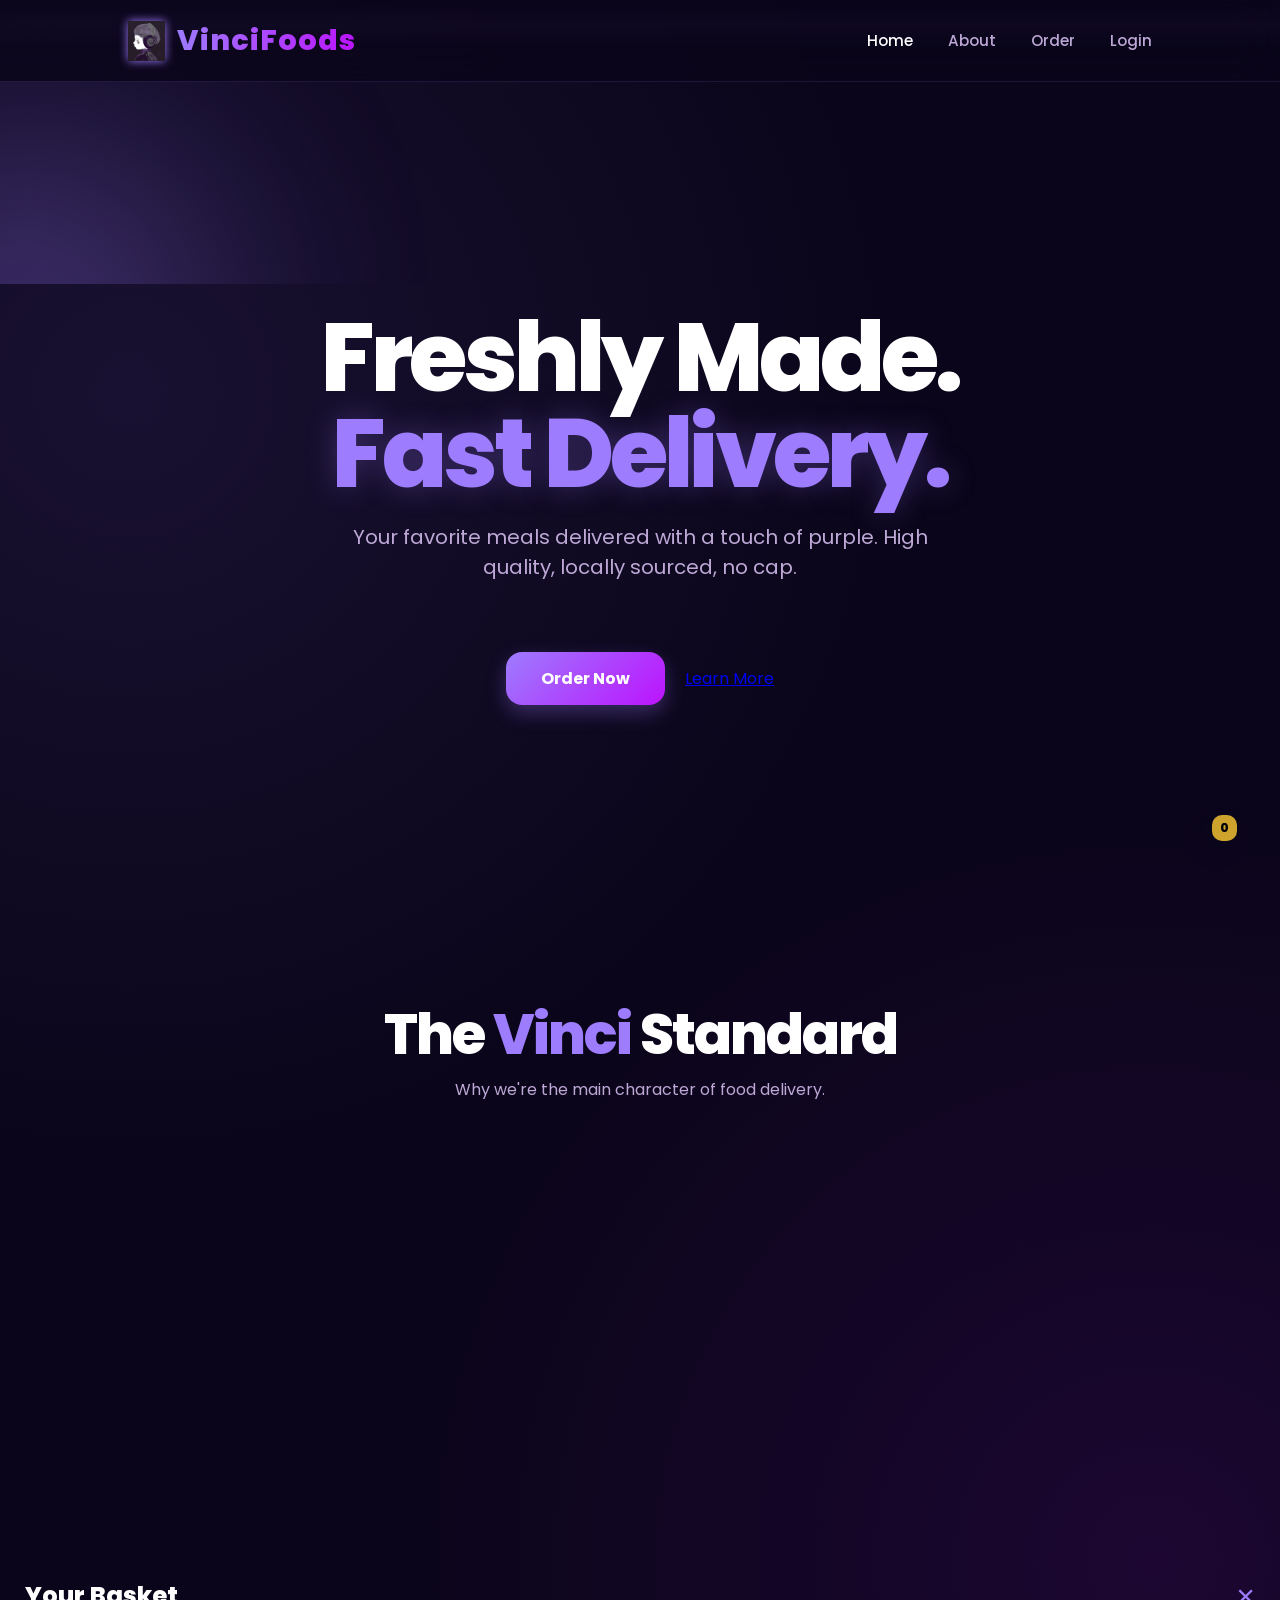
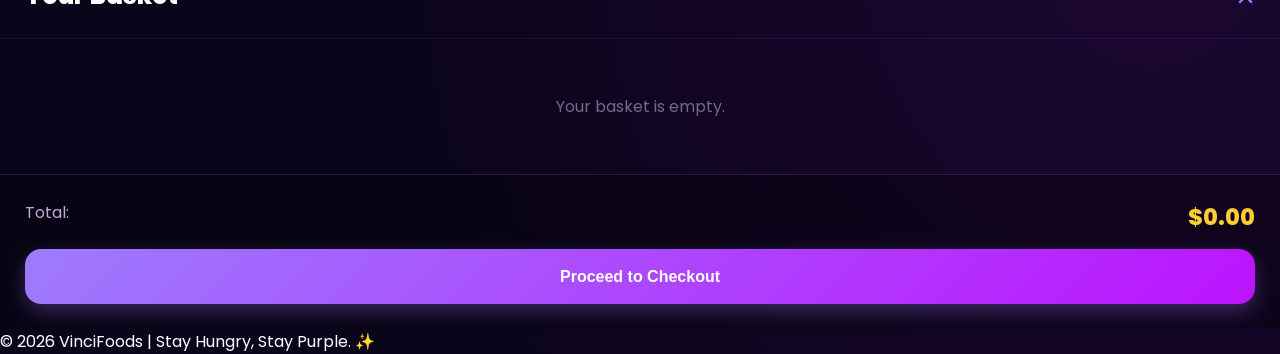
==== VinciFoods/index.html @ 598bf3da "Update index.html" ====
<!DOCTYPE html>
<html lang="en">
<head>
    <meta charset="UTF-8">
    <meta name="viewport" content="width=device-width, initial-scale=1.0">
    <title>VinciFoods | Fresh & Fast</title>
    <link rel="stylesheet" href="style.css">
    <link href="https://fonts.googleapis.com/css2?family=Poppins:wght@300;400;600;800&display=swap" rel="stylesheet">
    <style>
        /* --- LOGO TRANSITION STYLES --- */
        #loader-layer {
            position: fixed;
            top: 0;
            left: -100%;
            width: 100%;
            height: 100vh;
            background: #0a051a;
            z-index: 10001;
            transition: left 0.7s cubic-bezier(0.83, 0, 0.17, 1);
            display: flex;
            justify-content: center;
            align-items: center;
            pointer-events: none;
        }

        #loader-logo {
            width: 220px;
            height: auto;
            opacity: 0;
            transform: scale(0.8);
            transition: all 0.6s cubic-bezier(0.16, 1, 0.3, 1);
            filter: drop-shadow(0 0 25px rgba(157, 124, 253, 0.6));
        }

        #loader-layer.active #loader-logo {
            opacity: 1;
            transform: scale(1);
        }

        /* --- FLOATING CART STYLES --- */
        .cart-container {
            position: fixed;
            bottom: 30px;
            right: 30px;
            background: var(--accent-purple);
            width: 65px;
            height: 65px;
            border-radius: 50%;
            display: flex;
            justify-content: center;
            align-items: center;
            cursor: pointer;
            box-shadow: 0 10px 30px rgba(0, 0, 0, 0.5), 0 0 15px rgba(157, 124, 253, 0.4);
            z-index: 1000;
            transition: all 0.4s cubic-bezier(0.175, 0.885, 0.32, 1.275);
        }

        .cart-container:hover {
            transform: scale(1.1) rotate(-5deg);
            background: #af8dff;
        }

        .cart-badge {
            position: absolute;
            top: -5px;
            right: -5px;
            background: var(--accent-gold);
            color: #000;
            font-weight: 800;
            font-size: 0.75rem;
            padding: 4px 8px;
            border-radius: 12px;
            border: 2px solid var(--bg-dark);
        }

        /* Hero Layout & Animations */
        .hero {
            padding: 140px 10% 100px 10%;
            text-align: center;
            min-height: 90vh;
            display: flex;
            flex-direction: column;
            justify-content: center;
            align-items: center;
            position: relative;
        }

        .hero h1, .hero p, .hero-btns, .feature-item {
            opacity: 0;
            transform: translateY(30px);
            transition: var(--transition-cool);
        }

        body.loaded .hero h1 { opacity: 1; transform: translateY(0); transition-delay: 0.2s; }
        body.loaded .hero p  { opacity: 1; transform: translateY(0); transition-delay: 0.3s; }
        body.loaded .hero-btns { opacity: 1; transform: translateY(0); transition-delay: 0.4s; }

        .hero h1 {
            font-size: clamp(3.5rem, 8vw, 6rem);
            line-height: 1;
            font-weight: 800;
            margin-bottom: 20px;
            letter-spacing: -4px;
        }

        .features-grid {
            display: grid;
            grid-template-columns: repeat(auto-fit, minmax(300px, 1fr));
            gap: 30px;
            margin-top: 50px;
        }

        .feature-item {
            background: var(--bg-card);
            padding: 40px;
            border-radius: 30px;
            border: 1px solid rgba(157, 124, 253, 0.1);
            transition: all 0.4s cubic-bezier(0.175, 0.885, 0.32, 1.275);
        }

        .feature-item:hover {
            transform: translateY(-10px);
            border-color: var(--accent-purple);
            box-shadow: 0 20px 40px rgba(0,0,0,0.3);
        }

        @media (max-width: 768px) {
            .hero { padding-top: 100px; }
            .hero h1 { font-size: 3rem; letter-spacing: -1px; }
        }
    </style>
</head>
<body id="page-body">
    <div id="loader-layer">
        <img src="Image_20260212_002545_039.png" id="loader-logo" alt="Vinci Logo">
    </div>

    <nav>
        <div class="logo-container" onclick="navTo('index.html')" style="cursor: pointer; display: flex; align-items: center; gap: 12px;">
            <img src="Image_20260212_002545_039.png" alt="V" style="height: 40px; filter: drop-shadow(0 0 5px var(--accent-purple));">
            <span class="logo">VinciFoods</span>
        </div>
        <ul class="nav-links">
            <li><a href="javascript:void(0)" class="active" onclick="navTo('index.html')">Home</a></li>
            <li><a href="javascript:void(0)" onclick="navTo('aboutus.html')">About</a></li>
            <li><a href="javascript:void(0)" onclick="navTo('order.html')">Order</a></li>
            <li><a href="javascript:void(0)" id="authLink" onclick="handleAuthClick(event)">Login</a></li>
        </ul>
    </nav>

    <main>
        <header class="hero">
            <div id="welcome-msg" class="user-welcome" style="display: none; margin-bottom: 20px; background: rgba(212, 175, 55, 0.1); padding: 8px 20px; border-radius: 50px; color: var(--accent-gold); font-weight: 700;"></div>
            <h1>Freshly Made.<br><span style="color: var(--accent-purple); text-shadow: 0 0 30px rgba(157, 124, 253, 0.3);">Fast Delivery.</span></h1>
            <p style="font-size: 1.25rem; color: var(--text-muted); max-width: 600px; margin-bottom: 40px;">Your favorite meals delivered with a touch of purple. High quality, locally sourced, no cap.</p>
            <div class="hero-btns" style="display: flex; gap: 20px; justify-content: center; flex-wrap: wrap;">
                <a href="javascript:void(0)" class="btn-primary" onclick="navTo('order.html')">Order Now</a>
                <a href="javascript:void(0)" class="btn-secondary" onclick="navTo('aboutus.html')">Learn More</a>
            </div>
        </header>

        <section class="features-section" style="padding: 100px 10%; position: relative;">
            <div style="text-align: center; margin-bottom: 60px;">
                <h2 style="font-size: 3.5rem; font-weight: 800; letter-spacing: -2px;">The <span style="color: var(--accent-purple);">Vinci</span> Standard</h2>
                <p style="color: var(--text-muted);">Why we're the main character of food delivery.</p>
            </div>
            <div class="features-grid">
                <div class="feature-item">
                    <div style="font-size: 3.5rem; margin-bottom: 20px;">⚡</div>
                    <h3>Flash Delivery</h3>
                    <p>Hot food in 30 mins or less. Zoomer speed included in every order.</p>
                </div>
                <div class="feature-item">
                    <div style="font-size: 3.5rem; margin-bottom: 20px;">🌿</div>
                    <h3>Organic Sourced</h3>
                    <p>Main character energy ingredients. Fresh, healthy, and locally produced.</p>
                </div>
                <div class="feature-item">
                    <div style="font-size: 3.5rem; margin-bottom: 20px;">💜</div>
                    <h3>24/7 Support</h3>
                    <p>We're here whenever the midnight cravings hit. Our squad is always standby.</p>
                </div>
            </div>
        </section>
    </main>

    <!-- FLOATING CART -->
    <div class="cart-container" onclick="toggleCart()" id="floating-cart">
        <div class="cart-icon-wrapper" style="position: relative;">
            <span style="font-size: 1.6rem;">🛒</span>
            <span id="cart-count" class="cart-badge">0</span>
        </div>
    </div>
    
    <!-- SIDEBAR -->
    <div id="sidebar" class="cart-sidebar">
        <div style="display: flex; justify-content: space-between; align-items: center; padding: 25px; border-bottom: 1px solid rgba(157, 124, 253, 0.1);">
            <h3 style="font-size: 1.5rem; font-weight: 800; margin:0; color: #fff;">Your Basket</h3>
            <button onclick="toggleCart()" style="background:none; border:none; color:var(--accent-purple); cursor:pointer; font-size:2rem; line-height:1;">&times;</button>
        </div>
        <div id="cart-items" style="flex: 1; overflow-y: auto; padding: 15px;"></div>
        <div style="padding: 25px; border-top: 1px solid rgba(157, 124, 253, 0.2); background: rgba(0,0,0,0.3);">
            <div style="display:flex; justify-content:space-between; margin-bottom:15px;">
                <span style="font-weight: 400; color: var(--text-muted);">Total:</span>
                <span id="total-price" style="color:var(--accent-gold); font-weight:800; font-size: 1.4rem;">$0.00</span>
            </div>
            <button class="submit-btn" style="width: 100%; height: 55px;" onclick="checkout()">Proceed to Checkout</button>
        </div>
    </div>

    <footer><p>&copy; 2026 VinciFoods | Stay Hungry, Stay Purple. ✨</p></footer>

    <script>
        // NAVIGATION & TRANSITION
        function navTo(url) {
            const loader = document.getElementById('loader-layer');
            loader.style.left = '0';
            setTimeout(() => loader.classList.add('active'), 50);
            setTimeout(() => { window.location.href = url; }, 750);
        }

        document.addEventListener("DOMContentLoaded", () => {
            setTimeout(() => {
                document.body.classList.add('loaded');
                checkSession();
                updateUI();
            }, 100);
        });

        function checkSession() {
            const welcomeMsg = document.getElementById('welcome-msg');
            const authLink = document.getElementById('authLink');
            const userData = JSON.parse(localStorage.getItem('currentUser'));
            if (userData) {
                welcomeMsg.innerText = `Welcome back, ${userData.user || "Vince"}! ✨`;
                welcomeMsg.style.display = "inline-block";
                authLink.innerText = "Logout";
            } else {
                welcomeMsg.style.display = "none";
                authLink.innerText = "Login";
            }
        }

        function handleAuthClick(e) {
            if (localStorage.getItem('currentUser')) {
                if(confirm("Log out of VinciFoods?")) {
                    localStorage.removeItem('currentUser'); 
                    navTo('index.html');
                }
            } else { navTo('login.html'); }
        }

        // CART ENGINE (Synced from order.html)
        let basket = JSON.parse(localStorage.getItem('userCart')) || [];
        
        function toggleCart() { 
            document.getElementById('sidebar').classList.toggle('active'); 
        }

        function updateUI() {
            const container = document.getElementById('cart-items');
            const countLabel = document.getElementById('cart-count');
            const totalLabel = document.getElementById('total-price');
            const floatingCart = document.getElementById('floating-cart');
            
            container.innerHTML = ''; 
            let total = 0;

            if (basket.length === 0) { 
                container.innerHTML = '<div style="text-align:center; padding:40px 20px; opacity:0.6;"><p style="color:var(--text-muted);">Your basket is empty.</p></div>';
                floatingCart.style.opacity = "0.8";
            } else { 
                floatingCart.style.opacity = "1";
                basket.forEach((item, index) => { 
                    total += item.price;
                    const div = document.createElement('div'); 
                    div.style = "display: flex; justify-content: space-between; align-items: center; padding: 12px; background: rgba(157, 124, 253, 0.05); margin-bottom: 10px; border-radius: 12px; border: 1px solid rgba(157, 124, 253, 0.1);";
                    div.innerHTML = `
                        <div style="text-align: left;">
                            <p style="font-weight:600; font-size:0.9rem; margin:0; color:#fff;">${item.name}</p>
                            <p style="font-size:0.8rem; color:var(--accent-gold); margin:0;">$${item.price.toFixed(2)}</p>
                        </div>
                        <button onclick="removeItem(${index})" style="background:none; border:none; color:#ff4d4d; cursor:pointer; font-weight:700; font-size: 0.7rem;">REMOVE</button>`;
                    container.appendChild(div); 
                });
            }
            countLabel.innerText = basket.length; 
            totalLabel.innerText = `$${total.toFixed(2)}`;
            localStorage.setItem('userCart', JSON.stringify(basket));
        }

        function removeItem(index) { 
            basket.splice(index, 1); 
            updateUI(); 
        }

        function checkout() { 
            if (basket.length === 0) return alert("Basket is empty!");
            if (!localStorage.getItem('currentUser')) { 
                alert("Please login first."); 
                navTo('login.html'); 
            } else { navTo('checkout.html'); } 
        }
    </script>
</body>
</html>
---- VinciFoods/style.css ----
/* --- ROOT VARIABLES --- */
:root {
    --bg-dark: #0a051a;      
    --bg-card: rgba(36, 20, 58, 0.4);      
    --accent-purple: #9d7cfd; 
    --accent-gold: #ffcc33;   
    --accent-neon: #bc13fe;  
    --text-white: #ffffff;
    --text-muted: #bda8d6;
    --error-red: #ff4d4d;
    --success-green: #00ff88; 
    --info-blue: #44ddff;     
    --glass-shine: rgba(255, 255, 255, 0.05);
    /* High-end timing function for that "snappy" feel */
    --transition-cool: all 0.8s cubic-bezier(0.16, 1, 0.3, 1);
    --transition-smooth: all 0.5s cubic-bezier(0.23, 1, 0.32, 1);
}

/* --- CUSTOM SCROLLBAR --- */
::-webkit-scrollbar {
    width: 8px;
}
::-webkit-scrollbar-track {
    background: var(--bg-dark);
}
::-webkit-scrollbar-thumb {
    background: linear-gradient(var(--accent-purple), var(--accent-neon));
    border-radius: 10px;
}

/* --- ANIMATIONS --- */
@keyframes fadeInUp {
    from { opacity: 0; transform: translateY(50px) skewY(2deg); filter: blur(10px); }
    to { opacity: 1; transform: translateY(0) skewY(0); filter: blur(0); }
}

@keyframes glowPulse {
    0%, 100% { box-shadow: 0 0 15px rgba(157, 124, 253, 0.3); }
    50% { box-shadow: 0 0 35px var(--accent-purple), 0 0 15px var(--accent-neon); }
}

@keyframes float {
    0%, 100% { transform: translateY(0) scale(1); }
    50% { transform: translateY(-15px) scale(1.02); }
}

@keyframes scanline {
    0% { transform: translateY(-100%); }
    100% { transform: translateY(100%); }
}

/* --- PAGE STRUCTURE --- */
* {
    margin: 0;
    padding: 0;
    box-sizing: border-box;
}

html {
    scroll-behavior: smooth;
}

body {
    background: var(--bg-dark);
    background-image: 
        radial-gradient(circle at 10% 20%, rgba(157, 124, 253, 0.1) 0%, transparent 40%),
        radial-gradient(circle at 90% 80%, rgba(188, 19, 254, 0.1) 0%, transparent 40%);
    color: var(--text-white);
    min-height: 100vh;
    display: flex;
    flex-direction: column;
    overflow-x: hidden;
    font-family: 'Poppins', sans-serif;
    
    /* Reveal Initial State */
    clip-path: circle(0% at 50% 50%);
    transition: clip-path 1.2s cubic-bezier(0.16, 1, 0.3, 1);
}

/* Tech Overlay (Scanline) */
body::after {
    content: "";
    position: fixed;
    top: 0;
    left: 0;
    width: 100%;
    height: 100%;
    background: linear-gradient(to bottom, transparent, rgba(157, 124, 253, 0.03), transparent);
    height: 50px;
    z-index: 10002;
    pointer-events: none;
    animation: scanline 8s linear infinite;
}

/* Dynamic Background Blobs */
body::before {
    content: "";
    position: fixed;
    width: 350px;
    height: 350px;
    border-radius: 50%;
    filter: blur(120px);
    z-index: -1;
    opacity: 0.35;
    animation: float 12s infinite ease-in-out;
    pointer-events: none;
    top: 15%; 
    left: -150px; 
    background: var(--accent-purple);
}

/* Transition Reveal State */
body.loaded {
    clip-path: circle(150% at 50% 50%);
}

/* --- NAVIGATION --- */
nav {
    display: flex;
    justify-content: space-between;
    align-items: center;
    padding: 1.2rem 10%;
    background: rgba(10, 5, 26, 0.8);
    backdrop-filter: blur(25px);
    border-bottom: 1px solid rgba(157, 124, 253, 0.15);
    position: sticky;
    top: 0;
    z-index: 1000; 
    transform: translateY(-100%);
    transition: transform 0.8s var(--transition-cool) 0.5s;
}

body.loaded nav {
    transform: translateY(0);
}

.logo {
    font-size: 1.8rem;
    font-weight: 800;
    background: linear-gradient(to right, var(--accent-purple), var(--accent-neon));
    -webkit-background-clip: text;
    -webkit-text-fill-color: transparent;
    letter-spacing: 1px;
}

.nav-links {
    list-style: none;
    display: flex;
    gap: 35px;
}

.nav-links a {
    text-decoration: none;
    color: var(--text-muted);
    font-weight: 500;
    font-size: 0.95rem;
    position: relative;
    transition: var(--transition-smooth);
}

.nav-links a.active, .nav-links a:hover {
    color: var(--text-white);
}

/* --- HERO SECTION UTILS --- */
.hero-btns {
    display: flex;
    align-items: center;
    justify-content: center;
    gap: 25px;
    margin-top: 30px;
}

.learn-more-link {
    color: var(--accent-purple);
    text-decoration: none;
    font-weight: 600;
    font-size: 1rem;
    transition: var(--transition-smooth);
}

.learn-more-link:hover {
    color: var(--text-white);
    text-shadow: 0 0 10px rgba(157, 124, 253, 0.8);
    transform: translateX(5px);
}

/* --- PERSISTENT FLOATING CART --- */
.cart-container {
    position: fixed; /* FLOATING FIX */
    bottom: 30px;
    right: 30px;
    z-index: 9999;
    background: var(--bg-card);
    backdrop-filter: blur(15px);
    border: 1px solid rgba(157, 124, 253, 0.3);
    border-radius: 24px;
    padding: 20px;
    box-shadow: 0 15px 45px rgba(0, 0, 0, 0.6);
    animation: float 6s ease-in-out infinite;
    transition: var(--transition-smooth);
}

.cart-container:hover {
    animation-play-state: paused;
    transform: scale(1.05);
    border-color: var(--accent-neon);
}

/* --- CHECKOUT & FORMS --- */
.checkout-form {
    display: flex;
    flex-direction: column;
    gap: 20px;
}

.checkout-form label {
    font-family: 'Space Mono', monospace;
    font-size: 0.75rem;
    color: var(--accent-purple);
    text-transform: uppercase;
    letter-spacing: 2px;
}

.checkout-form input, .checkout-form select {
    width: 100%;
    background: rgba(255, 255, 255, 0.05);
    border: 1px solid rgba(157, 124, 253, 0.2);
    border-radius: 12px;
    padding: 15px;
    color: white;
    font-family: 'Poppins', sans-serif;
    transition: var(--transition-smooth);
}

.checkout-form input:focus {
    outline: none;
    border-color: var(--accent-purple);
    background: rgba(157, 124, 253, 0.1);
}

.total-price-display {
    font-family: 'Space Mono', monospace;
    font-size: 2.5rem;
    font-weight: 800;
    color: var(--accent-gold);
    text-shadow: 0 0 20px rgba(255, 204, 51, 0.3);
}

/* --- CARDS & GRID --- */
.feature-item, .food-item, .auth-container, .stat-card {
    background: var(--bg-card);
    backdrop-filter: blur(15px);
    border: 1px solid rgba(255, 255, 255, 0.08);
    border-radius: 28px;
    padding: 30px;
    transition: var(--transition-smooth);
}

.food-item:hover, .stat-card:hover {
    transform: translateY(-10px);
    border-color: var(--accent-purple);
    background: rgba(157, 124, 253, 0.1);
    box-shadow: 0 20px 40px rgba(0, 0, 0, 0.4);
}

/* --- BUTTONS --- */
.btn-primary, .submit-btn, .btn-shutdown {
    padding: 14px 35px;
    border-radius: 16px;
    font-weight: 700;
    text-decoration: none;
    display: inline-block;
    transition: var(--transition-smooth);
    cursor: pointer;
    border: none;
    font-size: 1rem;
    text-align: center;
}

.btn-primary, .submit-btn {
    background: linear-gradient(135deg, var(--accent-purple), var(--accent-neon));
    color: white;
    box-shadow: 0 8px 20px rgba(157, 124, 253, 0.3);
}

.btn-shutdown {
    background: rgba(255, 77, 77, 0.1);
    border: 1px solid var(--error-red);
    color: var(--error-red);
    font-size: 0.8rem;
    padding: 10px 20px;
}

.btn-shutdown:hover {
    background: var(--error-red);
    color: white;
    box-shadow: 0 0 20px rgba(255, 77, 77, 0.4);
}

/* --- USER & ADMIN UTILS --- */
.admin-badge {
    color: var(--accent-gold);
    background: rgba(255, 204, 51, 0.1);
    padding: 4px 12px;
    border-radius: 8px;
    font-family: 'Space Mono', monospace;
    font-size: 0.8rem;
    border: 1px solid rgba(255, 204, 51, 0.3);
}

/* --- RESPONSIVE DESIGN --- */
@media (max-width: 768px) {
    nav {
        padding: 1.2rem 5%;
    }
    .nav-links {
        display: none;
    }
    .hero-btns {
        flex-direction: column;
        gap: 15px;
    }
    .cart-container {
        bottom: 20px;
        right: 20px;
    }
}
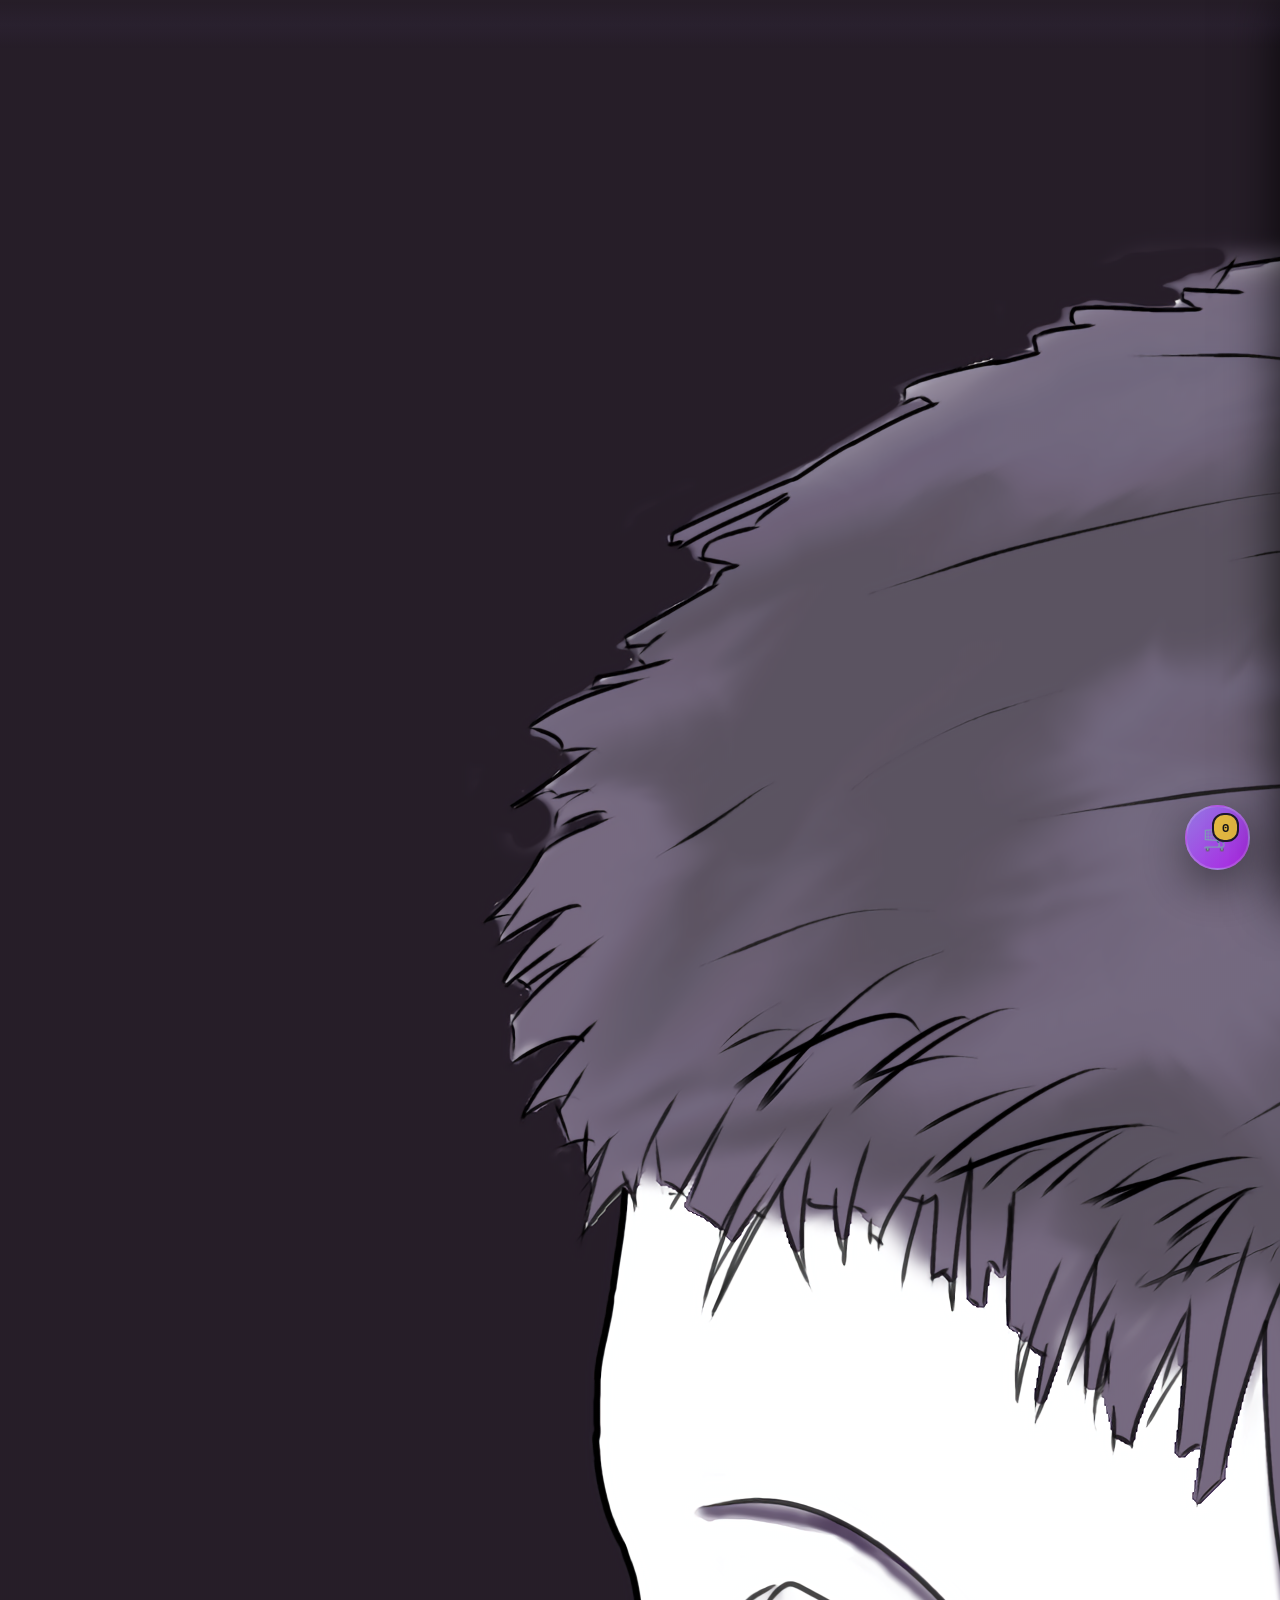
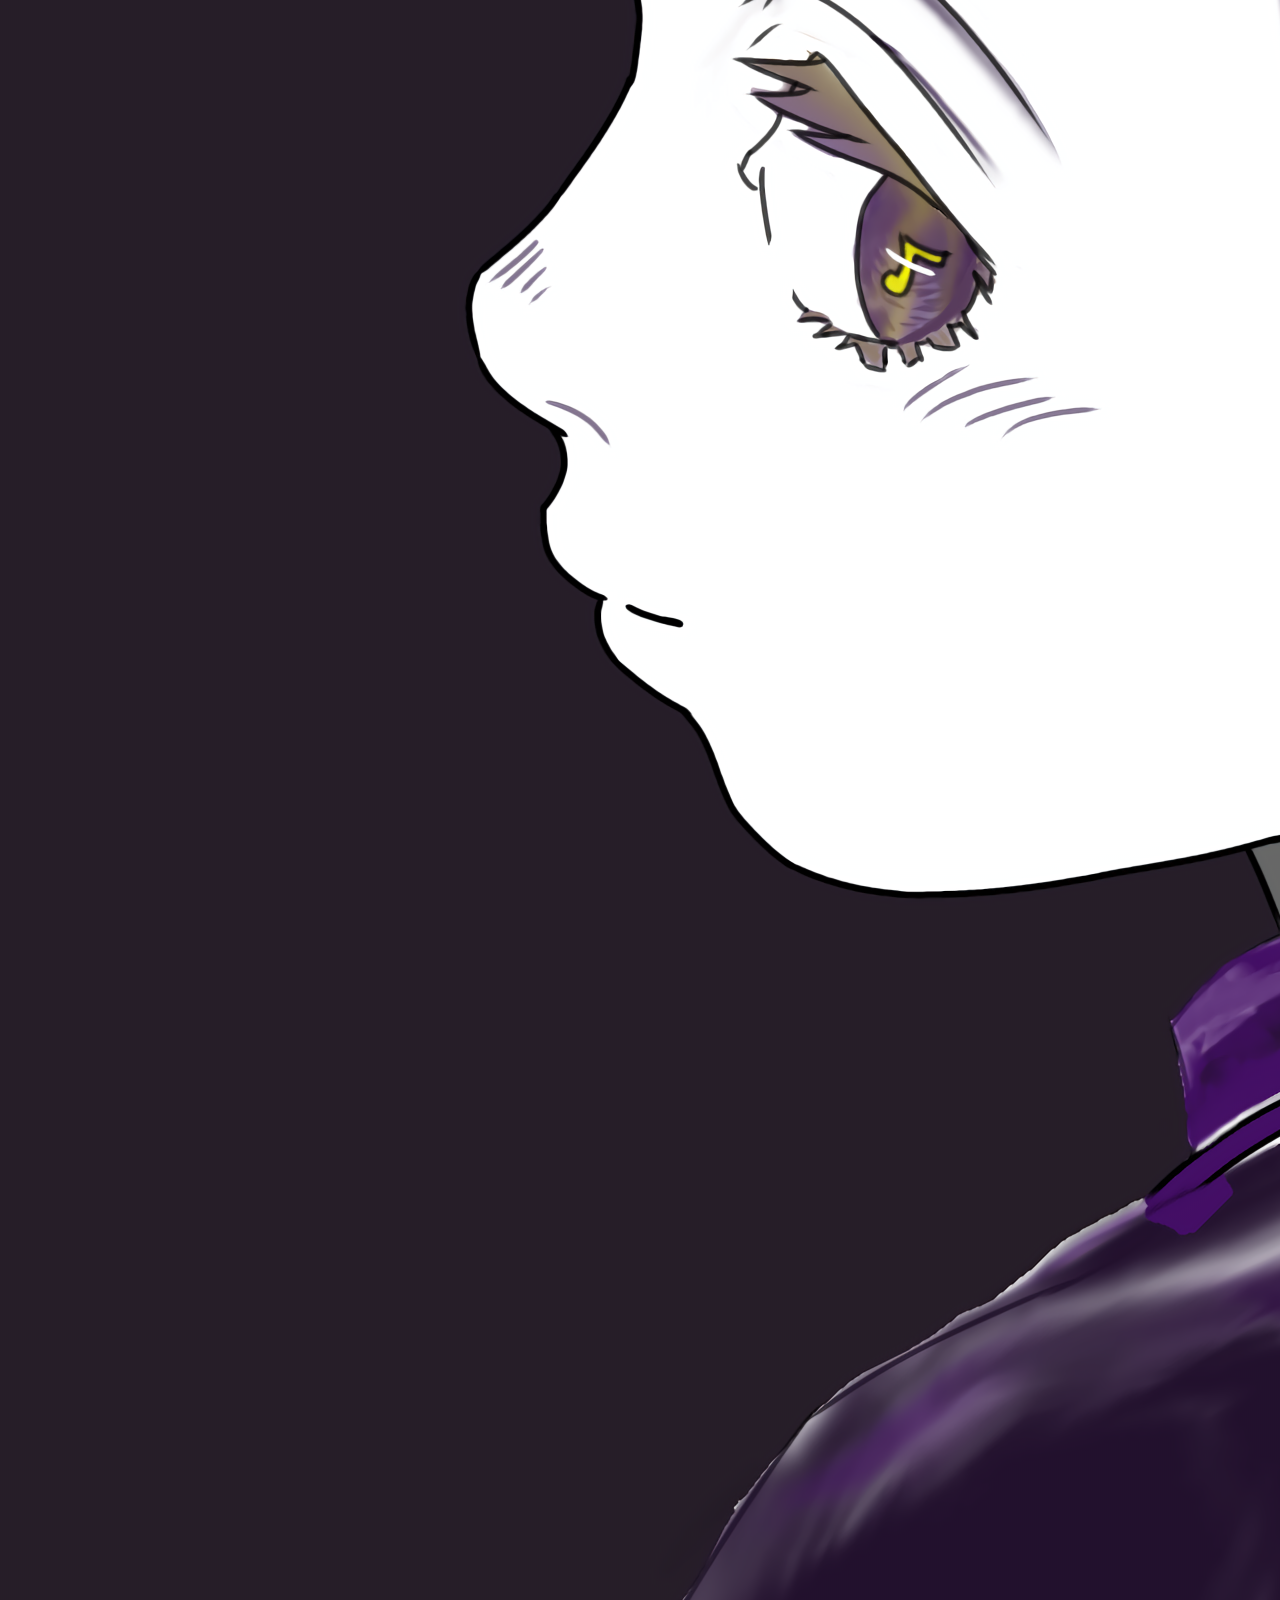
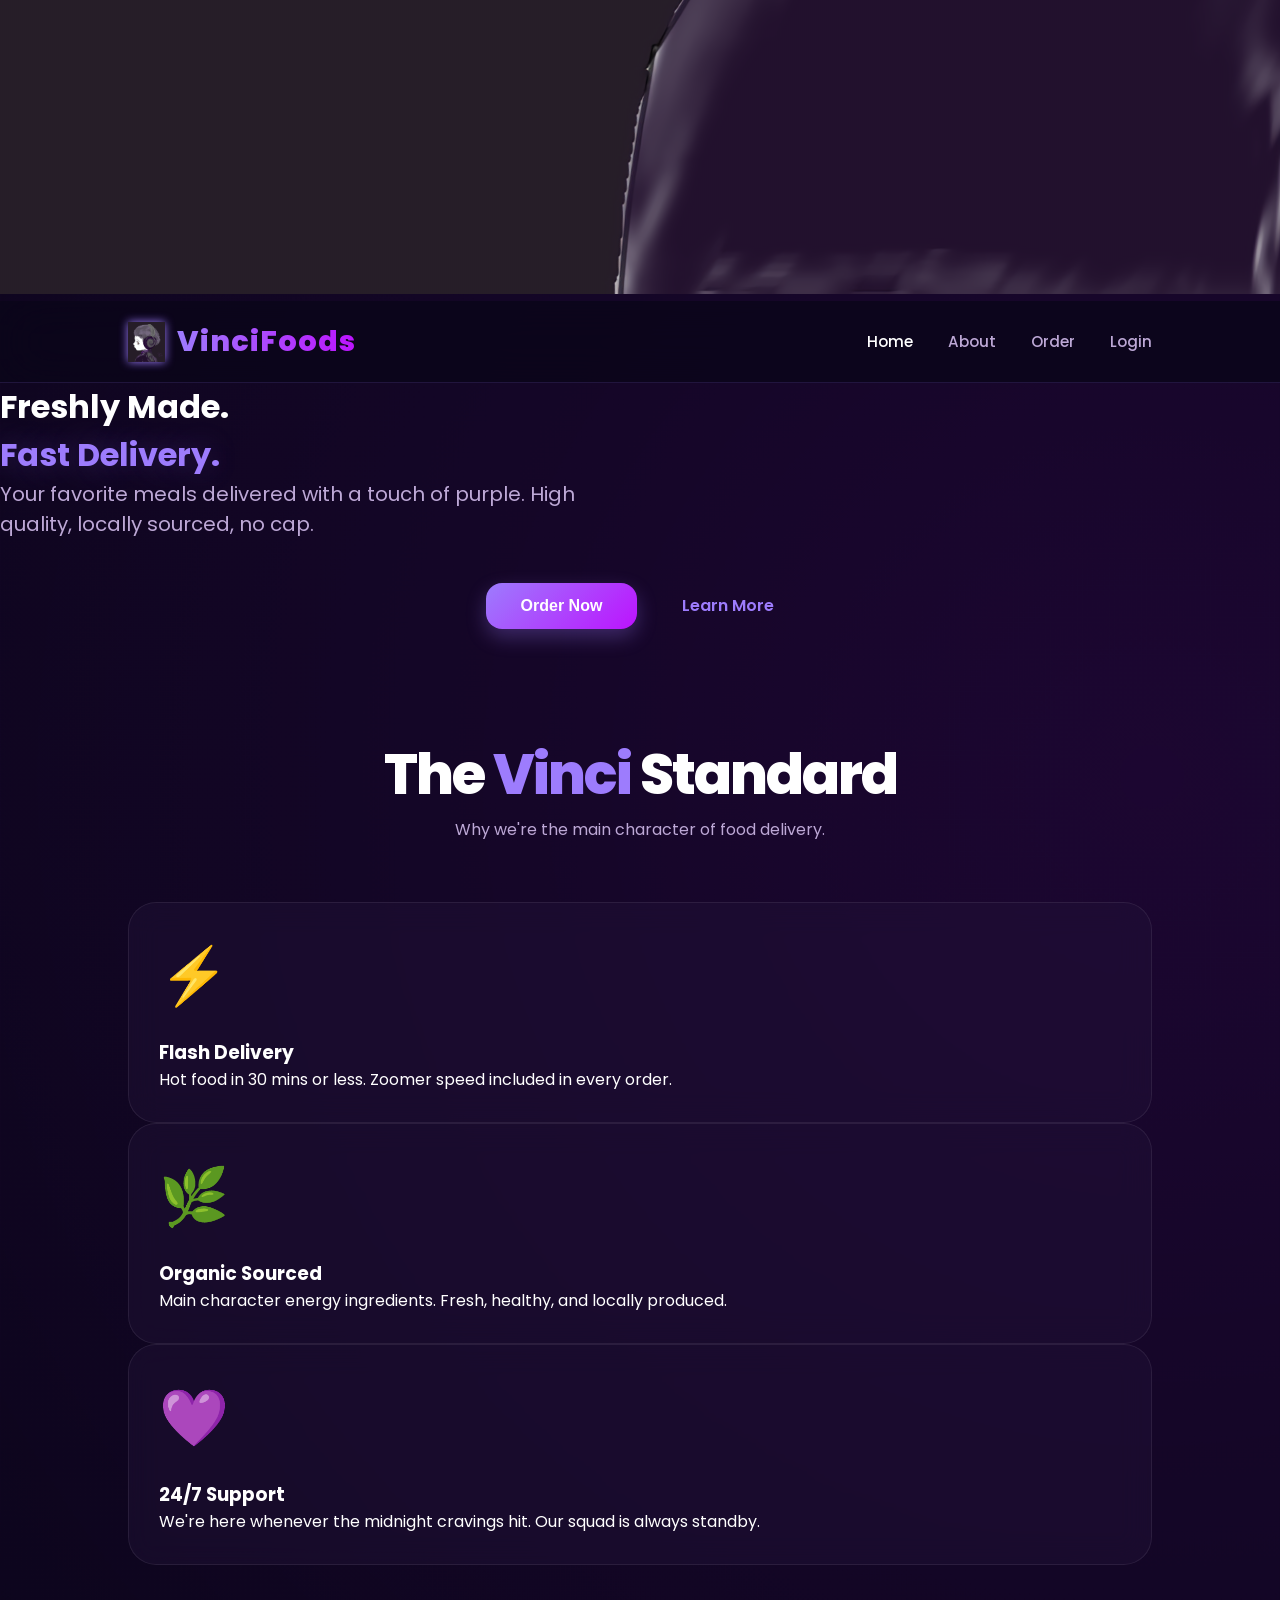
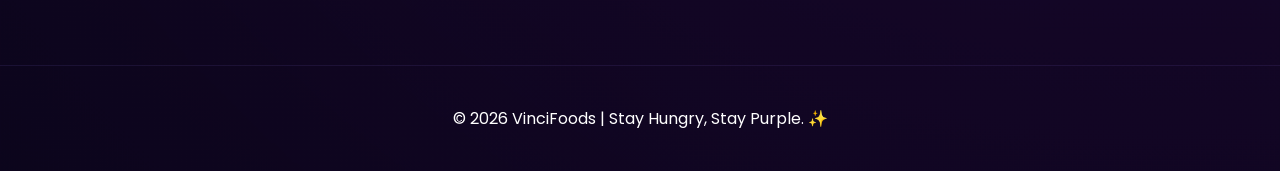
==== commit b6446aa3: "Update index.html" ====
--- a/VinciFoods/index.html
+++ b/VinciFoods/index.html
@@ -4,133 +4,12 @@
     <meta charset="UTF-8">
     <meta name="viewport" content="width=device-width, initial-scale=1.0">
     <title>VinciFoods | Fresh & Fast</title>
+    <!-- Combined Stylesheet -->
     <link rel="stylesheet" href="style.css">
-    <link href="https://fonts.googleapis.com/css2?family=Poppins:wght@300;400;600;800&display=swap" rel="stylesheet">
-    <style>
-        /* --- LOGO TRANSITION STYLES --- */
-        #loader-layer {
-            position: fixed;
-            top: 0;
-            left: -100%;
-            width: 100%;
-            height: 100vh;
-            background: #0a051a;
-            z-index: 10001;
-            transition: left 0.7s cubic-bezier(0.83, 0, 0.17, 1);
-            display: flex;
-            justify-content: center;
-            align-items: center;
-            pointer-events: none;
-        }
-
-        #loader-logo {
-            width: 220px;
-            height: auto;
-            opacity: 0;
-            transform: scale(0.8);
-            transition: all 0.6s cubic-bezier(0.16, 1, 0.3, 1);
-            filter: drop-shadow(0 0 25px rgba(157, 124, 253, 0.6));
-        }
-
-        #loader-layer.active #loader-logo {
-            opacity: 1;
-            transform: scale(1);
-        }
-
-        /* --- FLOATING CART STYLES --- */
-        .cart-container {
-            position: fixed;
-            bottom: 30px;
-            right: 30px;
-            background: var(--accent-purple);
-            width: 65px;
-            height: 65px;
-            border-radius: 50%;
-            display: flex;
-            justify-content: center;
-            align-items: center;
-            cursor: pointer;
-            box-shadow: 0 10px 30px rgba(0, 0, 0, 0.5), 0 0 15px rgba(157, 124, 253, 0.4);
-            z-index: 1000;
-            transition: all 0.4s cubic-bezier(0.175, 0.885, 0.32, 1.275);
-        }
-
-        .cart-container:hover {
-            transform: scale(1.1) rotate(-5deg);
-            background: #af8dff;
-        }
-
-        .cart-badge {
-            position: absolute;
-            top: -5px;
-            right: -5px;
-            background: var(--accent-gold);
-            color: #000;
-            font-weight: 800;
-            font-size: 0.75rem;
-            padding: 4px 8px;
-            border-radius: 12px;
-            border: 2px solid var(--bg-dark);
-        }
-
-        /* Hero Layout & Animations */
-        .hero {
-            padding: 140px 10% 100px 10%;
-            text-align: center;
-            min-height: 90vh;
-            display: flex;
-            flex-direction: column;
-            justify-content: center;
-            align-items: center;
-            position: relative;
-        }
-
-        .hero h1, .hero p, .hero-btns, .feature-item {
-            opacity: 0;
-            transform: translateY(30px);
-            transition: var(--transition-cool);
-        }
-
-        body.loaded .hero h1 { opacity: 1; transform: translateY(0); transition-delay: 0.2s; }
-        body.loaded .hero p  { opacity: 1; transform: translateY(0); transition-delay: 0.3s; }
-        body.loaded .hero-btns { opacity: 1; transform: translateY(0); transition-delay: 0.4s; }
-
-        .hero h1 {
-            font-size: clamp(3.5rem, 8vw, 6rem);
-            line-height: 1;
-            font-weight: 800;
-            margin-bottom: 20px;
-            letter-spacing: -4px;
-        }
-
-        .features-grid {
-            display: grid;
-            grid-template-columns: repeat(auto-fit, minmax(300px, 1fr));
-            gap: 30px;
-            margin-top: 50px;
-        }
-
-        .feature-item {
-            background: var(--bg-card);
-            padding: 40px;
-            border-radius: 30px;
-            border: 1px solid rgba(157, 124, 253, 0.1);
-            transition: all 0.4s cubic-bezier(0.175, 0.885, 0.32, 1.275);
-        }
-
-        .feature-item:hover {
-            transform: translateY(-10px);
-            border-color: var(--accent-purple);
-            box-shadow: 0 20px 40px rgba(0,0,0,0.3);
-        }
-
-        @media (max-width: 768px) {
-            .hero { padding-top: 100px; }
-            .hero h1 { font-size: 3rem; letter-spacing: -1px; }
-        }
-    </style>
+    <link href="https://fonts.googleapis.com/css2?family=Poppins:wght@300;400;600;800&family=Space+Mono:wght@400;700&display=swap" rel="stylesheet">
 </head>
 <body id="page-body">
+    <!-- Transitions & Loaders -->
     <div id="loader-layer">
         <img src="Image_20260212_002545_039.png" id="loader-logo" alt="Vinci Logo">
     </div>
@@ -149,21 +28,25 @@
     </nav>
 
     <main>
+        <!-- Hero Section using Global Classes -->
         <header class="hero">
-            <div id="welcome-msg" class="user-welcome" style="display: none; margin-bottom: 20px; background: rgba(212, 175, 55, 0.1); padding: 8px 20px; border-radius: 50px; color: var(--accent-gold); font-weight: 700;"></div>
+            <div id="welcome-msg" class="user-welcome" style="display: none; margin-bottom: 20px; background: rgba(157, 124, 253, 0.1); padding: 8px 20px; border-radius: 50px; color: var(--accent-gold); font-weight: 700;"></div>
             <h1>Freshly Made.<br><span style="color: var(--accent-purple); text-shadow: 0 0 30px rgba(157, 124, 253, 0.3);">Fast Delivery.</span></h1>
             <p style="font-size: 1.25rem; color: var(--text-muted); max-width: 600px; margin-bottom: 40px;">Your favorite meals delivered with a touch of purple. High quality, locally sourced, no cap.</p>
-            <div class="hero-btns" style="display: flex; gap: 20px; justify-content: center; flex-wrap: wrap;">
-                <a href="javascript:void(0)" class="btn-primary" onclick="navTo('order.html')">Order Now</a>
-                <a href="javascript:void(0)" class="btn-secondary" onclick="navTo('aboutus.html')">Learn More</a>
+            
+            <div class="hero-btns">
+                <button class="btn-primary" onclick="navTo('order.html')">Order Now</button>
+                <a href="javascript:void(0)" class="secondary-btn" onclick="navTo('aboutus.html')">Learn More</a>
             </div>
         </header>
 
+        <!-- Standardized Features Section -->
         <section class="features-section" style="padding: 100px 10%; position: relative;">
             <div style="text-align: center; margin-bottom: 60px;">
                 <h2 style="font-size: 3.5rem; font-weight: 800; letter-spacing: -2px;">The <span style="color: var(--accent-purple);">Vinci</span> Standard</h2>
                 <p style="color: var(--text-muted);">Why we're the main character of food delivery.</p>
             </div>
+            
             <div class="features-grid">
                 <div class="feature-item">
                     <div style="font-size: 3.5rem; margin-bottom: 20px;">⚡</div>
@@ -184,7 +67,7 @@
         </section>
     </main>
 
-    <!-- FLOATING CART -->
+    <!-- FLOATING CART (Persistent UI) -->
     <div class="cart-container" onclick="toggleCart()" id="floating-cart">
         <div class="cart-icon-wrapper" style="position: relative;">
             <span style="font-size: 1.6rem;">🛒</span>
@@ -192,7 +75,7 @@
         </div>
     </div>
     
-    <!-- SIDEBAR -->
+    <!-- SIDEBAR (Persistent UI) -->
     <div id="sidebar" class="cart-sidebar">
         <div style="display: flex; justify-content: space-between; align-items: center; padding: 25px; border-bottom: 1px solid rgba(157, 124, 253, 0.1);">
             <h3 style="font-size: 1.5rem; font-weight: 800; margin:0; color: #fff;">Your Basket</h3>
@@ -204,14 +87,16 @@
                 <span style="font-weight: 400; color: var(--text-muted);">Total:</span>
                 <span id="total-price" style="color:var(--accent-gold); font-weight:800; font-size: 1.4rem;">$0.00</span>
             </div>
-            <button class="submit-btn" style="width: 100%; height: 55px;" onclick="checkout()">Proceed to Checkout</button>
+            <button class="submit-btn" style="width: 100%;" onclick="checkout()">Proceed to Checkout</button>
         </div>
     </div>
 
-    <footer><p>&copy; 2026 VinciFoods | Stay Hungry, Stay Purple. ✨</p></footer>
+    <footer style="padding: 40px 10%; text-align: center; border-top: 1px solid rgba(157, 124, 253, 0.1);">
+        <p>&copy; 2026 VinciFoods | Stay Hungry, Stay Purple. ✨</p>
+    </footer>
 
     <script>
-        // NAVIGATION & TRANSITION
+        // NAVIGATION ENGINE
         function navTo(url) {
             const loader = document.getElementById('loader-layer');
             loader.style.left = '0';
@@ -227,6 +112,7 @@
             }, 100);
         });
 
+        // SESSION ENGINE
         function checkSession() {
             const welcomeMsg = document.getElementById('welcome-msg');
             const authLink = document.getElementById('authLink');
@@ -250,7 +136,7 @@
             } else { navTo('login.html'); }
         }
 
-        // CART ENGINE (Synced from order.html)
+        // CART ENGINE (Synced via localStorage)
         let basket = JSON.parse(localStorage.getItem('userCart')) || [];
         
         function toggleCart() { 
@@ -280,7 +166,7 @@
                             <p style="font-weight:600; font-size:0.9rem; margin:0; color:#fff;">${item.name}</p>
                             <p style="font-size:0.8rem; color:var(--accent-gold); margin:0;">$${item.price.toFixed(2)}</p>
                         </div>
-                        <button onclick="removeItem(${index})" style="background:none; border:none; color:#ff4d4d; cursor:pointer; font-weight:700; font-size: 0.7rem;">REMOVE</button>`;
+                        <button onclick="removeItem(${index})" style="background:none; border:none; color:var(--error-red); cursor:pointer; font-weight:700; font-size: 0.7rem;">REMOVE</button>`;
                     container.appendChild(div); 
                 });
             }
--- a/VinciFoods/style.css
+++ b/VinciFoods/style.css
@@ -77,7 +77,6 @@
     transition: clip-path 1.2s cubic-bezier(0.16, 1, 0.3, 1);
 }
 
-/* Tech Overlay (Scanline) */
 body::after {
     content: "";
     position: fixed;
@@ -92,7 +91,6 @@
     animation: scanline 8s linear infinite;
 }
 
-/* Dynamic Background Blobs */
 body::before {
     content: "";
     position: fixed;
@@ -109,7 +107,6 @@
     background: var(--accent-purple);
 }
 
-/* Transition Reveal State */
 body.loaded {
     clip-path: circle(150% at 50% 50%);
 }
@@ -162,49 +159,66 @@
     color: var(--text-white);
 }
 
-/* --- HERO SECTION UTILS --- */
-.hero-btns {
-    display: flex;
-    align-items: center;
-    justify-content: center;
-    gap: 25px;
-    margin-top: 30px;
-}
-
-.learn-more-link {
-    color: var(--accent-purple);
-    text-decoration: none;
-    font-weight: 600;
-    font-size: 1rem;
-    transition: var(--transition-smooth);
-}
-
-.learn-more-link:hover {
-    color: var(--text-white);
-    text-shadow: 0 0 10px rgba(157, 124, 253, 0.8);
-    transform: translateX(5px);
-}
-
 /* --- PERSISTENT FLOATING CART --- */
 .cart-container {
-    position: fixed; /* FLOATING FIX */
+    position: fixed; 
     bottom: 30px;
     right: 30px;
     z-index: 9999;
-    background: var(--bg-card);
-    backdrop-filter: blur(15px);
-    border: 1px solid rgba(157, 124, 253, 0.3);
-    border-radius: 24px;
-    padding: 20px;
+    background: linear-gradient(135deg, var(--accent-purple), var(--accent-neon));
+    width: 65px;
+    height: 65px;
+    border-radius: 50%;
+    display: flex;
+    justify-content: center;
+    align-items: center;
+    cursor: pointer;
     box-shadow: 0 15px 45px rgba(0, 0, 0, 0.6);
     animation: float 6s ease-in-out infinite;
     transition: var(--transition-smooth);
+    border: 2px solid rgba(255, 255, 255, 0.2);
 }
 
 .cart-container:hover {
     animation-play-state: paused;
-    transform: scale(1.05);
-    border-color: var(--accent-neon);
+    transform: scale(1.1) rotate(-5deg);
+    border-color: var(--accent-gold);
+    box-shadow: 0 0 25px var(--accent-purple);
+}
+
+.cart-badge {
+    position: absolute;
+    top: -5px;
+    right: -5px;
+    background: var(--accent-gold);
+    color: #000;
+    font-weight: 800;
+    font-size: 0.75rem;
+    padding: 4px 8px;
+    border-radius: 12px;
+    border: 2px solid var(--bg-dark);
+    font-family: 'Space Mono', monospace;
+}
+
+/* --- CART SIDEBAR --- */
+.cart-sidebar {
+    position: fixed;
+    top: 0;
+    right: -420px; /* Hidden state */
+    width: 400px;
+    height: 100vh;
+    background: rgba(10, 5, 26, 0.95);
+    backdrop-filter: blur(30px);
+    border-left: 1px solid rgba(157, 124, 253, 0.2);
+    z-index: 10001; /* Above navigation */
+    display: flex;
+    flex-direction: column;
+    transition: var(--transition-cool);
+    box-shadow: -20px 0 50px rgba(0, 0, 0, 0.8);
+}
+
+.cart-sidebar.active {
+    right: 0; /* Visible state */
 }
 
 /* --- CHECKOUT & FORMS --- */
@@ -265,6 +279,14 @@
 }
 
 /* --- BUTTONS --- */
+.hero-btns {
+    display: flex;
+    align-items: center;
+    justify-content: center;
+    gap: 25px; /* Spacing fix for image_857fbc.png */
+    margin-top: 40px;
+}
+
 .btn-primary, .submit-btn, .btn-shutdown {
     padding: 14px 35px;
     border-radius: 16px;
@@ -284,6 +306,39 @@
     box-shadow: 0 8px 20px rgba(157, 124, 253, 0.3);
 }
 
+/* LEARN MORE (SECONDARY) FIX */
+.secondary-btn {
+    color: var(--accent-purple);
+    text-decoration: none;
+    font-weight: 600;
+    font-size: 1rem;
+    padding: 14px 20px;
+    transition: var(--transition-smooth);
+    position: relative;
+    display: inline-block;
+}
+
+.secondary-btn:hover {
+    color: var(--text-white);
+    filter: drop-shadow(0 0 10px var(--accent-purple));
+    transform: translateY(-2px);
+}
+
+.secondary-btn::after {
+    content: '';
+    position: absolute;
+    width: 0;
+    height: 2px;
+    bottom: 8px;
+    left: 20px;
+    background: linear-gradient(to right, var(--accent-purple), var(--accent-neon));
+    transition: var(--transition-smooth);
+}
+
+.secondary-btn:hover::after {
+    width: calc(100% - 40px);
+}
+
 .btn-shutdown {
     background: rgba(255, 77, 77, 0.1);
     border: 1px solid var(--error-red);
@@ -298,31 +353,11 @@
     box-shadow: 0 0 20px rgba(255, 77, 77, 0.4);
 }
 
-/* --- USER & ADMIN UTILS --- */
-.admin-badge {
-    color: var(--accent-gold);
-    background: rgba(255, 204, 51, 0.1);
-    padding: 4px 12px;
-    border-radius: 8px;
-    font-family: 'Space Mono', monospace;
-    font-size: 0.8rem;
-    border: 1px solid rgba(255, 204, 51, 0.3);
-}
-
 /* --- RESPONSIVE DESIGN --- */
 @media (max-width: 768px) {
-    nav {
-        padding: 1.2rem 5%;
-    }
-    .nav-links {
-        display: none;
-    }
-    .hero-btns {
-        flex-direction: column;
-        gap: 15px;
-    }
-    .cart-container {
-        bottom: 20px;
-        right: 20px;
-    }
-}
+    nav { padding: 1.2rem 5%; }
+    .nav-links { display: none; }
+    .hero-btns { flex-direction: column; gap: 15px; }
+    .cart-container { bottom: 20px; right: 20px; }
+    .cart-sidebar { width: 100%; right: -100%; }
+}
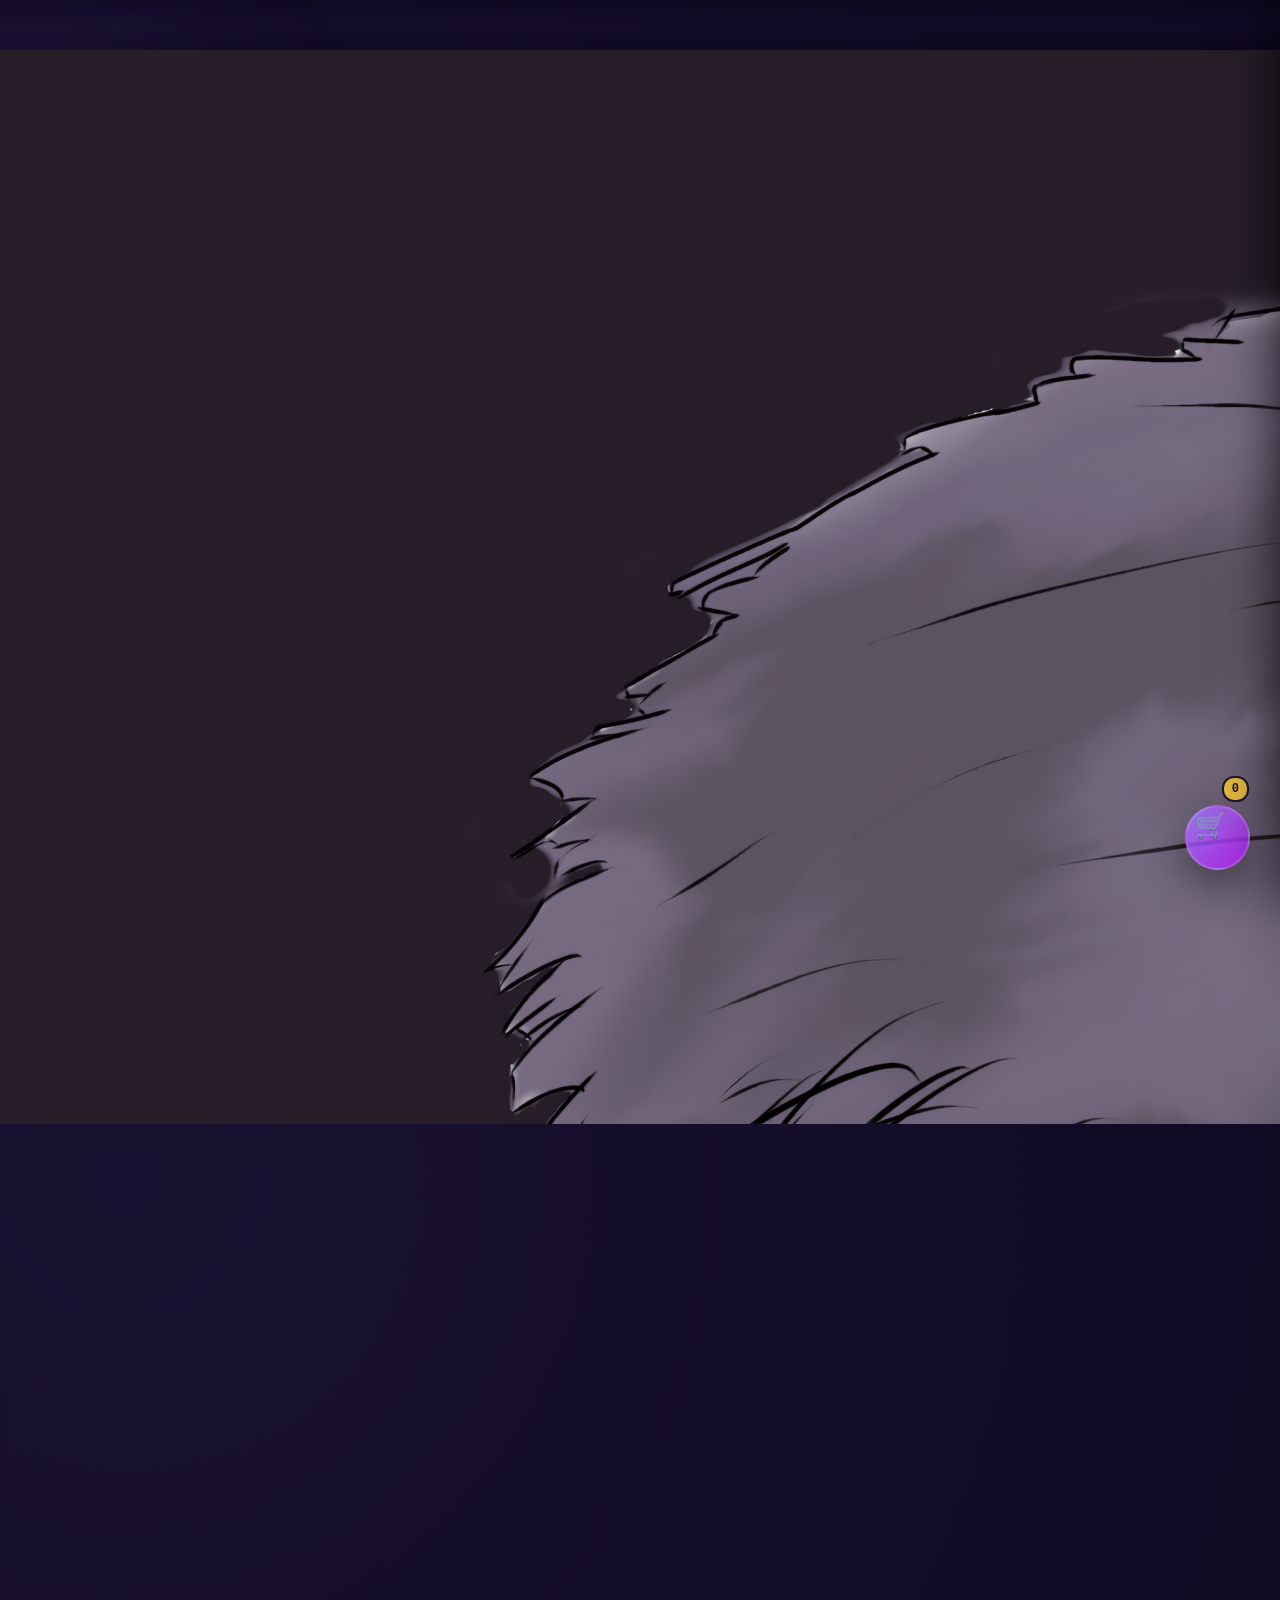
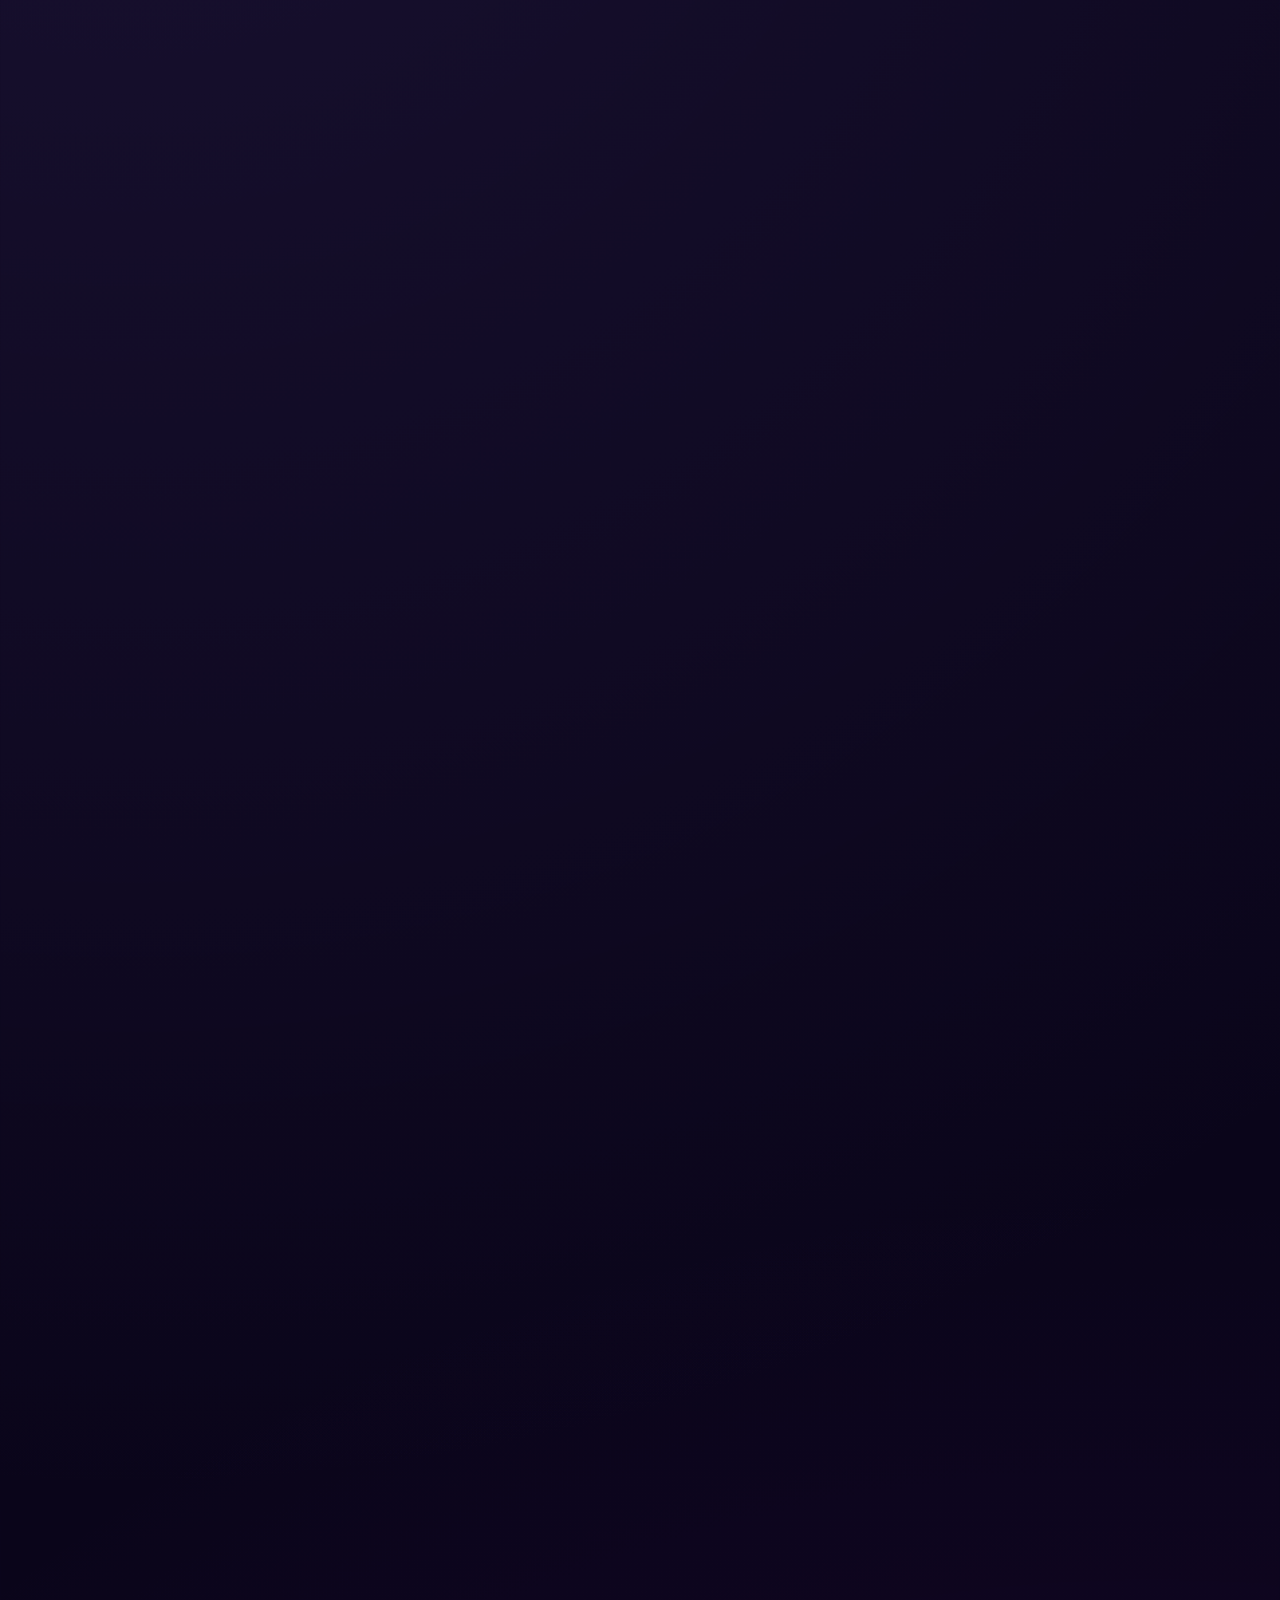
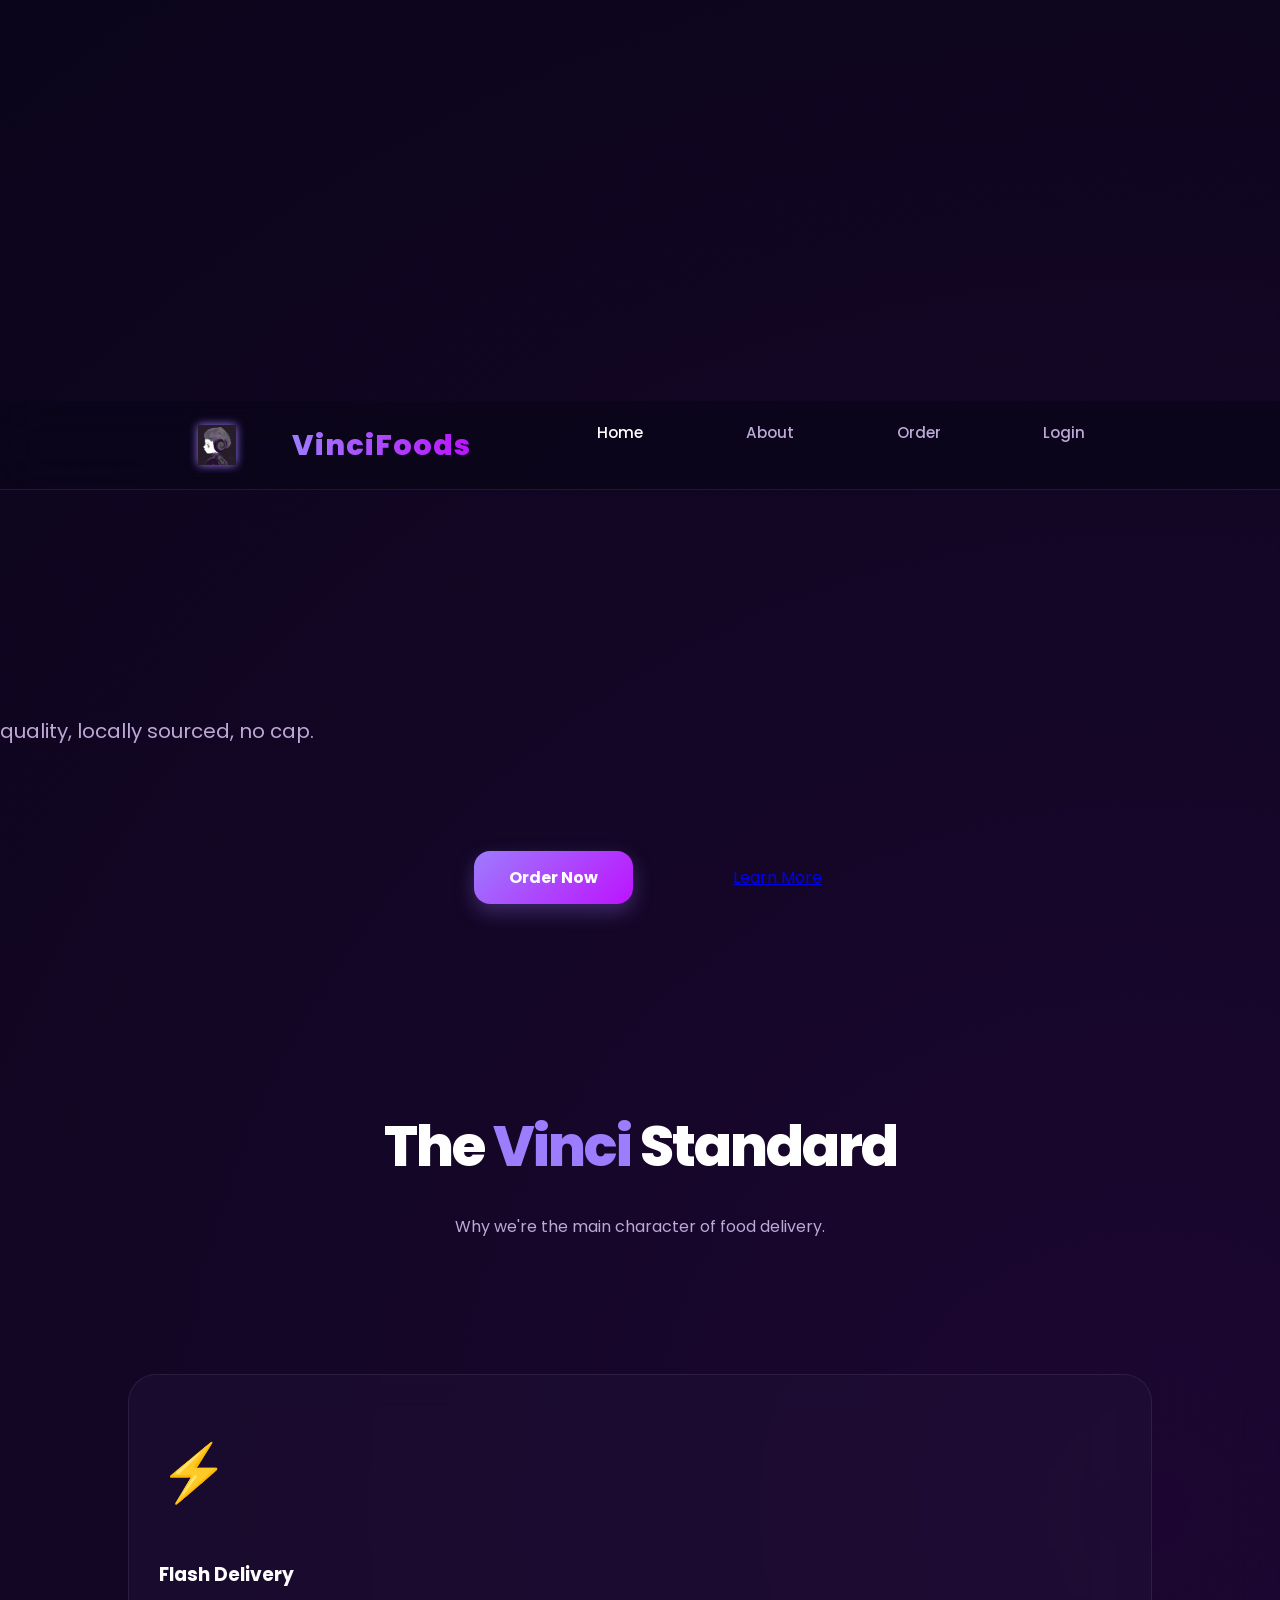
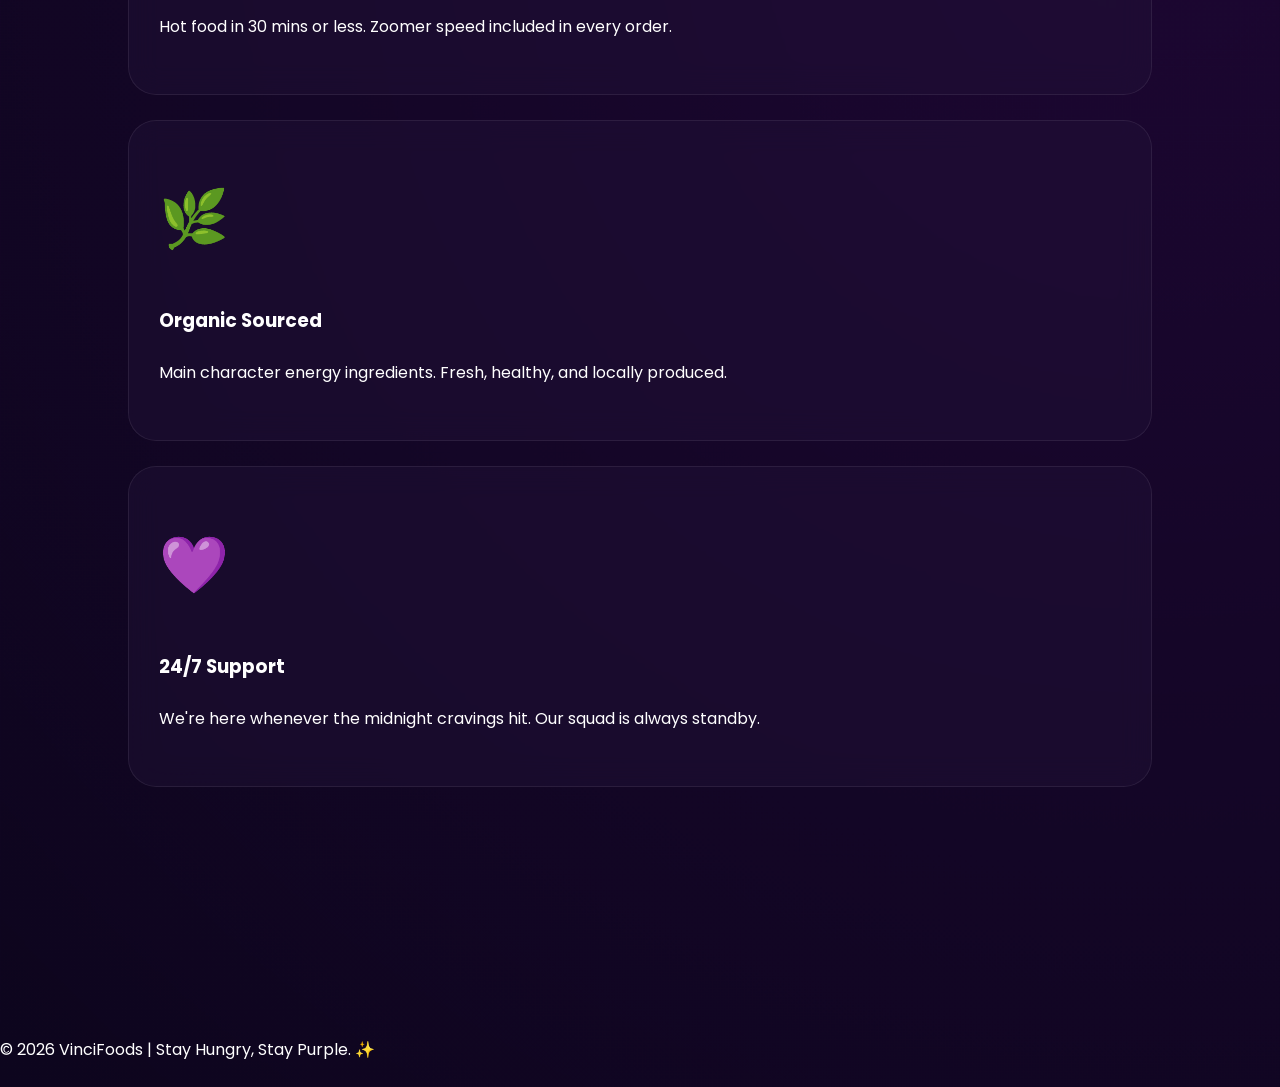
==== commit 02f9f420: "Refactor index.html with improved styles and structure" ====
--- a/VinciFoods/index.html
+++ b/VinciFoods/index.html
@@ -1,192 +1,306 @@
 <!DOCTYPE html>
 <html lang="en">
 <head>
-    <meta charset="UTF-8">
-    <meta name="viewport" content="width=device-width, initial-scale=1.0">
-    <title>VinciFoods | Fresh & Fast</title>
-    <!-- Combined Stylesheet -->
-    <link rel="stylesheet" href="style.css">
-    <link href="https://fonts.googleapis.com/css2?family=Poppins:wght@300;400;600;800&family=Space+Mono:wght@400;700&display=swap" rel="stylesheet">
+    <meta charset="UTF-8">
+    <meta name="viewport" content="width=device-width, initial-scale=1.0">
+    <title>VinciFoods | Fresh & Fast</title>
+    <link rel="stylesheet" href="style.css">
+    <link href="https://fonts.googleapis.com/css2?family=Poppins:wght@300;400;600;800&display=swap" rel="stylesheet">
+    <style>
+        /* --- LOGO TRANSITION STYLES --- */
+        #loader-layer {
+            position: fixed;
+            top: 0;
+            left: -100%;
+            width: 100%;
+            height: 100vh;
+            background: #0a051a;
+            z-index: 10001;
+            transition: left 0.7s cubic-bezier(0.83, 0, 0.17, 1);
+            display: flex;
+            justify-content: center;
+            align-items: center;
+            pointer-events: none;
+        }
+
+        #loader-logo {
+            width: 220px;
+            height: auto;
+            opacity: 0;
+            transform: scale(0.8);
+            transition: all 0.6s cubic-bezier(0.16, 1, 0.3, 1);
+            filter: drop-shadow(0 0 25px rgba(157, 124, 253, 0.6));
+        }
+
+        #loader-layer.active #loader-logo {
+            opacity: 1;
+            transform: scale(1);
+        }
+
+        /* --- FLOATING CART STYLES --- */
+        .cart-container {
+            position: fixed;
+            bottom: 30px;
+            right: 30px;
+            background: var(--accent-purple);
+            width: 65px;
+            height: 65px;
+            border-radius: 50%;
+            display: flex;
+            justify-content: center;
+            align-items: center;
+            cursor: pointer;
+            box-shadow: 0 10px 30px rgba(0, 0, 0, 0.5), 0 0 15px rgba(157, 124, 253, 0.4);
+            z-index: 1000;
+            transition: all 0.4s cubic-bezier(0.175, 0.885, 0.32, 1.275);
+        }
+
+        .cart-container:hover {
+            transform: scale(1.1) rotate(-5deg);
+            background: #af8dff;
+        }
+
+        .cart-badge {
+            position: absolute;
+            top: -5px;
+            right: -5px;
+            background: var(--accent-gold);
+            color: #000;
+            font-weight: 800;
+            font-size: 0.75rem;
+            padding: 4px 8px;
+            border-radius: 12px;
+            border: 2px solid var(--bg-dark);
+        }
+
+        /* Hero Layout & Animations */
+        .hero {
+            padding: 140px 10% 100px 10%;
+            text-align: center;
+            min-height: 90vh;
+            display: flex;
+            flex-direction: column;
+            justify-content: center;
+            align-items: center;
+            position: relative;
+        }
+
+        .hero h1, .hero p, .hero-btns, .feature-item {
+            opacity: 0;
+            transform: translateY(30px);
+            transition: var(--transition-cool);
+        }
+
+        body.loaded .hero h1 { opacity: 1; transform: translateY(0); transition-delay: 0.2s; }
+        body.loaded .hero p  { opacity: 1; transform: translateY(0); transition-delay: 0.3s; }
+        body.loaded .hero-btns { opacity: 1; transform: translateY(0); transition-delay: 0.4s; }
+
+        .hero h1 {
+            font-size: clamp(3.5rem, 8vw, 6rem);
+            line-height: 1;
+            font-weight: 800;
+            margin-bottom: 20px;
+            letter-spacing: -4px;
+        }
+
+        .features-grid {
+            display: grid;
+            grid-template-columns: repeat(auto-fit, minmax(300px, 1fr));
+            gap: 30px;
+            margin-top: 50px;
+        }
+
+        .feature-item {
+            background: var(--bg-card);
+            padding: 40px;
+            border-radius: 30px;
+            border: 1px solid rgba(157, 124, 253, 0.1);
+            transition: all 0.4s cubic-bezier(0.175, 0.885, 0.32, 1.275);
+        }
+
+        .feature-item:hover {
+            transform: translateY(-10px);
+            border-color: var(--accent-purple);
+            box-shadow: 0 20px 40px rgba(0,0,0,0.3);
+        }
+
+        @media (max-width: 768px) {
+            .hero { padding-top: 100px; }
+            .hero h1 { font-size: 3rem; letter-spacing: -1px; }
+        }
+    </style>
 </head>
 <body id="page-body">
-    <!-- Transitions & Loaders -->
-    <div id="loader-layer">
-        <img src="Image_20260212_002545_039.png" id="loader-logo" alt="Vinci Logo">
-    </div>
-
-    <nav>
-        <div class="logo-container" onclick="navTo('index.html')" style="cursor: pointer; display: flex; align-items: center; gap: 12px;">
-            <img src="Image_20260212_002545_039.png" alt="V" style="height: 40px; filter: drop-shadow(0 0 5px var(--accent-purple));">
-            <span class="logo">VinciFoods</span>
-        </div>
-        <ul class="nav-links">
-            <li><a href="javascript:void(0)" class="active" onclick="navTo('index.html')">Home</a></li>
-            <li><a href="javascript:void(0)" onclick="navTo('aboutus.html')">About</a></li>
-            <li><a href="javascript:void(0)" onclick="navTo('order.html')">Order</a></li>
-            <li><a href="javascript:void(0)" id="authLink" onclick="handleAuthClick(event)">Login</a></li>
-        </ul>
-    </nav>
-
-    <main>
-        <!-- Hero Section using Global Classes -->
-        <header class="hero">
-            <div id="welcome-msg" class="user-welcome" style="display: none; margin-bottom: 20px; background: rgba(157, 124, 253, 0.1); padding: 8px 20px; border-radius: 50px; color: var(--accent-gold); font-weight: 700;"></div>
-            <h1>Freshly Made.<br><span style="color: var(--accent-purple); text-shadow: 0 0 30px rgba(157, 124, 253, 0.3);">Fast Delivery.</span></h1>
-            <p style="font-size: 1.25rem; color: var(--text-muted); max-width: 600px; margin-bottom: 40px;">Your favorite meals delivered with a touch of purple. High quality, locally sourced, no cap.</p>
-            
-            <div class="hero-btns">
-                <button class="btn-primary" onclick="navTo('order.html')">Order Now</button>
-                <a href="javascript:void(0)" class="secondary-btn" onclick="navTo('aboutus.html')">Learn More</a>
-            </div>
-        </header>
-
-        <!-- Standardized Features Section -->
-        <section class="features-section" style="padding: 100px 10%; position: relative;">
-            <div style="text-align: center; margin-bottom: 60px;">
-                <h2 style="font-size: 3.5rem; font-weight: 800; letter-spacing: -2px;">The <span style="color: var(--accent-purple);">Vinci</span> Standard</h2>
-                <p style="color: var(--text-muted);">Why we're the main character of food delivery.</p>
-            </div>
-            
-            <div class="features-grid">
-                <div class="feature-item">
-                    <div style="font-size: 3.5rem; margin-bottom: 20px;">⚡</div>
-                    <h3>Flash Delivery</h3>
-                    <p>Hot food in 30 mins or less. Zoomer speed included in every order.</p>
-                </div>
-                <div class="feature-item">
-                    <div style="font-size: 3.5rem; margin-bottom: 20px;">🌿</div>
-                    <h3>Organic Sourced</h3>
-                    <p>Main character energy ingredients. Fresh, healthy, and locally produced.</p>
-                </div>
-                <div class="feature-item">
-                    <div style="font-size: 3.5rem; margin-bottom: 20px;">💜</div>
-                    <h3>24/7 Support</h3>
-                    <p>We're here whenever the midnight cravings hit. Our squad is always standby.</p>
-                </div>
-            </div>
-        </section>
-    </main>
-
-    <!-- FLOATING CART (Persistent UI) -->
-    <div class="cart-container" onclick="toggleCart()" id="floating-cart">
-        <div class="cart-icon-wrapper" style="position: relative;">
-            <span style="font-size: 1.6rem;">🛒</span>
-            <span id="cart-count" class="cart-badge">0</span>
-        </div>
-    </div>
-    
-    <!-- SIDEBAR (Persistent UI) -->
-    <div id="sidebar" class="cart-sidebar">
-        <div style="display: flex; justify-content: space-between; align-items: center; padding: 25px; border-bottom: 1px solid rgba(157, 124, 253, 0.1);">
-            <h3 style="font-size: 1.5rem; font-weight: 800; margin:0; color: #fff;">Your Basket</h3>
-            <button onclick="toggleCart()" style="background:none; border:none; color:var(--accent-purple); cursor:pointer; font-size:2rem; line-height:1;">&times;</button>
-        </div>
-        <div id="cart-items" style="flex: 1; overflow-y: auto; padding: 15px;"></div>
-        <div style="padding: 25px; border-top: 1px solid rgba(157, 124, 253, 0.2); background: rgba(0,0,0,0.3);">
-            <div style="display:flex; justify-content:space-between; margin-bottom:15px;">
-                <span style="font-weight: 400; color: var(--text-muted);">Total:</span>
-                <span id="total-price" style="color:var(--accent-gold); font-weight:800; font-size: 1.4rem;">$0.00</span>
-            </div>
-            <button class="submit-btn" style="width: 100%;" onclick="checkout()">Proceed to Checkout</button>
-        </div>
-    </div>
-
-    <footer style="padding: 40px 10%; text-align: center; border-top: 1px solid rgba(157, 124, 253, 0.1);">
-        <p>&copy; 2026 VinciFoods | Stay Hungry, Stay Purple. ✨</p>
-    </footer>
-
-    <script>
-        // NAVIGATION ENGINE
-        function navTo(url) {
-            const loader = document.getElementById('loader-layer');
-            loader.style.left = '0';
-            setTimeout(() => loader.classList.add('active'), 50);
-            setTimeout(() => { window.location.href = url; }, 750);
-        }
-
-        document.addEventListener("DOMContentLoaded", () => {
-            setTimeout(() => {
-                document.body.classList.add('loaded');
-                checkSession();
-                updateUI();
-            }, 100);
-        });
-
-        // SESSION ENGINE
-        function checkSession() {
-            const welcomeMsg = document.getElementById('welcome-msg');
-            const authLink = document.getElementById('authLink');
-            const userData = JSON.parse(localStorage.getItem('currentUser'));
-            if (userData) {
-                welcomeMsg.innerText = `Welcome back, ${userData.user || "Vince"}! ✨`;
-                welcomeMsg.style.display = "inline-block";
-                authLink.innerText = "Logout";
-            } else {
-                welcomeMsg.style.display = "none";
-                authLink.innerText = "Login";
-            }
-        }
-
-        function handleAuthClick(e) {
-            if (localStorage.getItem('currentUser')) {
-                if(confirm("Log out of VinciFoods?")) {
-                    localStorage.removeItem('currentUser'); 
-                    navTo('index.html');
-                }
-            } else { navTo('login.html'); }
-        }
-
-        // CART ENGINE (Synced via localStorage)
-        let basket = JSON.parse(localStorage.getItem('userCart')) || [];
-        
-        function toggleCart() { 
-            document.getElementById('sidebar').classList.toggle('active'); 
-        }
-
-        function updateUI() {
-            const container = document.getElementById('cart-items');
-            const countLabel = document.getElementById('cart-count');
-            const totalLabel = document.getElementById('total-price');
-            const floatingCart = document.getElementById('floating-cart');
-            
-            container.innerHTML = ''; 
-            let total = 0;
-
-            if (basket.length === 0) { 
-                container.innerHTML = '<div style="text-align:center; padding:40px 20px; opacity:0.6;"><p style="color:var(--text-muted);">Your basket is empty.</p></div>';
-                floatingCart.style.opacity = "0.8";
-            } else { 
-                floatingCart.style.opacity = "1";
-                basket.forEach((item, index) => { 
-                    total += item.price;
-                    const div = document.createElement('div'); 
-                    div.style = "display: flex; justify-content: space-between; align-items: center; padding: 12px; background: rgba(157, 124, 253, 0.05); margin-bottom: 10px; border-radius: 12px; border: 1px solid rgba(157, 124, 253, 0.1);";
-                    div.innerHTML = `
-                        <div style="text-align: left;">
-                            <p style="font-weight:600; font-size:0.9rem; margin:0; color:#fff;">${item.name}</p>
-                            <p style="font-size:0.8rem; color:var(--accent-gold); margin:0;">$${item.price.toFixed(2)}</p>
-                        </div>
-                        <button onclick="removeItem(${index})" style="background:none; border:none; color:var(--error-red); cursor:pointer; font-weight:700; font-size: 0.7rem;">REMOVE</button>`;
-                    container.appendChild(div); 
-                });
-            }
-            countLabel.innerText = basket.length; 
-            totalLabel.innerText = `$${total.toFixed(2)}`;
-            localStorage.setItem('userCart', JSON.stringify(basket));
-        }
-
-        function removeItem(index) { 
-            basket.splice(index, 1); 
-            updateUI(); 
-        }
-
-        function checkout() { 
-            if (basket.length === 0) return alert("Basket is empty!");
-            if (!localStorage.getItem('currentUser')) { 
-                alert("Please login first."); 
-                navTo('login.html'); 
-            } else { navTo('checkout.html'); } 
-        }
-    </script>
+    <div id="loader-layer">
+        <img src="Image_20260212_002545_039.png" id="loader-logo" alt="Vinci Logo">
+    </div>
+
+    <nav>
+        <div class="logo-container" onclick="navTo('index.html')" style="cursor: pointer; display: flex; align-items: center; gap: 12px;">
+            <img src="Image_20260212_002545_039.png" alt="V" style="height: 40px; filter: drop-shadow(0 0 5px var(--accent-purple));">
+            <span class="logo">VinciFoods</span>
+        </div>
+        <ul class="nav-links">
+            <li><a href="javascript:void(0)" class="active" onclick="navTo('index.html')">Home</a></li>
+            <li><a href="javascript:void(0)" onclick="navTo('aboutus.html')">About</a></li>
+            <li><a href="javascript:void(0)" onclick="navTo('order.html')">Order</a></li>
+            <li><a href="javascript:void(0)" id="authLink" onclick="handleAuthClick(event)">Login</a></li>
+        </ul>
+    </nav>
+
+    <main>
+        <header class="hero">
+            <div id="welcome-msg" class="user-welcome" style="display: none; margin-bottom: 20px; background: rgba(212, 175, 55, 0.1); padding: 8px 20px; border-radius: 50px; color: var(--accent-gold); font-weight: 700;"></div>
+            <h1>Freshly Made.<br><span style="color: var(--accent-purple); text-shadow: 0 0 30px rgba(157, 124, 253, 0.3);">Fast Delivery.</span></h1>
+            <p style="font-size: 1.25rem; color: var(--text-muted); max-width: 600px; margin-bottom: 40px;">Your favorite meals delivered with a touch of purple. High quality, locally sourced, no cap.</p>
+            <div class="hero-btns" style="display: flex; gap: 20px; justify-content: center; flex-wrap: wrap;">
+                <a href="javascript:void(0)" class="btn-primary" onclick="navTo('order.html')">Order Now</a>
+                <a href="javascript:void(0)" class="btn-secondary" onclick="navTo('aboutus.html')">Learn More</a>
+            </div>
+        </header>
+
+        <section class="features-section" style="padding: 100px 10%; position: relative;">
+            <div style="text-align: center; margin-bottom: 60px;">
+                <h2 style="font-size: 3.5rem; font-weight: 800; letter-spacing: -2px;">The <span style="color: var(--accent-purple);">Vinci</span> Standard</h2>
+                <p style="color: var(--text-muted);">Why we're the main character of food delivery.</p>
+            </div>
+            <div class="features-grid">
+                <div class="feature-item">
+                    <div style="font-size: 3.5rem; margin-bottom: 20px;">⚡</div>
+                    <h3>Flash Delivery</h3>
+                    <p>Hot food in 30 mins or less. Zoomer speed included in every order.</p>
+                </div>
+                <div class="feature-item">
+                    <div style="font-size: 3.5rem; margin-bottom: 20px;">🌿</div>
+                    <h3>Organic Sourced</h3>
+                    <p>Main character energy ingredients. Fresh, healthy, and locally produced.</p>
+                </div>
+                <div class="feature-item">
+                    <div style="font-size: 3.5rem; margin-bottom: 20px;">💜</div>
+                    <h3>24/7 Support</h3>
+                    <p>We're here whenever the midnight cravings hit. Our squad is always standby.</p>
+                </div>
+            </div>
+        </section>
+    </main>
+
+    <!-- FLOATING CART -->
+    <div class="cart-container" onclick="toggleCart()" id="floating-cart">
+        <div class="cart-icon-wrapper" style="position: relative;">
+            <span style="font-size: 1.6rem;">🛒</span>
+            <span id="cart-count" class="cart-badge">0</span>
+        </div>
+    </div>
+    
+    <!-- SIDEBAR -->
+    <div id="sidebar" class="cart-sidebar">
+        <div style="display: flex; justify-content: space-between; align-items: center; padding: 25px; border-bottom: 1px solid rgba(157, 124, 253, 0.1);">
+            <h3 style="font-size: 1.5rem; font-weight: 800; margin:0; color: #fff;">Your Basket</h3>
+            <button onclick="toggleCart()" style="background:none; border:none; color:var(--accent-purple); cursor:pointer; font-size:2rem; line-height:1;">&times;</button>
+        </div>
+        <div id="cart-items" style="flex: 1; overflow-y: auto; padding: 15px;"></div>
+        <div style="padding: 25px; border-top: 1px solid rgba(157, 124, 253, 0.2); background: rgba(0,0,0,0.3);">
+            <div style="display:flex; justify-content:space-between; margin-bottom:15px;">
+                <span style="font-weight: 400; color: var(--text-muted);">Total:</span>
+                <span id="total-price" style="color:var(--accent-gold); font-weight:800; font-size: 1.4rem;">$0.00</span>
+            </div>
+            <button class="submit-btn" style="width: 100%; height: 55px;" onclick="checkout()">Proceed to Checkout</button>
+        </div>
+    </div>
+
+    <footer><p>&copy; 2026 VinciFoods | Stay Hungry, Stay Purple. ✨</p></footer>
+
+    <script>
+        // NAVIGATION & TRANSITION
+        function navTo(url) {
+            const loader = document.getElementById('loader-layer');
+            loader.style.left = '0';
+            setTimeout(() => loader.classList.add('active'), 50);
+            setTimeout(() => { window.location.href = url; }, 750);
+        }
+
+        document.addEventListener("DOMContentLoaded", () => {
+            setTimeout(() => {
+                document.body.classList.add('loaded');
+                checkSession();
+                updateUI();
+            }, 100);
+        });
+
+        function checkSession() {
+            const welcomeMsg = document.getElementById('welcome-msg');
+            const authLink = document.getElementById('authLink');
+            const userData = JSON.parse(localStorage.getItem('currentUser'));
+            if (userData) {
+                welcomeMsg.innerText = `Welcome back, ${userData.user || "Vince"}! ✨`;
+                welcomeMsg.style.display = "inline-block";
+                authLink.innerText = "Logout";
+            } else {
+                welcomeMsg.style.display = "none";
+                authLink.innerText = "Login";
+            }
+        }
+
+        function handleAuthClick(e) {
+            if (localStorage.getItem('currentUser')) {
+                if(confirm("Log out of VinciFoods?")) {
+                    localStorage.removeItem('currentUser'); 
+                    navTo('index.html');
+                }
+            } else { navTo('login.html'); }
+        }
+
+        // CART ENGINE (Synced from order.html)
+        let basket = JSON.parse(localStorage.getItem('userCart')) || [];
+        
+        function toggleCart() { 
+            document.getElementById('sidebar').classList.toggle('active'); 
+        }
+
+        function updateUI() {
+            const container = document.getElementById('cart-items');
+            const countLabel = document.getElementById('cart-count');
+            const totalLabel = document.getElementById('total-price');
+            const floatingCart = document.getElementById('floating-cart');
+            
+            container.innerHTML = ''; 
+            let total = 0;
+
+            if (basket.length === 0) { 
+                container.innerHTML = '<div style="text-align:center; padding:40px 20px; opacity:0.6;"><p style="color:var(--text-muted);">Your basket is empty.</p></div>';
+                floatingCart.style.opacity = "0.8";
+            } else { 
+                floatingCart.style.opacity = "1";
+                basket.forEach((item, index) => { 
+                    total += item.price;
+                    const div = document.createElement('div'); 
+                    div.style = "display: flex; justify-content: space-between; align-items: center; padding: 12px; background: rgba(157, 124, 253, 0.05); margin-bottom: 10px; border-radius: 12px; border: 1px solid rgba(157, 124, 253, 0.1);";
+                    div.innerHTML = `
+                        <div style="text-align: left;">
+                            <p style="font-weight:600; font-size:0.9rem; margin:0; color:#fff;">${item.name}</p>
+                            <p style="font-size:0.8rem; color:var(--accent-gold); margin:0;">$${item.price.toFixed(2)}</p>
+                        </div>
+                        <button onclick="removeItem(${index})" style="background:none; border:none; color:#ff4d4d; cursor:pointer; font-weight:700; font-size: 0.7rem;">REMOVE</button>`;
+                    container.appendChild(div); 
+                });
+            }
+            countLabel.innerText = basket.length; 
+            totalLabel.innerText = `$${total.toFixed(2)}`;
+            localStorage.setItem('userCart', JSON.stringify(basket));
+        }
+
+        function removeItem(index) { 
+            basket.splice(index, 1); 
+            updateUI(); 
+        }
+
+        function checkout() { 
+            if (basket.length === 0) return alert("Basket is empty!");
+            if (!localStorage.getItem('currentUser')) { 
+                alert("Please login first."); 
+                navTo('login.html'); 
+            } else { navTo('checkout.html'); } 
+        }
+    </script>
 </body>
 </html>
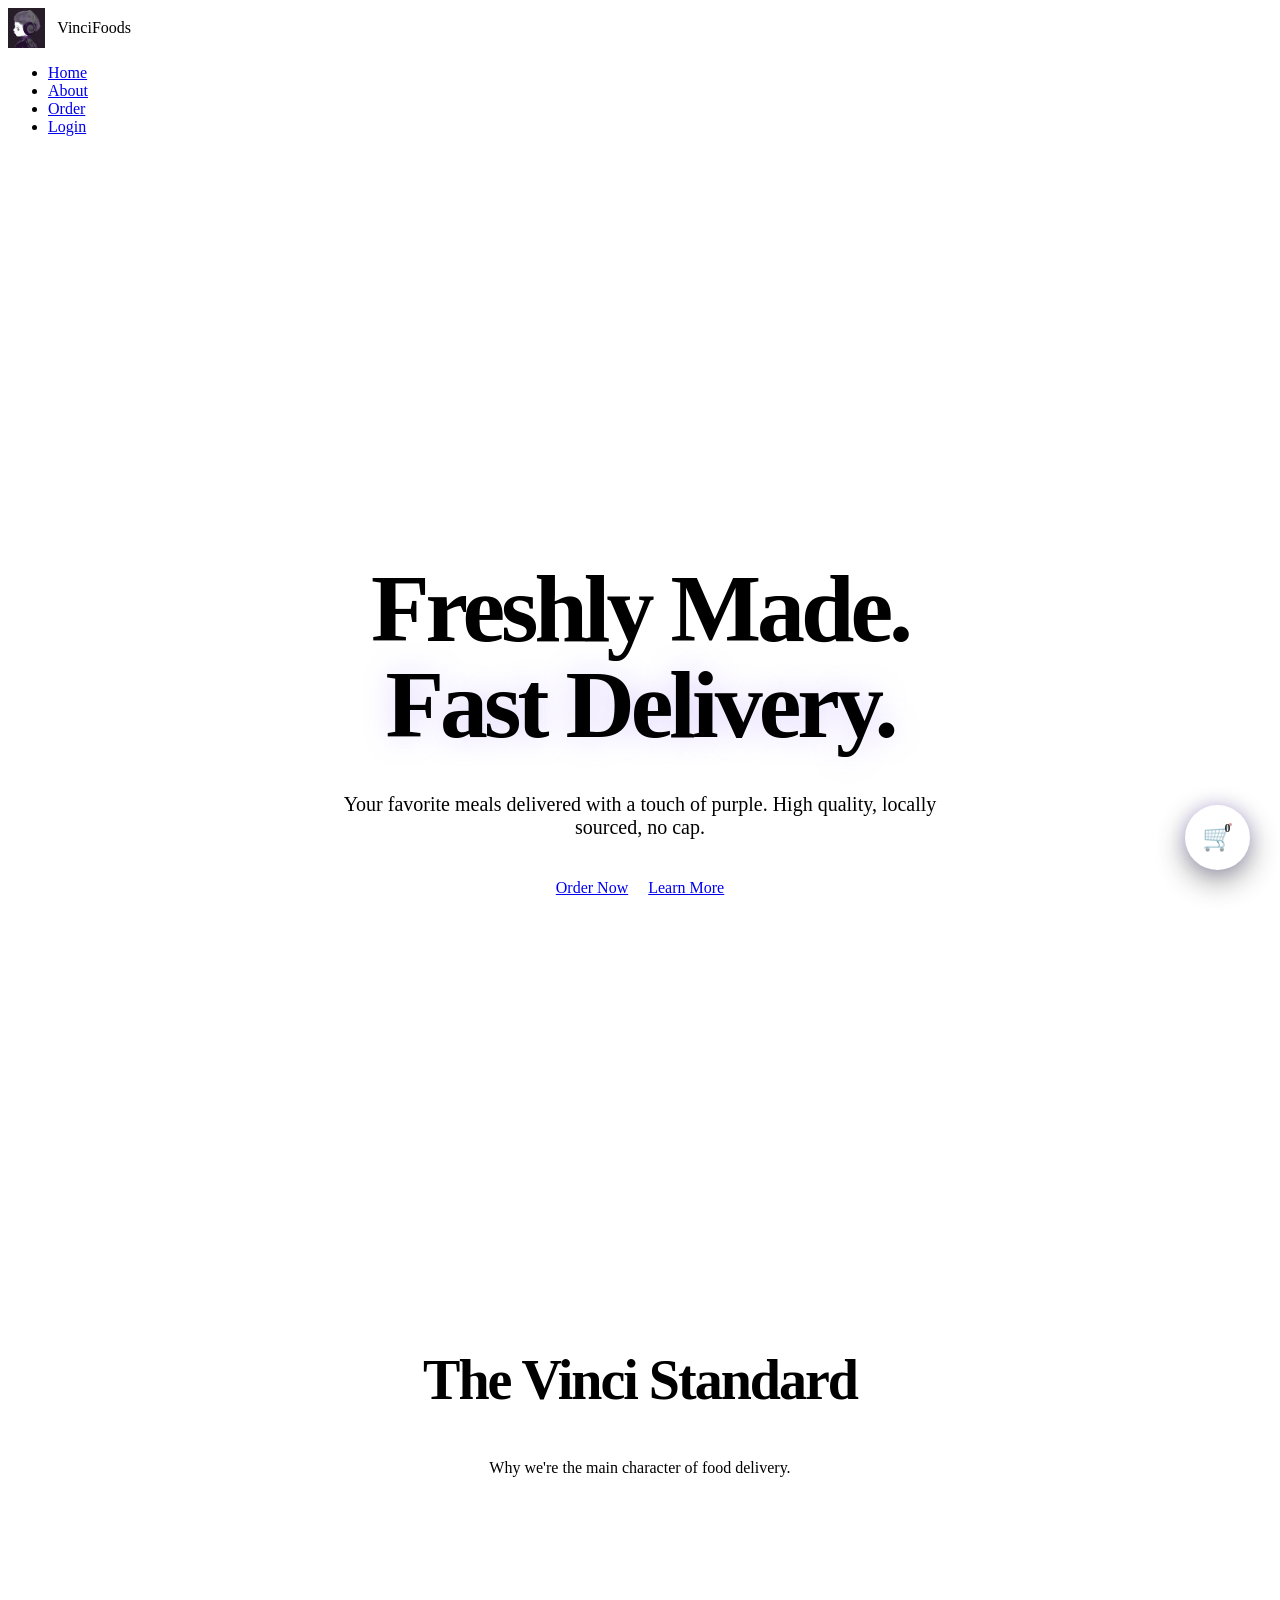
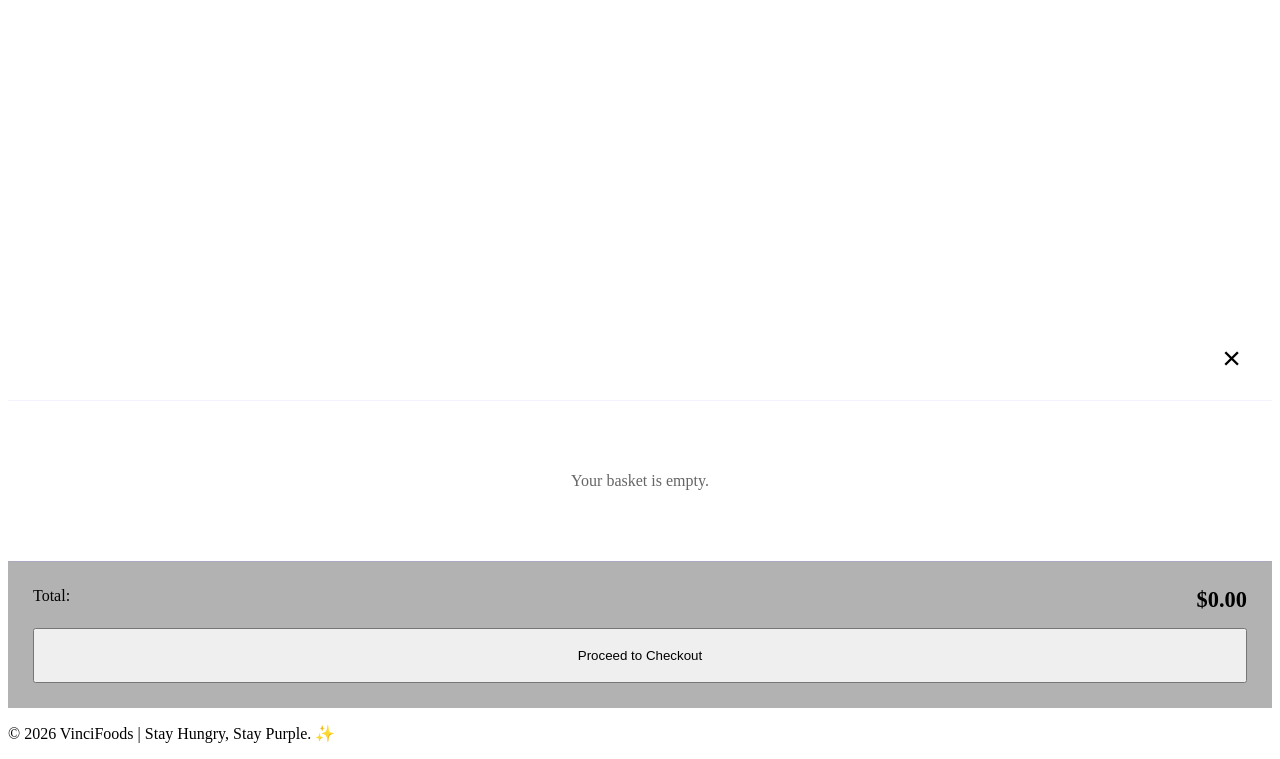
==== commit c6b3b4fa: "Update index.html" ====
--- a/VinciFoods/index.html
+++ b/VinciFoods/index.html
@@ -1,306 +1,306 @@
 <!DOCTYPE html>
 <html lang="en">
 <head>
-    <meta charset="UTF-8">
-    <meta name="viewport" content="width=device-width, initial-scale=1.0">
-    <title>VinciFoods | Fresh & Fast</title>
-    <link rel="stylesheet" href="style.css">
-    <link href="https://fonts.googleapis.com/css2?family=Poppins:wght@300;400;600;800&display=swap" rel="stylesheet">
-    <style>
-        /* --- LOGO TRANSITION STYLES --- */
-        #loader-layer {
-            position: fixed;
-            top: 0;
-            left: -100%;
-            width: 100%;
-            height: 100vh;
-            background: #0a051a;
-            z-index: 10001;
-            transition: left 0.7s cubic-bezier(0.83, 0, 0.17, 1);
-            display: flex;
-            justify-content: center;
-            align-items: center;
-            pointer-events: none;
-        }
-
-        #loader-logo {
-            width: 220px;
-            height: auto;
-            opacity: 0;
-            transform: scale(0.8);
-            transition: all 0.6s cubic-bezier(0.16, 1, 0.3, 1);
-            filter: drop-shadow(0 0 25px rgba(157, 124, 253, 0.6));
-        }
-
-        #loader-layer.active #loader-logo {
-            opacity: 1;
-            transform: scale(1);
-        }
-
-        /* --- FLOATING CART STYLES --- */
-        .cart-container {
-            position: fixed;
-            bottom: 30px;
-            right: 30px;
-            background: var(--accent-purple);
-            width: 65px;
-            height: 65px;
-            border-radius: 50%;
-            display: flex;
-            justify-content: center;
-            align-items: center;
-            cursor: pointer;
-            box-shadow: 0 10px 30px rgba(0, 0, 0, 0.5), 0 0 15px rgba(157, 124, 253, 0.4);
-            z-index: 1000;
-            transition: all 0.4s cubic-bezier(0.175, 0.885, 0.32, 1.275);
-        }
-
-        .cart-container:hover {
-            transform: scale(1.1) rotate(-5deg);
-            background: #af8dff;
-        }
-
-        .cart-badge {
-            position: absolute;
-            top: -5px;
-            right: -5px;
-            background: var(--accent-gold);
-            color: #000;
-            font-weight: 800;
-            font-size: 0.75rem;
-            padding: 4px 8px;
-            border-radius: 12px;
-            border: 2px solid var(--bg-dark);
-        }
-
-        /* Hero Layout & Animations */
-        .hero {
-            padding: 140px 10% 100px 10%;
-            text-align: center;
-            min-height: 90vh;
-            display: flex;
-            flex-direction: column;
-            justify-content: center;
-            align-items: center;
-            position: relative;
-        }
-
-        .hero h1, .hero p, .hero-btns, .feature-item {
-            opacity: 0;
-            transform: translateY(30px);
-            transition: var(--transition-cool);
-        }
-
-        body.loaded .hero h1 { opacity: 1; transform: translateY(0); transition-delay: 0.2s; }
-        body.loaded .hero p  { opacity: 1; transform: translateY(0); transition-delay: 0.3s; }
-        body.loaded .hero-btns { opacity: 1; transform: translateY(0); transition-delay: 0.4s; }
-
-        .hero h1 {
-            font-size: clamp(3.5rem, 8vw, 6rem);
-            line-height: 1;
-            font-weight: 800;
-            margin-bottom: 20px;
-            letter-spacing: -4px;
-        }
-
-        .features-grid {
-            display: grid;
-            grid-template-columns: repeat(auto-fit, minmax(300px, 1fr));
-            gap: 30px;
-            margin-top: 50px;
-        }
-
-        .feature-item {
-            background: var(--bg-card);
-            padding: 40px;
-            border-radius: 30px;
-            border: 1px solid rgba(157, 124, 253, 0.1);
-            transition: all 0.4s cubic-bezier(0.175, 0.885, 0.32, 1.275);
-        }
-
-        .feature-item:hover {
-            transform: translateY(-10px);
-            border-color: var(--accent-purple);
-            box-shadow: 0 20px 40px rgba(0,0,0,0.3);
-        }
-
-        @media (max-width: 768px) {
-            .hero { padding-top: 100px; }
-            .hero h1 { font-size: 3rem; letter-spacing: -1px; }
-        }
-    </style>
+    <meta charset="UTF-8">
+    <meta name="viewport" content="width=device-width, initial-scale=1.0">
+    <title>VinciFoods | Fresh & Fast</title>
+    <link rel="stylesheet" href="style.css">
+    <link href="https://fonts.googleapis.com/css2?family=Poppins:wght@300;400;600;800&display=swap" rel="stylesheet">
+    <style>
+        /* --- LOGO TRANSITION STYLES --- */
+        #loader-layer {
+            position: fixed;
+            top: 0;
+            left: -100%;
+            width: 100%;
+            height: 100vh;
+            background: #0a051a;
+            z-index: 10001;
+            transition: left 0.7s cubic-bezier(0.83, 0, 0.17, 1);
+            display: flex;
+            justify-content: center;
+            align-items: center;
+            pointer-events: none;
+        }
+
+        #loader-logo {
+            width: 220px;
+            height: auto;
+            opacity: 0;
+            transform: scale(0.8);
+            transition: all 0.6s cubic-bezier(0.16, 1, 0.3, 1);
+            filter: drop-shadow(0 0 25px rgba(157, 124, 253, 0.6));
+        }
+
+        #loader-layer.active #loader-logo {
+            opacity: 1;
+            transform: scale(1);
+        }
+
+        /* --- FLOATING CART STYLES --- */
+        .cart-container {
+            position: fixed;
+            bottom: 30px;
+            right: 30px;
+            background: var(--accent-purple);
+            width: 65px;
+            height: 65px;
+            border-radius: 50%;
+            display: flex;
+            justify-content: center;
+            align-items: center;
+            cursor: pointer;
+            box-shadow: 0 10px 30px rgba(0, 0, 0, 0.5), 0 0 15px rgba(157, 124, 253, 0.4);
+            z-index: 1000;
+            transition: all 0.4s cubic-bezier(0.175, 0.885, 0.32, 1.275);
+        }
+
+        .cart-container:hover {
+            transform: scale(1.1) rotate(-5deg);
+            background: #af8dff;
+        }
+
+        .cart-badge {
+            position: absolute;
+            top: -5px;
+            right: -5px;
+            background: var(--accent-gold);
+            color: #000;
+            font-weight: 800;
+            font-size: 0.75rem;
+            padding: 4px 8px;
+            border-radius: 12px;
+            border: 2px solid var(--bg-dark);
+        }
+
+        /* Hero Layout & Animations */
+        .hero {
+            padding: 140px 10% 100px 10%;
+            text-align: center;
+            min-height: 90vh;
+            display: flex;
+            flex-direction: column;
+            justify-content: center;
+            align-items: center;
+            position: relative;
+        }
+
+        .hero h1, .hero p, .hero-btns, .feature-item {
+            opacity: 0;
+            transform: translateY(30px);
+            transition: var(--transition-cool);
+        }
+
+        body.loaded .hero h1 { opacity: 1; transform: translateY(0); transition-delay: 0.2s; }
+        body.loaded .hero p  { opacity: 1; transform: translateY(0); transition-delay: 0.3s; }
+        body.loaded .hero-btns { opacity: 1; transform: translateY(0); transition-delay: 0.4s; }
+
+        .hero h1 {
+            font-size: clamp(3.5rem, 8vw, 6rem);
+            line-height: 1;
+            font-weight: 800;
+            margin-bottom: 20px;
+            letter-spacing: -4px;
+        }
+
+        .features-grid {
+            display: grid;
+            grid-template-columns: repeat(auto-fit, minmax(300px, 1fr));
+            gap: 30px;
+            margin-top: 50px;
+        }
+
+        .feature-item {
+            background: var(--bg-card);
+            padding: 40px;
+            border-radius: 30px;
+            border: 1px solid rgba(157, 124, 253, 0.1);
+            transition: all 0.4s cubic-bezier(0.175, 0.885, 0.32, 1.275);
+        }
+
+        .feature-item:hover {
+            transform: translateY(-10px);
+            border-color: var(--accent-purple);
+            box-shadow: 0 20px 40px rgba(0,0,0,0.3);
+        }
+
+        @media (max-width: 768px) {
+            .hero { padding-top: 100px; }
+            .hero h1 { font-size: 3rem; letter-spacing: -1px; }
+        }
+    </style>
 </head>
 <body id="page-body">
-    <div id="loader-layer">
-        <img src="Image_20260212_002545_039.png" id="loader-logo" alt="Vinci Logo">
-    </div>
-
-    <nav>
-        <div class="logo-container" onclick="navTo('index.html')" style="cursor: pointer; display: flex; align-items: center; gap: 12px;">
-            <img src="Image_20260212_002545_039.png" alt="V" style="height: 40px; filter: drop-shadow(0 0 5px var(--accent-purple));">
-            <span class="logo">VinciFoods</span>
-        </div>
-        <ul class="nav-links">
-            <li><a href="javascript:void(0)" class="active" onclick="navTo('index.html')">Home</a></li>
-            <li><a href="javascript:void(0)" onclick="navTo('aboutus.html')">About</a></li>
-            <li><a href="javascript:void(0)" onclick="navTo('order.html')">Order</a></li>
-            <li><a href="javascript:void(0)" id="authLink" onclick="handleAuthClick(event)">Login</a></li>
-        </ul>
-    </nav>
-
-    <main>
-        <header class="hero">
-            <div id="welcome-msg" class="user-welcome" style="display: none; margin-bottom: 20px; background: rgba(212, 175, 55, 0.1); padding: 8px 20px; border-radius: 50px; color: var(--accent-gold); font-weight: 700;"></div>
-            <h1>Freshly Made.<br><span style="color: var(--accent-purple); text-shadow: 0 0 30px rgba(157, 124, 253, 0.3);">Fast Delivery.</span></h1>
-            <p style="font-size: 1.25rem; color: var(--text-muted); max-width: 600px; margin-bottom: 40px;">Your favorite meals delivered with a touch of purple. High quality, locally sourced, no cap.</p>
-            <div class="hero-btns" style="display: flex; gap: 20px; justify-content: center; flex-wrap: wrap;">
-                <a href="javascript:void(0)" class="btn-primary" onclick="navTo('order.html')">Order Now</a>
-                <a href="javascript:void(0)" class="btn-secondary" onclick="navTo('aboutus.html')">Learn More</a>
-            </div>
-        </header>
-
-        <section class="features-section" style="padding: 100px 10%; position: relative;">
-            <div style="text-align: center; margin-bottom: 60px;">
-                <h2 style="font-size: 3.5rem; font-weight: 800; letter-spacing: -2px;">The <span style="color: var(--accent-purple);">Vinci</span> Standard</h2>
-                <p style="color: var(--text-muted);">Why we're the main character of food delivery.</p>
-            </div>
-            <div class="features-grid">
-                <div class="feature-item">
-                    <div style="font-size: 3.5rem; margin-bottom: 20px;">⚡</div>
-                    <h3>Flash Delivery</h3>
-                    <p>Hot food in 30 mins or less. Zoomer speed included in every order.</p>
-                </div>
-                <div class="feature-item">
-                    <div style="font-size: 3.5rem; margin-bottom: 20px;">🌿</div>
-                    <h3>Organic Sourced</h3>
-                    <p>Main character energy ingredients. Fresh, healthy, and locally produced.</p>
-                </div>
-                <div class="feature-item">
-                    <div style="font-size: 3.5rem; margin-bottom: 20px;">💜</div>
-                    <h3>24/7 Support</h3>
-                    <p>We're here whenever the midnight cravings hit. Our squad is always standby.</p>
-                </div>
-            </div>
-        </section>
-    </main>
-
-    <!-- FLOATING CART -->
-    <div class="cart-container" onclick="toggleCart()" id="floating-cart">
-        <div class="cart-icon-wrapper" style="position: relative;">
-            <span style="font-size: 1.6rem;">🛒</span>
-            <span id="cart-count" class="cart-badge">0</span>
-        </div>
-    </div>
-    
-    <!-- SIDEBAR -->
-    <div id="sidebar" class="cart-sidebar">
-        <div style="display: flex; justify-content: space-between; align-items: center; padding: 25px; border-bottom: 1px solid rgba(157, 124, 253, 0.1);">
-            <h3 style="font-size: 1.5rem; font-weight: 800; margin:0; color: #fff;">Your Basket</h3>
-            <button onclick="toggleCart()" style="background:none; border:none; color:var(--accent-purple); cursor:pointer; font-size:2rem; line-height:1;">&times;</button>
-        </div>
-        <div id="cart-items" style="flex: 1; overflow-y: auto; padding: 15px;"></div>
-        <div style="padding: 25px; border-top: 1px solid rgba(157, 124, 253, 0.2); background: rgba(0,0,0,0.3);">
-            <div style="display:flex; justify-content:space-between; margin-bottom:15px;">
-                <span style="font-weight: 400; color: var(--text-muted);">Total:</span>
-                <span id="total-price" style="color:var(--accent-gold); font-weight:800; font-size: 1.4rem;">$0.00</span>
-            </div>
-            <button class="submit-btn" style="width: 100%; height: 55px;" onclick="checkout()">Proceed to Checkout</button>
-        </div>
-    </div>
-
-    <footer><p>&copy; 2026 VinciFoods | Stay Hungry, Stay Purple. ✨</p></footer>
-
-    <script>
-        // NAVIGATION & TRANSITION
-        function navTo(url) {
-            const loader = document.getElementById('loader-layer');
-            loader.style.left = '0';
-            setTimeout(() => loader.classList.add('active'), 50);
-            setTimeout(() => { window.location.href = url; }, 750);
-        }
-
-        document.addEventListener("DOMContentLoaded", () => {
-            setTimeout(() => {
-                document.body.classList.add('loaded');
-                checkSession();
-                updateUI();
-            }, 100);
-        });
-
-        function checkSession() {
-            const welcomeMsg = document.getElementById('welcome-msg');
-            const authLink = document.getElementById('authLink');
-            const userData = JSON.parse(localStorage.getItem('currentUser'));
-            if (userData) {
-                welcomeMsg.innerText = `Welcome back, ${userData.user || "Vince"}! ✨`;
-                welcomeMsg.style.display = "inline-block";
-                authLink.innerText = "Logout";
-            } else {
-                welcomeMsg.style.display = "none";
-                authLink.innerText = "Login";
-            }
-        }
-
-        function handleAuthClick(e) {
-            if (localStorage.getItem('currentUser')) {
-                if(confirm("Log out of VinciFoods?")) {
-                    localStorage.removeItem('currentUser'); 
-                    navTo('index.html');
-                }
-            } else { navTo('login.html'); }
-        }
-
-        // CART ENGINE (Synced from order.html)
-        let basket = JSON.parse(localStorage.getItem('userCart')) || [];
-        
-        function toggleCart() { 
-            document.getElementById('sidebar').classList.toggle('active'); 
-        }
-
-        function updateUI() {
-            const container = document.getElementById('cart-items');
-            const countLabel = document.getElementById('cart-count');
-            const totalLabel = document.getElementById('total-price');
-            const floatingCart = document.getElementById('floating-cart');
-            
-            container.innerHTML = ''; 
-            let total = 0;
-
-            if (basket.length === 0) { 
-                container.innerHTML = '<div style="text-align:center; padding:40px 20px; opacity:0.6;"><p style="color:var(--text-muted);">Your basket is empty.</p></div>';
-                floatingCart.style.opacity = "0.8";
-            } else { 
-                floatingCart.style.opacity = "1";
-                basket.forEach((item, index) => { 
-                    total += item.price;
-                    const div = document.createElement('div'); 
-                    div.style = "display: flex; justify-content: space-between; align-items: center; padding: 12px; background: rgba(157, 124, 253, 0.05); margin-bottom: 10px; border-radius: 12px; border: 1px solid rgba(157, 124, 253, 0.1);";
-                    div.innerHTML = `
-                        <div style="text-align: left;">
-                            <p style="font-weight:600; font-size:0.9rem; margin:0; color:#fff;">${item.name}</p>
-                            <p style="font-size:0.8rem; color:var(--accent-gold); margin:0;">$${item.price.toFixed(2)}</p>
-                        </div>
-                        <button onclick="removeItem(${index})" style="background:none; border:none; color:#ff4d4d; cursor:pointer; font-weight:700; font-size: 0.7rem;">REMOVE</button>`;
-                    container.appendChild(div); 
-                });
-            }
-            countLabel.innerText = basket.length; 
-            totalLabel.innerText = `$${total.toFixed(2)}`;
-            localStorage.setItem('userCart', JSON.stringify(basket));
-        }
-
-        function removeItem(index) { 
-            basket.splice(index, 1); 
-            updateUI(); 
-        }
-
-        function checkout() { 
-            if (basket.length === 0) return alert("Basket is empty!");
-            if (!localStorage.getItem('currentUser')) { 
-                alert("Please login first."); 
-                navTo('login.html'); 
-            } else { navTo('checkout.html'); } 
-        }
-    </script>
+    <div id="loader-layer">
+        <img src="Image_20260212_002545_039.png" id="loader-logo" alt="Vinci Logo">
+    </div>
+
+    <nav>
+        <div class="logo-container" onclick="navTo('index.html')" style="cursor: pointer; display: flex; align-items: center; gap: 12px;">
+            <img src="Image_20260212_002545_039.png" alt="V" style="height: 40px; filter: drop-shadow(0 0 5px var(--accent-purple));">
+            <span class="logo">VinciFoods</span>
+        </div>
+        <ul class="nav-links">
+            <li><a href="javascript:void(0)" class="active" onclick="navTo('index.html')">Home</a></li>
+            <li><a href="javascript:void(0)" onclick="navTo('aboutus.html')">About</a></li>
+            <li><a href="javascript:void(0)" onclick="navTo('order.html')">Order</a></li>
+            <li><a href="javascript:void(0)" id="authLink" onclick="handleAuthClick(event)">Login</a></li>
+        </ul>
+    </nav>
+
+    <main>
+        <header class="hero">
+            <div id="welcome-msg" class="user-welcome" style="display: none; margin-bottom: 20px; background: rgba(212, 175, 55, 0.1); padding: 8px 20px; border-radius: 50px; color: var(--accent-gold); font-weight: 700;"></div>
+            <h1>Freshly Made.<br><span style="color: var(--accent-purple); text-shadow: 0 0 30px rgba(157, 124, 253, 0.3);">Fast Delivery.</span></h1>
+            <p style="font-size: 1.25rem; color: var(--text-muted); max-width: 600px; margin-bottom: 40px;">Your favorite meals delivered with a touch of purple. High quality, locally sourced, no cap.</p>
+            <div class="hero-btns" style="display: flex; gap: 20px; justify-content: center; flex-wrap: wrap;">
+                <a href="javascript:void(0)" class="btn-primary" onclick="navTo('order.html')">Order Now</a>
+                <a href="javascript:void(0)" class="btn-secondary" onclick="navTo('aboutus.html')">Learn More</a>
+            </div>
+        </header>
+
+        <section class="features-section" style="padding: 100px 10%; position: relative;">
+            <div style="text-align: center; margin-bottom: 60px;">
+                <h2 style="font-size: 3.5rem; font-weight: 800; letter-spacing: -2px;">The <span style="color: var(--accent-purple);">Vinci</span> Standard</h2>
+                <p style="color: var(--text-muted);">Why we're the main character of food delivery.</p>
+            </div>
+            <div class="features-grid">
+                <div class="feature-item">
+                    <div style="font-size: 3.5rem; margin-bottom: 20px;">⚡</div>
+                    <h3>Flash Delivery</h3>
+                    <p>Hot food in 30 mins or less. Zoomer speed included in every order.</p>
+                </div>
+                <div class="feature-item">
+                    <div style="font-size: 3.5rem; margin-bottom: 20px;">🌿</div>
+                    <h3>Organic Sourced</h3>
+                    <p>Main character energy ingredients. Fresh, healthy, and locally produced.</p>
+                </div>
+                <div class="feature-item">
+                    <div style="font-size: 3.5rem; margin-bottom: 20px;">💜</div>
+                    <h3>24/7 Support</h3>
+                    <p>We're here whenever the midnight cravings hit. Our squad is always standby.</p>
+                </div>
+            </div>
+        </section>
+    </main>
+
+    <!-- FLOATING CART -->
+    <div class="cart-container" onclick="toggleCart()" id="floating-cart">
+        <div class="cart-icon-wrapper" style="position: relative;">
+            <span style="font-size: 1.6rem;">🛒</span>
+            <span id="cart-count" class="cart-badge">0</span>
+        </div>
+    </div>
+    
+    <!-- SIDEBAR -->
+    <div id="sidebar" class="cart-sidebar">
+        <div style="display: flex; justify-content: space-between; align-items: center; padding: 25px; border-bottom: 1px solid rgba(157, 124, 253, 0.1);">
+            <h3 style="font-size: 1.5rem; font-weight: 800; margin:0; color: #fff;">Your Basket</h3>
+            <button onclick="toggleCart()" style="background:none; border:none; color:var(--accent-purple); cursor:pointer; font-size:2rem; line-height:1;">&times;</button>
+        </div>
+        <div id="cart-items" style="flex: 1; overflow-y: auto; padding: 15px;"></div>
+        <div style="padding: 25px; border-top: 1px solid rgba(157, 124, 253, 0.2); background: rgba(0,0,0,0.3);">
+            <div style="display:flex; justify-content:space-between; margin-bottom:15px;">
+                <span style="font-weight: 400; color: var(--text-muted);">Total:</span>
+                <span id="total-price" style="color:var(--accent-gold); font-weight:800; font-size: 1.4rem;">$0.00</span>
+            </div>
+            <button class="submit-btn" style="width: 100%; height: 55px;" onclick="checkout()">Proceed to Checkout</button>
+        </div>
+    </div>
+
+    <footer><p>&copy; 2026 VinciFoods | Stay Hungry, Stay Purple. ✨</p></footer>
+
+    <script>
+        // NAVIGATION & TRANSITION
+        function navTo(url) {
+            const loader = document.getElementById('loader-layer');
+            loader.style.left = '0';
+            setTimeout(() => loader.classList.add('active'), 50);
+            setTimeout(() => { window.location.href = url; }, 750);
+        }
+
+        document.addEventListener("DOMContentLoaded", () => {
+            setTimeout(() => {
+                document.body.classList.add('loaded');
+                checkSession();
+                updateUI();
+            }, 100);
+        });
+
+        function checkSession() {
+            const welcomeMsg = document.getElementById('welcome-msg');
+            const authLink = document.getElementById('authLink');
+            const userData = JSON.parse(localStorage.getItem('currentUser'));
+            if (userData) {
+                welcomeMsg.innerText = `Welcome back, ${userData.user || "Vince"}! ✨`;
+                welcomeMsg.style.display = "inline-block";
+                authLink.innerText = "Logout";
+            } else {
+                welcomeMsg.style.display = "none";
+                authLink.innerText = "Login";
+            }
+        }
+
+        function handleAuthClick(e) {
+            if (localStorage.getItem('currentUser')) {
+                if(confirm("Log out of VinciFoods?")) {
+                    localStorage.removeItem('currentUser'); 
+                    navTo('index.html');
+                }
+            } else { navTo('login.html'); }
+        }
+
+        // CART ENGINE (Synced from order.html)
+        let basket = JSON.parse(localStorage.getItem('userCart')) || [];
+        
+        function toggleCart() { 
+            document.getElementById('sidebar').classList.toggle('active'); 
+        }
+
+        function updateUI() {
+            const container = document.getElementById('cart-items');
+            const countLabel = document.getElementById('cart-count');
+            const totalLabel = document.getElementById('total-price');
+            const floatingCart = document.getElementById('floating-cart');
+            
+            container.innerHTML = ''; 
+            let total = 0;
+
+            if (basket.length === 0) { 
+                container.innerHTML = '<div style="text-align:center; padding:40px 20px; opacity:0.6;"><p style="color:var(--text-muted);">Your basket is empty.</p></div>';
+                floatingCart.style.opacity = "0.8";
+            } else { 
+                floatingCart.style.opacity = "1";
+                basket.forEach((item, index) => { 
+                    total += item.price;
+                    const div = document.createElement('div'); 
+                    div.style = "display: flex; justify-content: space-between; align-items: center; padding: 12px; background: rgba(157, 124, 253, 0.05); margin-bottom: 10px; border-radius: 12px; border: 1px solid rgba(157, 124, 253, 0.1);";
+                    div.innerHTML = `
+                        <div style="text-align: left;">
+                            <p style="font-weight:600; font-size:0.9rem; margin:0; color:#fff;">${item.name}</p>
+                            <p style="font-size:0.8rem; color:var(--accent-gold); margin:0;">$${item.price.toFixed(2)}</p>
+                        </div>
+                        <button onclick="removeItem(${index})" style="background:none; border:none; color:#ff4d4d; cursor:pointer; font-weight:700; font-size: 0.7rem;">REMOVE</button>`;
+                    container.appendChild(div); 
+                });
+            }
+            countLabel.innerText = basket.length; 
+            totalLabel.innerText = `$${total.toFixed(2)}`;
+            localStorage.setItem('userCart', JSON.stringify(basket));
+        }
+
+        function removeItem(index) { 
+            basket.splice(index, 1); 
+            updateUI(); 
+        }
+
+        function checkout() { 
+            if (basket.length === 0) return alert("Basket is empty!");
+            if (!localStorage.getItem('currentUser')) { 
+                alert("Please login first."); 
+                navTo('login.html'); 
+            } else { navTo('checkout.html'); } 
+        }
+    </script>
 </body>
 </html>
--- a/VinciFoods/style.css
+++ b/VinciFoods/style.css
@@ -1,363 +1,322 @@
 /* --- ROOT VARIABLES --- */
 :root {
-    --bg-dark: #0a051a;      
-    --bg-card: rgba(36, 20, 58, 0.4);      
-    --accent-purple: #9d7cfd; 
-    --accent-gold: #ffcc33;   
-    --accent-neon: #bc13fe;  
-    --text-white: #ffffff;
-    --text-muted: #bda8d6;
-    --error-red: #ff4d4d;
-    --success-green: #00ff88; 
-    --info-blue: #44ddff;     
-    --glass-shine: rgba(255, 255, 255, 0.05);
-    /* High-end timing function for that "snappy" feel */
-    --transition-cool: all 0.8s cubic-bezier(0.16, 1, 0.3, 1);
-    --transition-smooth: all 0.5s cubic-bezier(0.23, 1, 0.32, 1);
+    --bg-dark: #0a051a;      
+    --bg-card: rgba(36, 20, 58, 0.4);      
+    --accent-purple: #9d7cfd; 
+    --accent-gold: #ffcc33;   
+    --accent-neon: #bc13fe;  
+    --text-white: #ffffff;
+    --text-muted: #bda8d6;
+    --error-red: #ff4d4d;
+    --success-green: #00ff88; 
+    --info-blue: #44ddff;     
+    --glass-shine: rgba(255, 255, 255, 0.05);
+    /* High-end timing function for that "snappy" feel */
+    --transition-cool: all 0.8s cubic-bezier(0.16, 1, 0.3, 1);
+    --transition-smooth: all 0.5s cubic-bezier(0.23, 1, 0.32, 1);
 }
 
 /* --- CUSTOM SCROLLBAR --- */
 ::-webkit-scrollbar {
-    width: 8px;
+    width: 8px;
 }
 ::-webkit-scrollbar-track {
-    background: var(--bg-dark);
+    background: var(--bg-dark);
 }
 ::-webkit-scrollbar-thumb {
-    background: linear-gradient(var(--accent-purple), var(--accent-neon));
-    border-radius: 10px;
+    background: linear-gradient(var(--accent-purple), var(--accent-neon));
+    border-radius: 10px;
 }
 
 /* --- ANIMATIONS --- */
 @keyframes fadeInUp {
-    from { opacity: 0; transform: translateY(50px) skewY(2deg); filter: blur(10px); }
-    to { opacity: 1; transform: translateY(0) skewY(0); filter: blur(0); }
+    from { opacity: 0; transform: translateY(50px) skewY(2deg); filter: blur(10px); }
+    to { opacity: 1; transform: translateY(0) skewY(0); filter: blur(0); }
 }
 
 @keyframes glowPulse {
-    0%, 100% { box-shadow: 0 0 15px rgba(157, 124, 253, 0.3); }
-    50% { box-shadow: 0 0 35px var(--accent-purple), 0 0 15px var(--accent-neon); }
+    0%, 100% { box-shadow: 0 0 15px rgba(157, 124, 253, 0.3); }
+    50% { box-shadow: 0 0 35px var(--accent-purple), 0 0 15px var(--accent-neon); }
 }
 
 @keyframes float {
-    0%, 100% { transform: translateY(0) scale(1); }
-    50% { transform: translateY(-15px) scale(1.02); }
+    0%, 100% { transform: translateY(0) scale(1); }
+    50% { transform: translateY(-15px) scale(1.02); }
 }
 
 @keyframes scanline {
-    0% { transform: translateY(-100%); }
-    100% { transform: translateY(100%); }
+    0% { transform: translateY(-100%); }
+    100% { transform: translateY(100%); }
 }
 
 /* --- PAGE STRUCTURE --- */
 * {
-    margin: 0;
-    padding: 0;
-    box-sizing: border-box;
+    margin: 0;
+    padding: 0;
+    box-sizing: border-box;
 }
 
 html {
-    scroll-behavior: smooth;
+    scroll-behavior: smooth;
 }
 
 body {
-    background: var(--bg-dark);
-    background-image: 
-        radial-gradient(circle at 10% 20%, rgba(157, 124, 253, 0.1) 0%, transparent 40%),
-        radial-gradient(circle at 90% 80%, rgba(188, 19, 254, 0.1) 0%, transparent 40%);
-    color: var(--text-white);
-    min-height: 100vh;
-    display: flex;
-    flex-direction: column;
-    overflow-x: hidden;
-    font-family: 'Poppins', sans-serif;
-    
-    /* Reveal Initial State */
-    clip-path: circle(0% at 50% 50%);
-    transition: clip-path 1.2s cubic-bezier(0.16, 1, 0.3, 1);
+    background: var(--bg-dark);
+    background-image: 
+        radial-gradient(circle at 10% 20%, rgba(157, 124, 253, 0.1) 0%, transparent 40%),
+        radial-gradient(circle at 90% 80%, rgba(188, 19, 254, 0.1) 0%, transparent 40%);
+    color: var(--text-white);
+    min-height: 100vh;
+    display: flex;
+    flex-direction: column;
+    overflow-x: hidden;
+    font-family: 'Poppins', sans-serif;
+    
+    /* Reveal Initial State */
+    clip-path: circle(0% at 50% 50%);
+    transition: clip-path 1.2s cubic-bezier(0.16, 1, 0.3, 1);
 }
 
 body::after {
-    content: "";
-    position: fixed;
-    top: 0;
-    left: 0;
-    width: 100%;
-    height: 100%;
-    background: linear-gradient(to bottom, transparent, rgba(157, 124, 253, 0.03), transparent);
-    height: 50px;
-    z-index: 10002;
-    pointer-events: none;
-    animation: scanline 8s linear infinite;
+    content: "";
+    position: fixed;
+    top: 0;
+    left: 0;
+    width: 100%;
+    height: 100%;
+    background: linear-gradient(to bottom, transparent, rgba(157, 124, 253, 0.03), transparent);
+    height: 50px;
+    z-index: 10002;
+    pointer-events: none;
+    animation: scanline 8s linear infinite;
 }
 
 body::before {
-    content: "";
-    position: fixed;
-    width: 350px;
-    height: 350px;
-    border-radius: 50%;
-    filter: blur(120px);
-    z-index: -1;
-    opacity: 0.35;
-    animation: float 12s infinite ease-in-out;
-    pointer-events: none;
-    top: 15%; 
-    left: -150px; 
-    background: var(--accent-purple);
+    content: "";
+    position: fixed;
+    width: 350px;
+    height: 350px;
+    border-radius: 50%;
+    filter: blur(120px);
+    z-index: -1;
+    opacity: 0.35;
+    animation: float 12s infinite ease-in-out;
+    pointer-events: none;
+    top: 15%; 
+    left: -150px; 
+    background: var(--accent-purple);
 }
 
 body.loaded {
-    clip-path: circle(150% at 50% 50%);
+    clip-path: circle(150% at 50% 50%);
 }
 
 /* --- NAVIGATION --- */
 nav {
-    display: flex;
-    justify-content: space-between;
-    align-items: center;
-    padding: 1.2rem 10%;
-    background: rgba(10, 5, 26, 0.8);
-    backdrop-filter: blur(25px);
-    border-bottom: 1px solid rgba(157, 124, 253, 0.15);
-    position: sticky;
-    top: 0;
-    z-index: 1000; 
-    transform: translateY(-100%);
-    transition: transform 0.8s var(--transition-cool) 0.5s;
+    display: flex;
+    justify-content: space-between;
+    align-items: center;
+    padding: 1.2rem 10%;
+    background: rgba(10, 5, 26, 0.8);
+    backdrop-filter: blur(25px);
+    border-bottom: 1px solid rgba(157, 124, 253, 0.15);
+    position: sticky;
+    top: 0;
+    z-index: 1000; 
+    transform: translateY(-100%);
+    transition: transform 0.8s var(--transition-cool) 0.5s;
 }
 
 body.loaded nav {
-    transform: translateY(0);
+    transform: translateY(0);
 }
 
 .logo {
-    font-size: 1.8rem;
-    font-weight: 800;
-    background: linear-gradient(to right, var(--accent-purple), var(--accent-neon));
-    -webkit-background-clip: text;
-    -webkit-text-fill-color: transparent;
-    letter-spacing: 1px;
+    font-size: 1.8rem;
+    font-weight: 800;
+    background: linear-gradient(to right, var(--accent-purple), var(--accent-neon));
+    -webkit-background-clip: text;
+    -webkit-text-fill-color: transparent;
+    letter-spacing: 1px;
 }
 
 .nav-links {
-    list-style: none;
-    display: flex;
-    gap: 35px;
+    list-style: none;
+    display: flex;
+    gap: 35px;
 }
 
 .nav-links a {
-    text-decoration: none;
-    color: var(--text-muted);
-    font-weight: 500;
-    font-size: 0.95rem;
-    position: relative;
-    transition: var(--transition-smooth);
+    text-decoration: none;
+    color: var(--text-muted);
+    font-weight: 500;
+    font-size: 0.95rem;
+    position: relative;
+    transition: var(--transition-smooth);
 }
 
 .nav-links a.active, .nav-links a:hover {
-    color: var(--text-white);
+    color: var(--text-white);
 }
 
 /* --- PERSISTENT FLOATING CART --- */
 .cart-container {
-    position: fixed; 
-    bottom: 30px;
-    right: 30px;
-    z-index: 9999;
-    background: linear-gradient(135deg, var(--accent-purple), var(--accent-neon));
-    width: 65px;
-    height: 65px;
-    border-radius: 50%;
-    display: flex;
-    justify-content: center;
-    align-items: center;
-    cursor: pointer;
-    box-shadow: 0 15px 45px rgba(0, 0, 0, 0.6);
-    animation: float 6s ease-in-out infinite;
-    transition: var(--transition-smooth);
-    border: 2px solid rgba(255, 255, 255, 0.2);
+    position: fixed; 
+    bottom: 30px;
+    right: 30px;
+    z-index: 9999;
+    background: linear-gradient(135deg, var(--accent-purple), var(--accent-neon));
+    width: 65px;
+    height: 65px;
+    border-radius: 50%;
+    display: flex;
+    justify-content: center;
+    align-items: center;
+    cursor: pointer;
+    box-shadow: 0 15px 45px rgba(0, 0, 0, 0.6);
+    animation: float 6s ease-in-out infinite;
+    transition: var(--transition-smooth);
+    border: 2px solid rgba(255, 255, 255, 0.2);
 }
 
 .cart-container:hover {
-    animation-play-state: paused;
-    transform: scale(1.1) rotate(-5deg);
-    border-color: var(--accent-gold);
-    box-shadow: 0 0 25px var(--accent-purple);
+    animation-play-state: paused;
+    transform: scale(1.1) rotate(-5deg);
+    border-color: var(--accent-gold);
+    box-shadow: 0 0 25px var(--accent-purple);
 }
 
 .cart-badge {
-    position: absolute;
-    top: -5px;
-    right: -5px;
-    background: var(--accent-gold);
-    color: #000;
-    font-weight: 800;
-    font-size: 0.75rem;
-    padding: 4px 8px;
-    border-radius: 12px;
-    border: 2px solid var(--bg-dark);
-    font-family: 'Space Mono', monospace;
+    position: absolute;
+    top: -5px;
+    right: -5px;
+    background: var(--accent-gold);
+    color: #000;
+    font-weight: 800;
+    font-size: 0.75rem;
+    padding: 4px 8px;
+    border-radius: 12px;
+    border: 2px solid var(--bg-dark);
+    font-family: 'Space Mono', monospace;
 }
 
 /* --- CART SIDEBAR --- */
 .cart-sidebar {
-    position: fixed;
-    top: 0;
-    right: -420px; /* Hidden state */
-    width: 400px;
-    height: 100vh;
-    background: rgba(10, 5, 26, 0.95);
-    backdrop-filter: blur(30px);
-    border-left: 1px solid rgba(157, 124, 253, 0.2);
-    z-index: 10001; /* Above navigation */
-    display: flex;
-    flex-direction: column;
-    transition: var(--transition-cool);
-    box-shadow: -20px 0 50px rgba(0, 0, 0, 0.8);
+    position: fixed;
+    top: 0;
+    right: -420px; /* Hidden state */
+    width: 400px;
+    height: 100vh;
+    background: rgba(10, 5, 26, 0.95);
+    backdrop-filter: blur(30px);
+    border-left: 1px solid rgba(157, 124, 253, 0.2);
+    z-index: 10001; /* Above navigation */
+    display: flex;
+    flex-direction: column;
+    transition: var(--transition-cool);
+    box-shadow: -20px 0 50px rgba(0, 0, 0, 0.8);
 }
 
 .cart-sidebar.active {
-    right: 0; /* Visible state */
+    right: 0; /* Visible state */
 }
 
 /* --- CHECKOUT & FORMS --- */
 .checkout-form {
-    display: flex;
-    flex-direction: column;
-    gap: 20px;
+    display: flex;
+    flex-direction: column;
+    gap: 20px;
 }
 
 .checkout-form label {
-    font-family: 'Space Mono', monospace;
-    font-size: 0.75rem;
-    color: var(--accent-purple);
-    text-transform: uppercase;
-    letter-spacing: 2px;
+    font-family: 'Space Mono', monospace;
+    font-size: 0.75rem;
+    color: var(--accent-purple);
+    text-transform: uppercase;
+    letter-spacing: 2px;
 }
 
 .checkout-form input, .checkout-form select {
-    width: 100%;
-    background: rgba(255, 255, 255, 0.05);
-    border: 1px solid rgba(157, 124, 253, 0.2);
-    border-radius: 12px;
-    padding: 15px;
-    color: white;
-    font-family: 'Poppins', sans-serif;
-    transition: var(--transition-smooth);
+    width: 100%;
+    background: rgba(255, 255, 255, 0.05);
+    border: 1px solid rgba(157, 124, 253, 0.2);
+    border-radius: 12px;
+    padding: 15px;
+    color: white;
+    font-family: 'Poppins', sans-serif;
+    transition: var(--transition-smooth);
 }
 
 .checkout-form input:focus {
-    outline: none;
-    border-color: var(--accent-purple);
-    background: rgba(157, 124, 253, 0.1);
+    outline: none;
+    border-color: var(--accent-purple);
+    background: rgba(157, 124, 253, 0.1);
 }
 
 .total-price-display {
-    font-family: 'Space Mono', monospace;
-    font-size: 2.5rem;
-    font-weight: 800;
-    color: var(--accent-gold);
-    text-shadow: 0 0 20px rgba(255, 204, 51, 0.3);
+    font-family: 'Space Mono', monospace;
+    font-size: 2.5rem;
+    font-weight: 800;
+    color: var(--accent-gold);
+    text-shadow: 0 0 20px rgba(255, 204, 51, 0.3);
 }
 
 /* --- CARDS & GRID --- */
 .feature-item, .food-item, .auth-container, .stat-card {
-    background: var(--bg-card);
-    backdrop-filter: blur(15px);
-    border: 1px solid rgba(255, 255, 255, 0.08);
-    border-radius: 28px;
-    padding: 30px;
-    transition: var(--transition-smooth);
+    background: var(--bg-card);
+    backdrop-filter: blur(15px);
+    border: 1px solid rgba(255, 255, 255, 0.08);
+    border-radius: 28px;
+    padding: 30px;
+    transition: var(--transition-smooth);
 }
 
 .food-item:hover, .stat-card:hover {
-    transform: translateY(-10px);
-    border-color: var(--accent-purple);
-    background: rgba(157, 124, 253, 0.1);
-    box-shadow: 0 20px 40px rgba(0, 0, 0, 0.4);
+    transform: translateY(-10px);
+    border-color: var(--accent-purple);
+    background: rgba(157, 124, 253, 0.1);
+    box-shadow: 0 20px 40px rgba(0, 0, 0, 0.4);
 }
 
 /* --- BUTTONS --- */
-.hero-btns {
-    display: flex;
-    align-items: center;
-    justify-content: center;
-    gap: 25px; /* Spacing fix for image_857fbc.png */
-    margin-top: 40px;
-}
-
 .btn-primary, .submit-btn, .btn-shutdown {
-    padding: 14px 35px;
-    border-radius: 16px;
-    font-weight: 700;
-    text-decoration: none;
-    display: inline-block;
-    transition: var(--transition-smooth);
-    cursor: pointer;
-    border: none;
-    font-size: 1rem;
-    text-align: center;
+    padding: 14px 35px;
+    border-radius: 16px;
+    font-weight: 700;
+    text-decoration: none;
+    display: inline-block;
+    transition: var(--transition-smooth);
+    cursor: pointer;
+    border: none;
+    font-size: 1rem;
+    text-align: center;
 }
 
 .btn-primary, .submit-btn {
-    background: linear-gradient(135deg, var(--accent-purple), var(--accent-neon));
-    color: white;
-    box-shadow: 0 8px 20px rgba(157, 124, 253, 0.3);
-}
-
-/* LEARN MORE (SECONDARY) FIX */
-.secondary-btn {
-    color: var(--accent-purple);
-    text-decoration: none;
-    font-weight: 600;
-    font-size: 1rem;
-    padding: 14px 20px;
-    transition: var(--transition-smooth);
-    position: relative;
-    display: inline-block;
-}
-
-.secondary-btn:hover {
-    color: var(--text-white);
-    filter: drop-shadow(0 0 10px var(--accent-purple));
-    transform: translateY(-2px);
-}
-
-.secondary-btn::after {
-    content: '';
-    position: absolute;
-    width: 0;
-    height: 2px;
-    bottom: 8px;
-    left: 20px;
-    background: linear-gradient(to right, var(--accent-purple), var(--accent-neon));
-    transition: var(--transition-smooth);
-}
-
-.secondary-btn:hover::after {
-    width: calc(100% - 40px);
+    background: linear-gradient(135deg, var(--accent-purple), var(--accent-neon));
+    color: white;
+    box-shadow: 0 8px 20px rgba(157, 124, 253, 0.3);
 }
 
 .btn-shutdown {
-    background: rgba(255, 77, 77, 0.1);
-    border: 1px solid var(--error-red);
-    color: var(--error-red);
-    font-size: 0.8rem;
-    padding: 10px 20px;
+    background: rgba(255, 77, 77, 0.1);
+    border: 1px solid var(--error-red);
+    color: var(--error-red);
+    font-size: 0.8rem;
+    padding: 10px 20px;
 }
 
 .btn-shutdown:hover {
-    background: var(--error-red);
-    color: white;
-    box-shadow: 0 0 20px rgba(255, 77, 77, 0.4);
+    background: var(--error-red);
+    color: white;
+    box-shadow: 0 0 20px rgba(255, 77, 77, 0.4);
 }
 
 /* --- RESPONSIVE DESIGN --- */
 @media (max-width: 768px) {
-    nav { padding: 1.2rem 5%; }
-    .nav-links { display: none; }
-    .hero-btns { flex-direction: column; gap: 15px; }
-    .cart-container { bottom: 20px; right: 20px; }
-    .cart-sidebar { width: 100%; right: -100%; }
-}
+    nav { padding: 1.2rem 5%; }
+    .nav-links { display: none; }
+    .hero-btns { flex-direction: column; gap: 15px; }
+    .cart-container { bottom: 20px; right: 20px; }
+    .cart-sidebar { width: 100%; right: -100%; }
+}
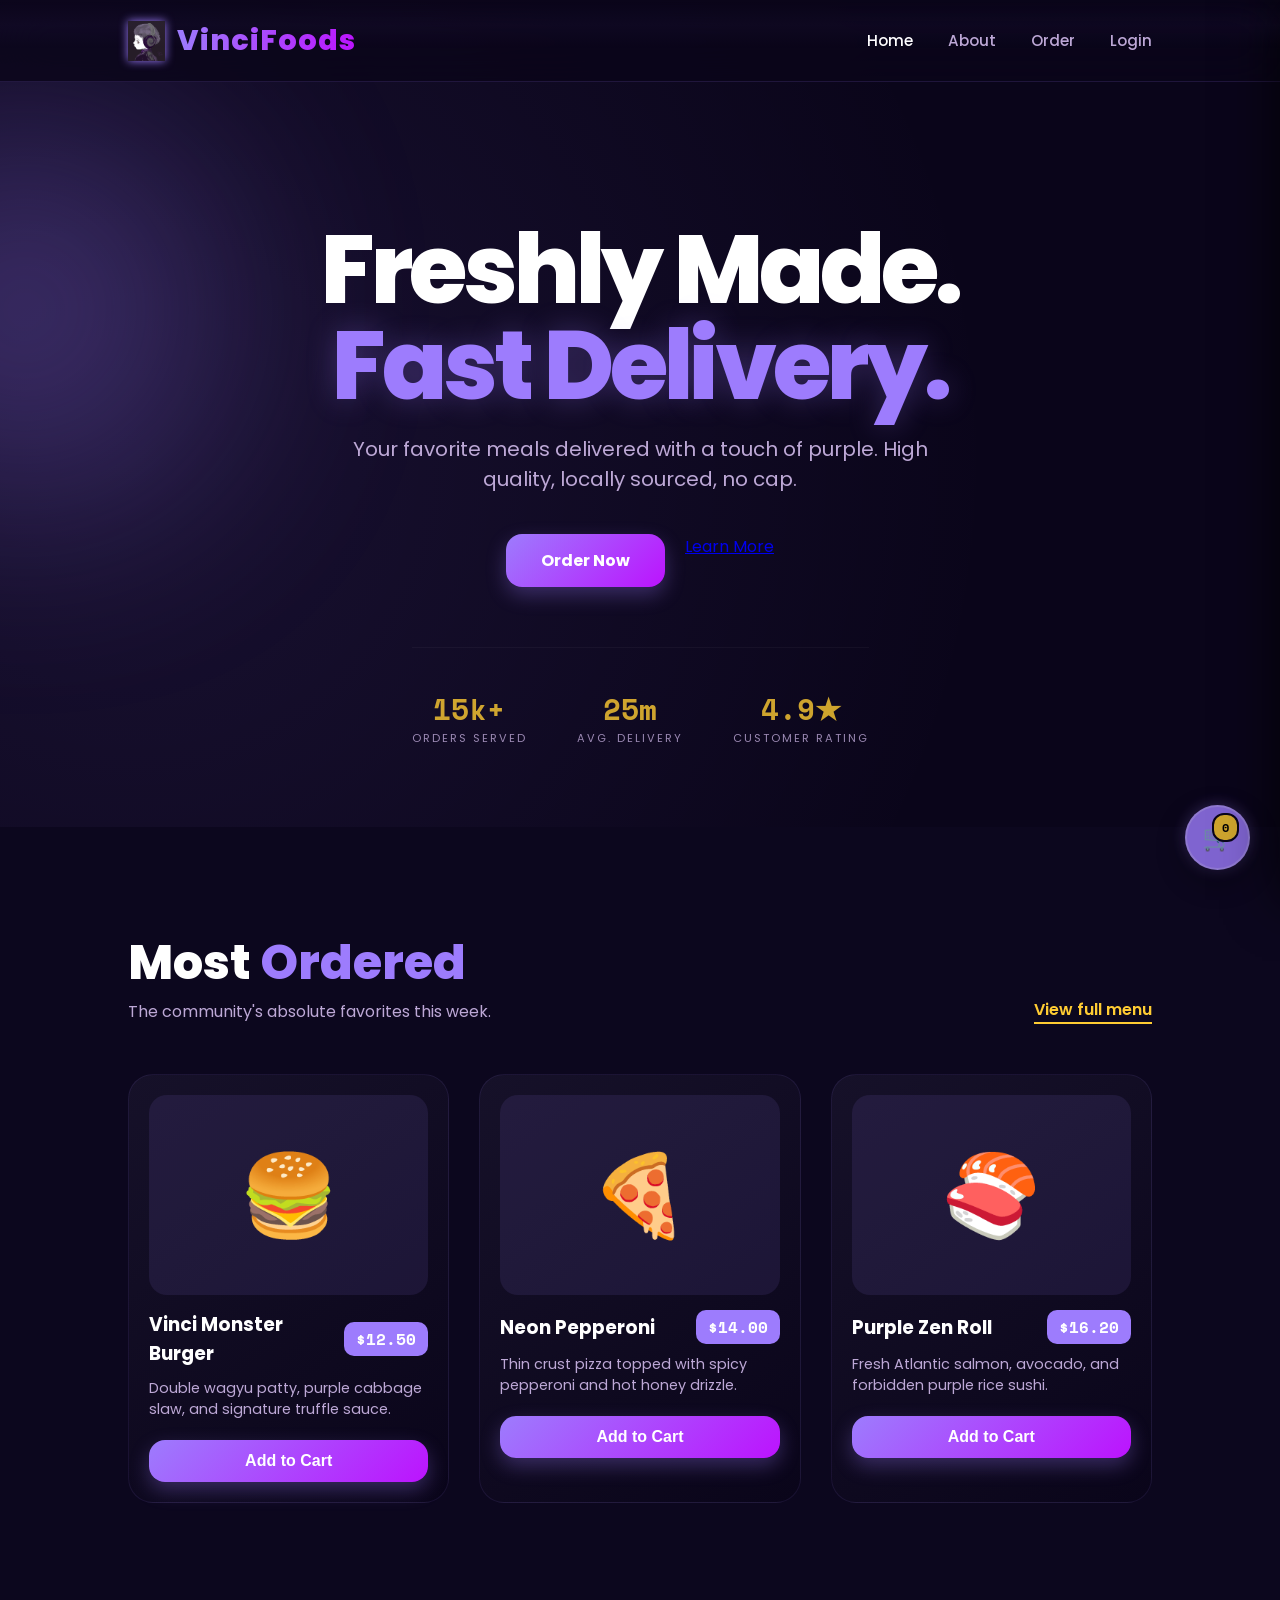
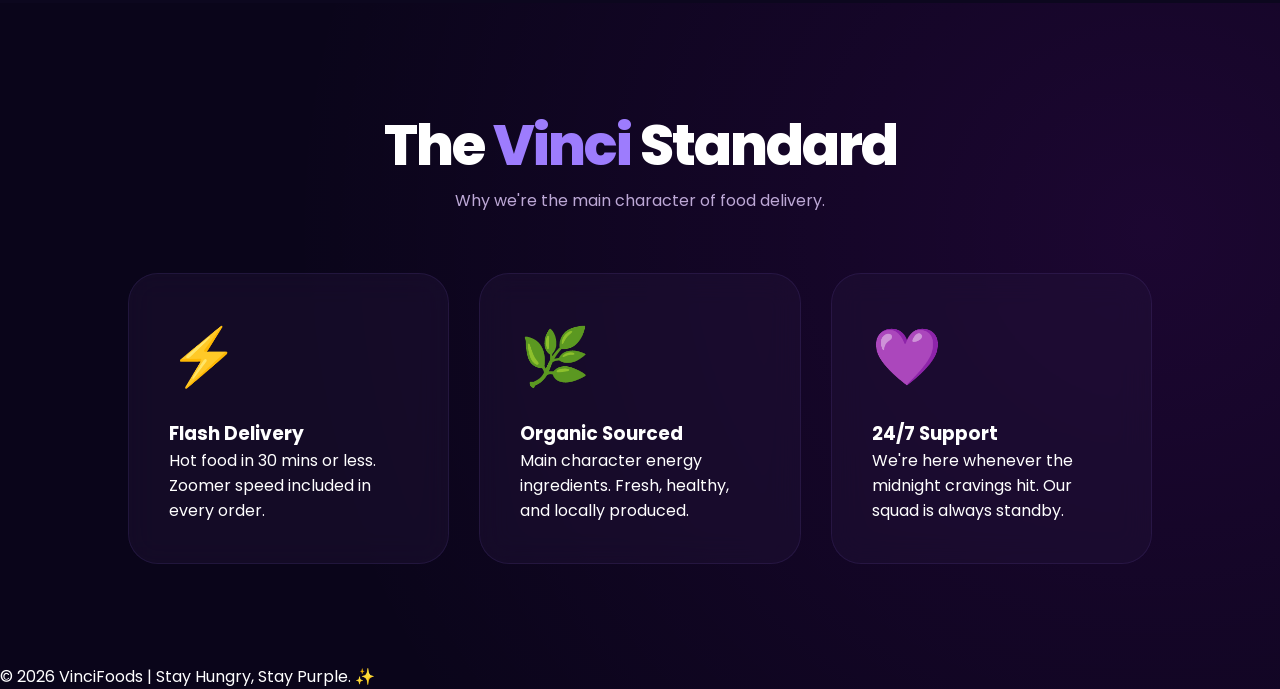
==== commit d5bda57f: "Update index.html" ====
--- a/VinciFoods/index.html
+++ b/VinciFoods/index.html
@@ -5,7 +5,7 @@
     <meta name="viewport" content="width=device-width, initial-scale=1.0">
     <title>VinciFoods | Fresh & Fast</title>
     <link rel="stylesheet" href="style.css">
-    <link href="https://fonts.googleapis.com/css2?family=Poppins:wght@300;400;600;800&display=swap" rel="stylesheet">
+    <link href="https://fonts.googleapis.com/css2?family=Poppins:wght@300;400;600;800&family=Space+Mono:wght@400;700&display=swap" rel="stylesheet">
     <style>
         /* --- LOGO TRANSITION STYLES --- */
         #loader-layer {
@@ -75,9 +75,9 @@
 
         /* Hero Layout & Animations */
         .hero {
-            padding: 140px 10% 100px 10%;
+            padding: 140px 10% 80px 10%;
             text-align: center;
-            min-height: 90vh;
+            min-height: 80vh;
             display: flex;
             flex-direction: column;
             justify-content: center;
@@ -85,7 +85,7 @@
             position: relative;
         }
 
-        .hero h1, .hero p, .hero-btns, .feature-item {
+        .hero h1, .hero p, .hero-btns, .feature-item, .trending-header, .stats-bar {
             opacity: 0;
             transform: translateY(30px);
             transition: var(--transition-cool);
@@ -94,6 +94,8 @@
         body.loaded .hero h1 { opacity: 1; transform: translateY(0); transition-delay: 0.2s; }
         body.loaded .hero p  { opacity: 1; transform: translateY(0); transition-delay: 0.3s; }
         body.loaded .hero-btns { opacity: 1; transform: translateY(0); transition-delay: 0.4s; }
+        body.loaded .stats-bar { opacity: 0.8; transform: translateY(0); transition-delay: 0.5s; }
+        body.loaded .trending-header { opacity: 1; transform: translateY(0); transition-delay: 0.6s; }
 
         .hero h1 {
             font-size: clamp(3.5rem, 8vw, 6rem);
@@ -116,6 +118,8 @@
             border-radius: 30px;
             border: 1px solid rgba(157, 124, 253, 0.1);
             transition: all 0.4s cubic-bezier(0.175, 0.885, 0.32, 1.275);
+            opacity: 1; /* Reset for grid items */
+            transform: translateY(0);
         }
 
         .feature-item:hover {
@@ -124,9 +128,37 @@
             box-shadow: 0 20px 40px rgba(0,0,0,0.3);
         }
 
+        /* Trending Cards */
+        .trending-card {
+            background: linear-gradient(145deg, #161129, #0a051a);
+            border-radius: 25px;
+            padding: 20px;
+            border: 1px solid rgba(157, 124, 253, 0.1);
+            position: relative;
+            text-align: left;
+        }
+
+        .trending-card img {
+            width: 100%;
+            height: 200px;
+            object-fit: cover;
+            border-radius: 18px;
+            margin-bottom: 15px;
+        }
+
+        .price-tag {
+            background: var(--accent-purple);
+            color: white;
+            padding: 5px 12px;
+            border-radius: 10px;
+            font-weight: 700;
+            font-family: 'Space Mono', monospace;
+        }
+
         @media (max-width: 768px) {
             .hero { padding-top: 100px; }
             .hero h1 { font-size: 3rem; letter-spacing: -1px; }
+            .stats-bar { flex-direction: column; gap: 20px; }
         }
     </style>
 </head>
@@ -153,11 +185,74 @@
             <div id="welcome-msg" class="user-welcome" style="display: none; margin-bottom: 20px; background: rgba(212, 175, 55, 0.1); padding: 8px 20px; border-radius: 50px; color: var(--accent-gold); font-weight: 700;"></div>
             <h1>Freshly Made.<br><span style="color: var(--accent-purple); text-shadow: 0 0 30px rgba(157, 124, 253, 0.3);">Fast Delivery.</span></h1>
             <p style="font-size: 1.25rem; color: var(--text-muted); max-width: 600px; margin-bottom: 40px;">Your favorite meals delivered with a touch of purple. High quality, locally sourced, no cap.</p>
+            
             <div class="hero-btns" style="display: flex; gap: 20px; justify-content: center; flex-wrap: wrap;">
                 <a href="javascript:void(0)" class="btn-primary" onclick="navTo('order.html')">Order Now</a>
                 <a href="javascript:void(0)" class="btn-secondary" onclick="navTo('aboutus.html')">Learn More</a>
             </div>
+
+            <!-- SOCIAL PROOF STATS -->
+            <div class="stats-bar" style="display: flex; gap: 50px; margin-top: 60px; border-top: 1px solid rgba(255,255,255,0.05); padding-top: 40px;">
+                <div style="text-align: center;">
+                    <h3 style="color: var(--accent-gold); font-family: 'Space Mono'; font-size: 1.8rem; margin: 0;">15k+</h3>
+                    <p style="font-size: 0.7rem; text-transform: uppercase; letter-spacing: 2px; color: var(--text-muted);">Orders Served</p>
+                </div>
+                <div style="text-align: center;">
+                    <h3 style="color: var(--accent-gold); font-family: 'Space Mono'; font-size: 1.8rem; margin: 0;">25m</h3>
+                    <p style="font-size: 0.7rem; text-transform: uppercase; letter-spacing: 2px; color: var(--text-muted);">Avg. Delivery</p>
+                </div>
+                <div style="text-align: center;">
+                    <h3 style="color: var(--accent-gold); font-family: 'Space Mono'; font-size: 1.8rem; margin: 0;">4.9★</h3>
+                    <p style="font-size: 0.7rem; text-transform: uppercase; letter-spacing: 2px; color: var(--text-muted);">Customer Rating</p>
+                </div>
+            </div>
         </header>
+
+        <!-- MOST ORDERED SECTION -->
+        <section style="padding: 100px 10%; background: #0c071e;">
+            <div class="trending-header" style="display: flex; justify-content: space-between; align-items: flex-end; margin-bottom: 40px;">
+                <div>
+                    <h2 style="font-size: 3rem; font-weight: 800; margin: 0;">Most <span style="color: var(--accent-purple);">Ordered</span></h2>
+                    <p style="color: var(--text-muted);">The community's absolute favorites this week.</p>
+                </div>
+                <a href="javascript:void(0)" onclick="navTo('order.html')" style="color: var(--accent-gold); font-weight: 600; text-decoration: none; border-bottom: 2px solid var(--accent-gold);">View full menu</a>
+            </div>
+
+            <div class="features-grid">
+                <!-- Trending Item 1 -->
+                <div class="trending-card">
+                    <div style="height: 200px; background: rgba(157, 124, 253, 0.1); border-radius: 18px; display: flex; justify-content: center; align-items: center; font-size: 5rem; margin-bottom: 15px;">🍔</div>
+                    <div style="display: flex; justify-content: space-between; align-items: center; margin-bottom: 10px;">
+                        <h3 style="margin: 0;">Vinci Monster Burger</h3>
+                        <span class="price-tag">$12.50</span>
+                    </div>
+                    <p style="color: var(--text-muted); font-size: 0.9rem; margin-bottom: 20px;">Double wagyu patty, purple cabbage slaw, and signature truffle sauce.</p>
+                    <button class="btn-primary" style="width: 100%; padding: 12px;" onclick="navTo('order.html')">Add to Cart</button>
+                </div>
+
+                <!-- Trending Item 2 -->
+                <div class="trending-card">
+                    <div style="height: 200px; background: rgba(157, 124, 253, 0.1); border-radius: 18px; display: flex; justify-content: center; align-items: center; font-size: 5rem; margin-bottom: 15px;">🍕</div>
+                    <div style="display: flex; justify-content: space-between; align-items: center; margin-bottom: 10px;">
+                        <h3 style="margin: 0;">Neon Pepperoni</h3>
+                        <span class="price-tag">$14.00</span>
+                    </div>
+                    <p style="color: var(--text-muted); font-size: 0.9rem; margin-bottom: 20px;">Thin crust pizza topped with spicy pepperoni and hot honey drizzle.</p>
+                    <button class="btn-primary" style="width: 100%; padding: 12px;" onclick="navTo('order.html')">Add to Cart</button>
+                </div>
+
+                <!-- Trending Item 3 -->
+                <div class="trending-card">
+                    <div style="height: 200px; background: rgba(157, 124, 253, 0.1); border-radius: 18px; display: flex; justify-content: center; align-items: center; font-size: 5rem; margin-bottom: 15px;">🍣</div>
+                    <div style="display: flex; justify-content: space-between; align-items: center; margin-bottom: 10px;">
+                        <h3 style="margin: 0;">Purple Zen Roll</h3>
+                        <span class="price-tag">$16.20</span>
+                    </div>
+                    <p style="color: var(--text-muted); font-size: 0.9rem; margin-bottom: 20px;">Fresh Atlantic salmon, avocado, and forbidden purple rice sushi.</p>
+                    <button class="btn-primary" style="width: 100%; padding: 12px;" onclick="navTo('order.html')">Add to Cart</button>
+                </div>
+            </div>
+        </section>
 
         <section class="features-section" style="padding: 100px 10%; position: relative;">
             <div style="text-align: center; margin-bottom: 60px;">
--- a/VinciFoods/style.css
+++ b/VinciFoods/style.css
@@ -1,322 +1,322 @@
 /* --- ROOT VARIABLES --- */
 :root {
-    --bg-dark: #0a051a;      
-    --bg-card: rgba(36, 20, 58, 0.4);      
-    --accent-purple: #9d7cfd; 
-    --accent-gold: #ffcc33;   
-    --accent-neon: #bc13fe;  
-    --text-white: #ffffff;
-    --text-muted: #bda8d6;
-    --error-red: #ff4d4d;
-    --success-green: #00ff88; 
-    --info-blue: #44ddff;     
-    --glass-shine: rgba(255, 255, 255, 0.05);
-    /* High-end timing function for that "snappy" feel */
-    --transition-cool: all 0.8s cubic-bezier(0.16, 1, 0.3, 1);
-    --transition-smooth: all 0.5s cubic-bezier(0.23, 1, 0.32, 1);
+    --bg-dark: #0a051a;      
+    --bg-card: rgba(36, 20, 58, 0.4);      
+    --accent-purple: #9d7cfd; 
+    --accent-gold: #ffcc33;   
+    --accent-neon: #bc13fe;  
+    --text-white: #ffffff;
+    --text-muted: #bda8d6;
+    --error-red: #ff4d4d;
+    --success-green: #00ff88; 
+    --info-blue: #44ddff;     
+    --glass-shine: rgba(255, 255, 255, 0.05);
+    /* High-end timing function for that "snappy" feel */
+    --transition-cool: all 0.8s cubic-bezier(0.16, 1, 0.3, 1);
+    --transition-smooth: all 0.5s cubic-bezier(0.23, 1, 0.32, 1);
 }
 
 /* --- CUSTOM SCROLLBAR --- */
 ::-webkit-scrollbar {
-    width: 8px;
+    width: 8px;
 }
 ::-webkit-scrollbar-track {
-    background: var(--bg-dark);
+    background: var(--bg-dark);
 }
 ::-webkit-scrollbar-thumb {
-    background: linear-gradient(var(--accent-purple), var(--accent-neon));
-    border-radius: 10px;
+    background: linear-gradient(var(--accent-purple), var(--accent-neon));
+    border-radius: 10px;
 }
 
 /* --- ANIMATIONS --- */
 @keyframes fadeInUp {
-    from { opacity: 0; transform: translateY(50px) skewY(2deg); filter: blur(10px); }
-    to { opacity: 1; transform: translateY(0) skewY(0); filter: blur(0); }
+    from { opacity: 0; transform: translateY(50px) skewY(2deg); filter: blur(10px); }
+    to { opacity: 1; transform: translateY(0) skewY(0); filter: blur(0); }
 }
 
 @keyframes glowPulse {
-    0%, 100% { box-shadow: 0 0 15px rgba(157, 124, 253, 0.3); }
-    50% { box-shadow: 0 0 35px var(--accent-purple), 0 0 15px var(--accent-neon); }
+    0%, 100% { box-shadow: 0 0 15px rgba(157, 124, 253, 0.3); }
+    50% { box-shadow: 0 0 35px var(--accent-purple), 0 0 15px var(--accent-neon); }
 }
 
 @keyframes float {
-    0%, 100% { transform: translateY(0) scale(1); }
-    50% { transform: translateY(-15px) scale(1.02); }
+    0%, 100% { transform: translateY(0) scale(1); }
+    50% { transform: translateY(-15px) scale(1.02); }
 }
 
 @keyframes scanline {
-    0% { transform: translateY(-100%); }
-    100% { transform: translateY(100%); }
+    0% { transform: translateY(-100%); }
+    100% { transform: translateY(100%); }
 }
 
 /* --- PAGE STRUCTURE --- */
 * {
-    margin: 0;
-    padding: 0;
-    box-sizing: border-box;
+    margin: 0;
+    padding: 0;
+    box-sizing: border-box;
 }
 
 html {
-    scroll-behavior: smooth;
+    scroll-behavior: smooth;
 }
 
 body {
-    background: var(--bg-dark);
-    background-image: 
-        radial-gradient(circle at 10% 20%, rgba(157, 124, 253, 0.1) 0%, transparent 40%),
-        radial-gradient(circle at 90% 80%, rgba(188, 19, 254, 0.1) 0%, transparent 40%);
-    color: var(--text-white);
-    min-height: 100vh;
-    display: flex;
-    flex-direction: column;
-    overflow-x: hidden;
-    font-family: 'Poppins', sans-serif;
-    
-    /* Reveal Initial State */
-    clip-path: circle(0% at 50% 50%);
-    transition: clip-path 1.2s cubic-bezier(0.16, 1, 0.3, 1);
+    background: var(--bg-dark);
+    background-image: 
+        radial-gradient(circle at 10% 20%, rgba(157, 124, 253, 0.1) 0%, transparent 40%),
+        radial-gradient(circle at 90% 80%, rgba(188, 19, 254, 0.1) 0%, transparent 40%);
+    color: var(--text-white);
+    min-height: 100vh;
+    display: flex;
+    flex-direction: column;
+    overflow-x: hidden;
+    font-family: 'Poppins', sans-serif;
+    
+    /* Reveal Initial State */
+    clip-path: circle(0% at 50% 50%);
+    transition: clip-path 1.2s cubic-bezier(0.16, 1, 0.3, 1);
 }
 
 body::after {
-    content: "";
-    position: fixed;
-    top: 0;
-    left: 0;
-    width: 100%;
-    height: 100%;
-    background: linear-gradient(to bottom, transparent, rgba(157, 124, 253, 0.03), transparent);
-    height: 50px;
-    z-index: 10002;
-    pointer-events: none;
-    animation: scanline 8s linear infinite;
+    content: "";
+    position: fixed;
+    top: 0;
+    left: 0;
+    width: 100%;
+    height: 100%;
+    background: linear-gradient(to bottom, transparent, rgba(157, 124, 253, 0.03), transparent);
+    height: 50px;
+    z-index: 10002;
+    pointer-events: none;
+    animation: scanline 8s linear infinite;
 }
 
 body::before {
-    content: "";
-    position: fixed;
-    width: 350px;
-    height: 350px;
-    border-radius: 50%;
-    filter: blur(120px);
-    z-index: -1;
-    opacity: 0.35;
-    animation: float 12s infinite ease-in-out;
-    pointer-events: none;
-    top: 15%; 
-    left: -150px; 
-    background: var(--accent-purple);
+    content: "";
+    position: fixed;
+    width: 350px;
+    height: 350px;
+    border-radius: 50%;
+    filter: blur(120px);
+    z-index: -1;
+    opacity: 0.35;
+    animation: float 12s infinite ease-in-out;
+    pointer-events: none;
+    top: 15%; 
+    left: -150px; 
+    background: var(--accent-purple);
 }
 
 body.loaded {
-    clip-path: circle(150% at 50% 50%);
+    clip-path: circle(150% at 50% 50%);
 }
 
 /* --- NAVIGATION --- */
 nav {
-    display: flex;
-    justify-content: space-between;
-    align-items: center;
-    padding: 1.2rem 10%;
-    background: rgba(10, 5, 26, 0.8);
-    backdrop-filter: blur(25px);
-    border-bottom: 1px solid rgba(157, 124, 253, 0.15);
-    position: sticky;
-    top: 0;
-    z-index: 1000; 
-    transform: translateY(-100%);
-    transition: transform 0.8s var(--transition-cool) 0.5s;
+    display: flex;
+    justify-content: space-between;
+    align-items: center;
+    padding: 1.2rem 10%;
+    background: rgba(10, 5, 26, 0.8);
+    backdrop-filter: blur(25px);
+    border-bottom: 1px solid rgba(157, 124, 253, 0.15);
+    position: sticky;
+    top: 0;
+    z-index: 1000; 
+    transform: translateY(-100%);
+    transition: transform 0.8s var(--transition-cool) 0.5s;
 }
 
 body.loaded nav {
-    transform: translateY(0);
+    transform: translateY(0);
 }
 
 .logo {
-    font-size: 1.8rem;
-    font-weight: 800;
-    background: linear-gradient(to right, var(--accent-purple), var(--accent-neon));
-    -webkit-background-clip: text;
-    -webkit-text-fill-color: transparent;
-    letter-spacing: 1px;
+    font-size: 1.8rem;
+    font-weight: 800;
+    background: linear-gradient(to right, var(--accent-purple), var(--accent-neon));
+    -webkit-background-clip: text;
+    -webkit-text-fill-color: transparent;
+    letter-spacing: 1px;
 }
 
 .nav-links {
-    list-style: none;
-    display: flex;
-    gap: 35px;
+    list-style: none;
+    display: flex;
+    gap: 35px;
 }
 
 .nav-links a {
-    text-decoration: none;
-    color: var(--text-muted);
-    font-weight: 500;
-    font-size: 0.95rem;
-    position: relative;
-    transition: var(--transition-smooth);
+    text-decoration: none;
+    color: var(--text-muted);
+    font-weight: 500;
+    font-size: 0.95rem;
+    position: relative;
+    transition: var(--transition-smooth);
 }
 
 .nav-links a.active, .nav-links a:hover {
-    color: var(--text-white);
+    color: var(--text-white);
 }
 
 /* --- PERSISTENT FLOATING CART --- */
 .cart-container {
-    position: fixed; 
-    bottom: 30px;
-    right: 30px;
-    z-index: 9999;
-    background: linear-gradient(135deg, var(--accent-purple), var(--accent-neon));
-    width: 65px;
-    height: 65px;
-    border-radius: 50%;
-    display: flex;
-    justify-content: center;
-    align-items: center;
-    cursor: pointer;
-    box-shadow: 0 15px 45px rgba(0, 0, 0, 0.6);
-    animation: float 6s ease-in-out infinite;
-    transition: var(--transition-smooth);
-    border: 2px solid rgba(255, 255, 255, 0.2);
+    position: fixed; 
+    bottom: 30px;
+    right: 30px;
+    z-index: 9999;
+    background: linear-gradient(135deg, var(--accent-purple), var(--accent-neon));
+    width: 65px;
+    height: 65px;
+    border-radius: 50%;
+    display: flex;
+    justify-content: center;
+    align-items: center;
+    cursor: pointer;
+    box-shadow: 0 15px 45px rgba(0, 0, 0, 0.6);
+    animation: float 6s ease-in-out infinite;
+    transition: var(--transition-smooth);
+    border: 2px solid rgba(255, 255, 255, 0.2);
 }
 
 .cart-container:hover {
-    animation-play-state: paused;
-    transform: scale(1.1) rotate(-5deg);
-    border-color: var(--accent-gold);
-    box-shadow: 0 0 25px var(--accent-purple);
+    animation-play-state: paused;
+    transform: scale(1.1) rotate(-5deg);
+    border-color: var(--accent-gold);
+    box-shadow: 0 0 25px var(--accent-purple);
 }
 
 .cart-badge {
-    position: absolute;
-    top: -5px;
-    right: -5px;
-    background: var(--accent-gold);
-    color: #000;
-    font-weight: 800;
-    font-size: 0.75rem;
-    padding: 4px 8px;
-    border-radius: 12px;
-    border: 2px solid var(--bg-dark);
-    font-family: 'Space Mono', monospace;
+    position: absolute;
+    top: -5px;
+    right: -5px;
+    background: var(--accent-gold);
+    color: #000;
+    font-weight: 800;
+    font-size: 0.75rem;
+    padding: 4px 8px;
+    border-radius: 12px;
+    border: 2px solid var(--bg-dark);
+    font-family: 'Space Mono', monospace;
 }
 
 /* --- CART SIDEBAR --- */
 .cart-sidebar {
-    position: fixed;
-    top: 0;
-    right: -420px; /* Hidden state */
-    width: 400px;
-    height: 100vh;
-    background: rgba(10, 5, 26, 0.95);
-    backdrop-filter: blur(30px);
-    border-left: 1px solid rgba(157, 124, 253, 0.2);
-    z-index: 10001; /* Above navigation */
-    display: flex;
-    flex-direction: column;
-    transition: var(--transition-cool);
-    box-shadow: -20px 0 50px rgba(0, 0, 0, 0.8);
+    position: fixed;
+    top: 0;
+    right: -420px; /* Hidden state */
+    width: 400px;
+    height: 100vh;
+    background: rgba(10, 5, 26, 0.95);
+    backdrop-filter: blur(30px);
+    border-left: 1px solid rgba(157, 124, 253, 0.2);
+    z-index: 10001; /* Above navigation */
+    display: flex;
+    flex-direction: column;
+    transition: var(--transition-cool);
+    box-shadow: -20px 0 50px rgba(0, 0, 0, 0.8);
 }
 
 .cart-sidebar.active {
-    right: 0; /* Visible state */
+    right: 0; /* Visible state */
 }
 
 /* --- CHECKOUT & FORMS --- */
 .checkout-form {
-    display: flex;
-    flex-direction: column;
-    gap: 20px;
+    display: flex;
+    flex-direction: column;
+    gap: 20px;
 }
 
 .checkout-form label {
-    font-family: 'Space Mono', monospace;
-    font-size: 0.75rem;
-    color: var(--accent-purple);
-    text-transform: uppercase;
-    letter-spacing: 2px;
+    font-family: 'Space Mono', monospace;
+    font-size: 0.75rem;
+    color: var(--accent-purple);
+    text-transform: uppercase;
+    letter-spacing: 2px;
 }
 
 .checkout-form input, .checkout-form select {
-    width: 100%;
-    background: rgba(255, 255, 255, 0.05);
-    border: 1px solid rgba(157, 124, 253, 0.2);
-    border-radius: 12px;
-    padding: 15px;
-    color: white;
-    font-family: 'Poppins', sans-serif;
-    transition: var(--transition-smooth);
+    width: 100%;
+    background: rgba(255, 255, 255, 0.05);
+    border: 1px solid rgba(157, 124, 253, 0.2);
+    border-radius: 12px;
+    padding: 15px;
+    color: white;
+    font-family: 'Poppins', sans-serif;
+    transition: var(--transition-smooth);
 }
 
 .checkout-form input:focus {
-    outline: none;
-    border-color: var(--accent-purple);
-    background: rgba(157, 124, 253, 0.1);
+    outline: none;
+    border-color: var(--accent-purple);
+    background: rgba(157, 124, 253, 0.1);
 }
 
 .total-price-display {
-    font-family: 'Space Mono', monospace;
-    font-size: 2.5rem;
-    font-weight: 800;
-    color: var(--accent-gold);
-    text-shadow: 0 0 20px rgba(255, 204, 51, 0.3);
+    font-family: 'Space Mono', monospace;
+    font-size: 2.5rem;
+    font-weight: 800;
+    color: var(--accent-gold);
+    text-shadow: 0 0 20px rgba(255, 204, 51, 0.3);
 }
 
 /* --- CARDS & GRID --- */
 .feature-item, .food-item, .auth-container, .stat-card {
-    background: var(--bg-card);
-    backdrop-filter: blur(15px);
-    border: 1px solid rgba(255, 255, 255, 0.08);
-    border-radius: 28px;
-    padding: 30px;
-    transition: var(--transition-smooth);
+    background: var(--bg-card);
+    backdrop-filter: blur(15px);
+    border: 1px solid rgba(255, 255, 255, 0.08);
+    border-radius: 28px;
+    padding: 30px;
+    transition: var(--transition-smooth);
 }
 
 .food-item:hover, .stat-card:hover {
-    transform: translateY(-10px);
-    border-color: var(--accent-purple);
-    background: rgba(157, 124, 253, 0.1);
-    box-shadow: 0 20px 40px rgba(0, 0, 0, 0.4);
+    transform: translateY(-10px);
+    border-color: var(--accent-purple);
+    background: rgba(157, 124, 253, 0.1);
+    box-shadow: 0 20px 40px rgba(0, 0, 0, 0.4);
 }
 
 /* --- BUTTONS --- */
 .btn-primary, .submit-btn, .btn-shutdown {
-    padding: 14px 35px;
-    border-radius: 16px;
-    font-weight: 700;
-    text-decoration: none;
-    display: inline-block;
-    transition: var(--transition-smooth);
-    cursor: pointer;
-    border: none;
-    font-size: 1rem;
-    text-align: center;
+    padding: 14px 35px;
+    border-radius: 16px;
+    font-weight: 700;
+    text-decoration: none;
+    display: inline-block;
+    transition: var(--transition-smooth);
+    cursor: pointer;
+    border: none;
+    font-size: 1rem;
+    text-align: center;
 }
 
 .btn-primary, .submit-btn {
-    background: linear-gradient(135deg, var(--accent-purple), var(--accent-neon));
-    color: white;
-    box-shadow: 0 8px 20px rgba(157, 124, 253, 0.3);
+    background: linear-gradient(135deg, var(--accent-purple), var(--accent-neon));
+    color: white;
+    box-shadow: 0 8px 20px rgba(157, 124, 253, 0.3);
 }
 
 .btn-shutdown {
-    background: rgba(255, 77, 77, 0.1);
-    border: 1px solid var(--error-red);
-    color: var(--error-red);
-    font-size: 0.8rem;
-    padding: 10px 20px;
+    background: rgba(255, 77, 77, 0.1);
+    border: 1px solid var(--error-red);
+    color: var(--error-red);
+    font-size: 0.8rem;
+    padding: 10px 20px;
 }
 
 .btn-shutdown:hover {
-    background: var(--error-red);
-    color: white;
-    box-shadow: 0 0 20px rgba(255, 77, 77, 0.4);
+    background: var(--error-red);
+    color: white;
+    box-shadow: 0 0 20px rgba(255, 77, 77, 0.4);
 }
 
 /* --- RESPONSIVE DESIGN --- */
 @media (max-width: 768px) {
-    nav { padding: 1.2rem 5%; }
-    .nav-links { display: none; }
-    .hero-btns { flex-direction: column; gap: 15px; }
-    .cart-container { bottom: 20px; right: 20px; }
-    .cart-sidebar { width: 100%; right: -100%; }
-}
+    nav { padding: 1.2rem 5%; }
+    .nav-links { display: none; }
+    .hero-btns { flex-direction: column; gap: 15px; }
+    .cart-container { bottom: 20px; right: 20px; }
+    .cart-sidebar { width: 100%; right: -100%; }
+}
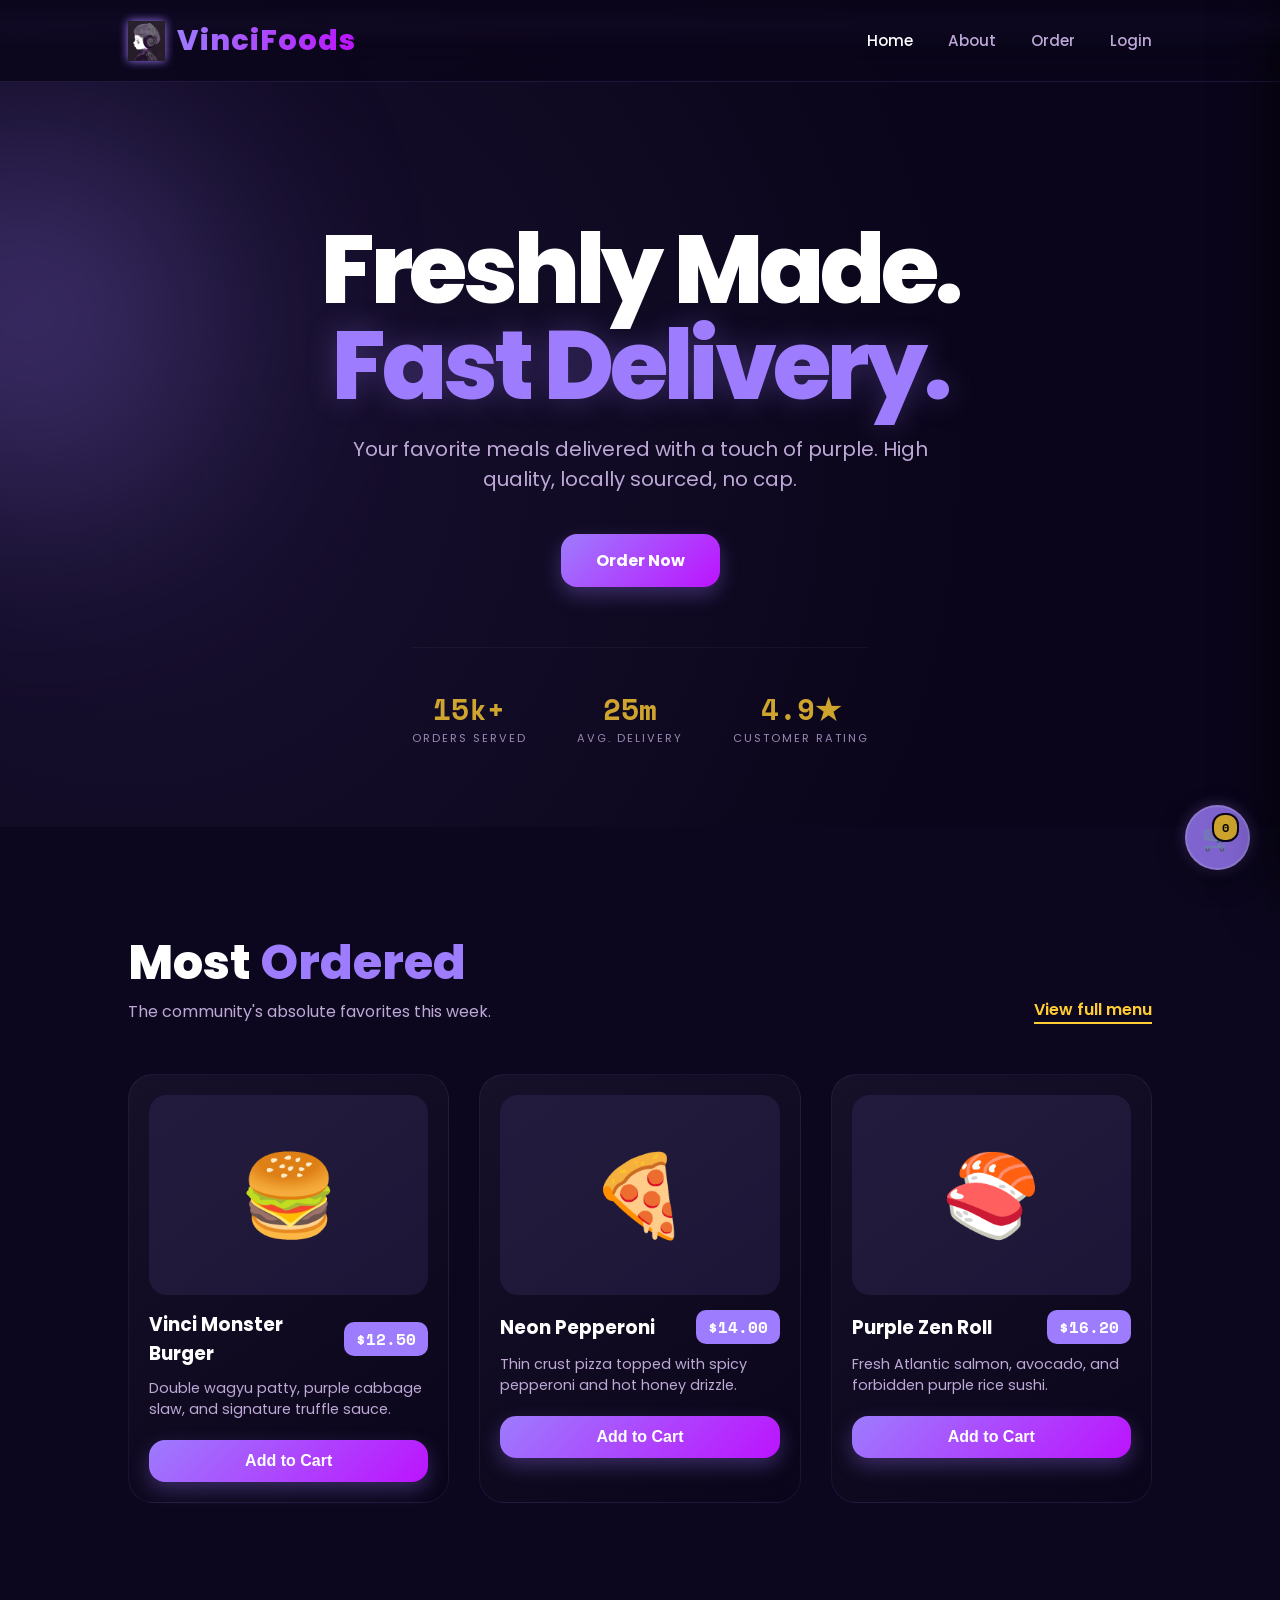
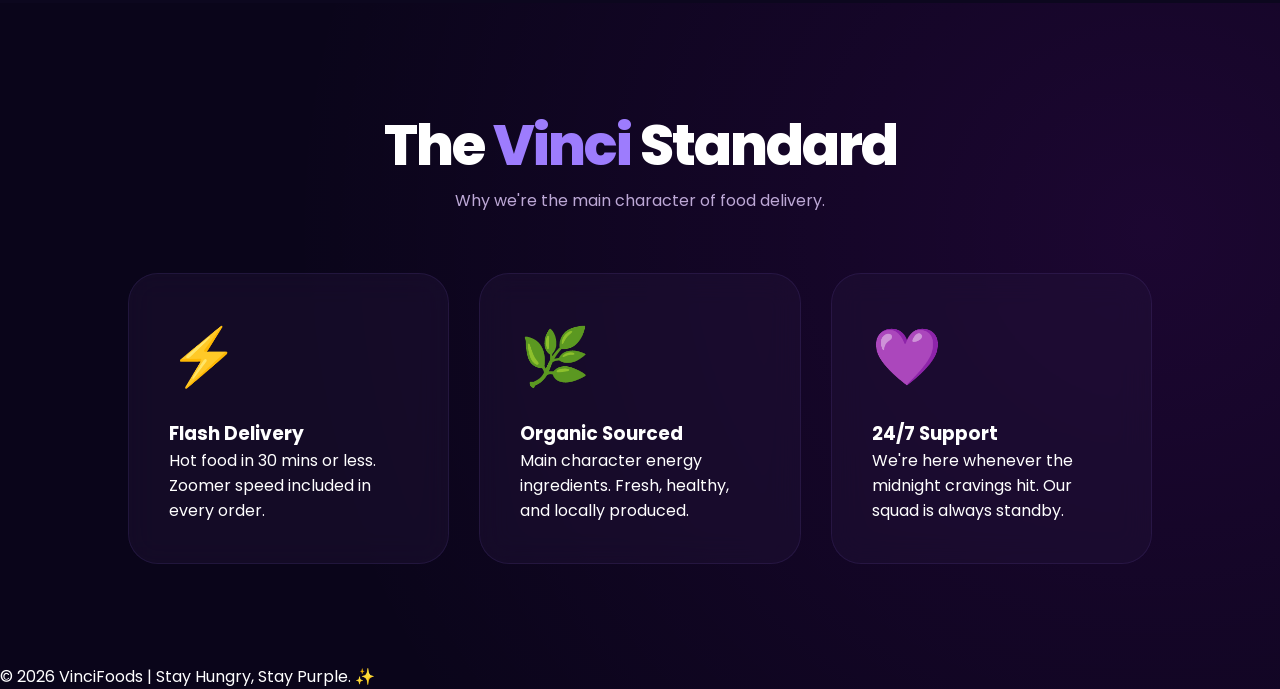
==== commit 385b6843: "Update index.html" ====
--- a/VinciFoods/index.html
+++ b/VinciFoods/index.html
@@ -188,7 +188,6 @@
             
             <div class="hero-btns" style="display: flex; gap: 20px; justify-content: center; flex-wrap: wrap;">
                 <a href="javascript:void(0)" class="btn-primary" onclick="navTo('order.html')">Order Now</a>
-                <a href="javascript:void(0)" class="btn-secondary" onclick="navTo('aboutus.html')">Learn More</a>
             </div>
 
             <!-- SOCIAL PROOF STATS -->
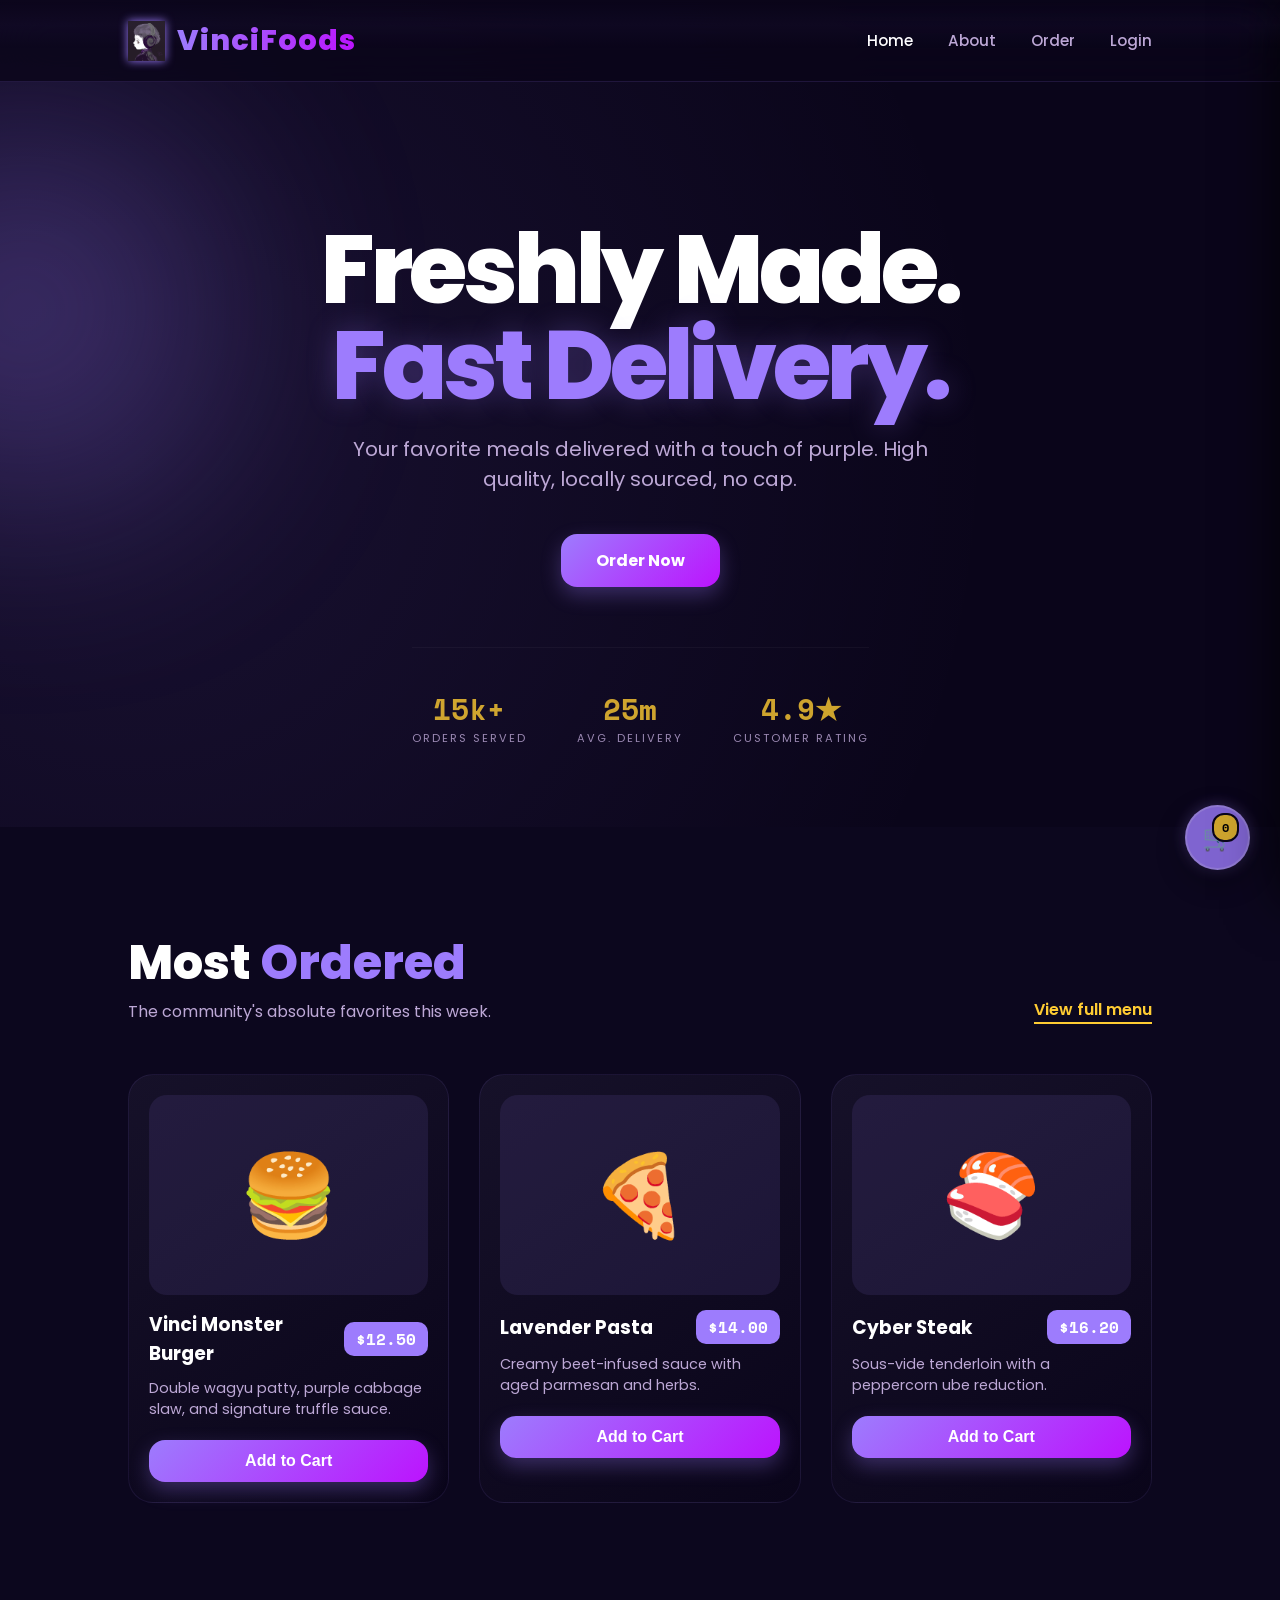
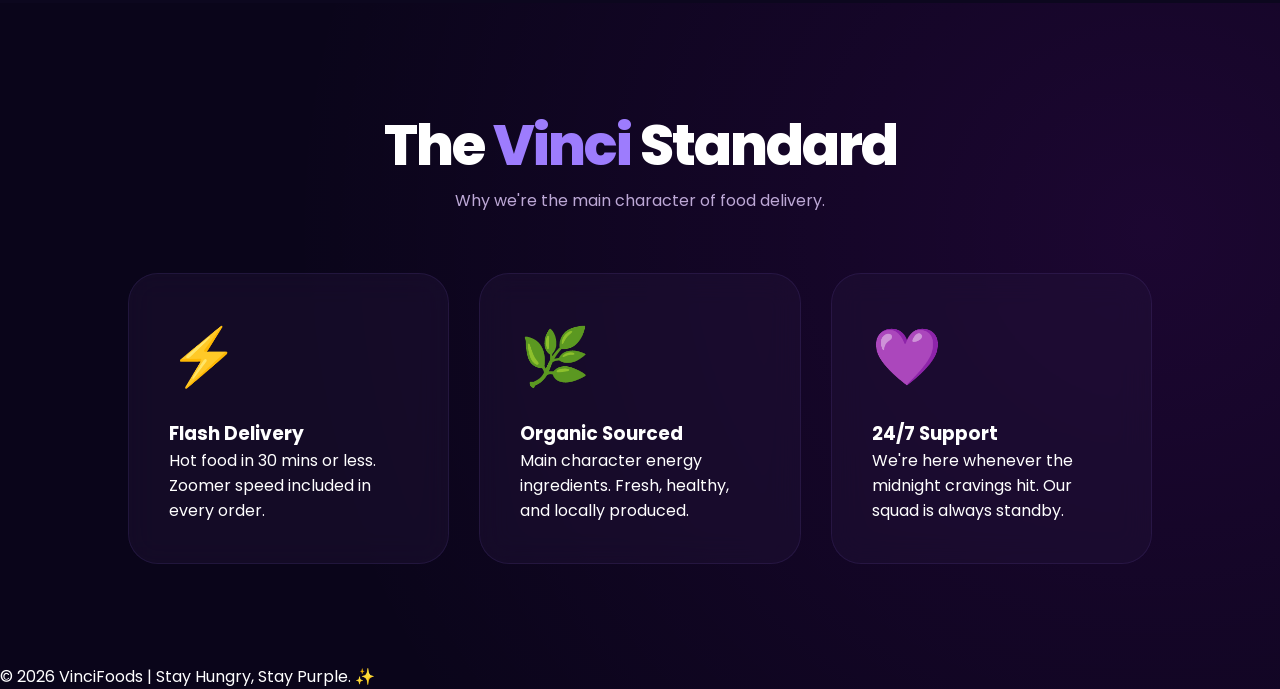
==== commit 37bf7ab8: "Update index.html" ====
--- a/VinciFoods/index.html
+++ b/VinciFoods/index.html
@@ -233,10 +233,10 @@
                 <div class="trending-card">
                     <div style="height: 200px; background: rgba(157, 124, 253, 0.1); border-radius: 18px; display: flex; justify-content: center; align-items: center; font-size: 5rem; margin-bottom: 15px;">🍕</div>
                     <div style="display: flex; justify-content: space-between; align-items: center; margin-bottom: 10px;">
-                        <h3 style="margin: 0;">Neon Pepperoni</h3>
+                        <h3 style="margin: 0;">Lavender Pasta</h3>
                         <span class="price-tag">$14.00</span>
                     </div>
-                    <p style="color: var(--text-muted); font-size: 0.9rem; margin-bottom: 20px;">Thin crust pizza topped with spicy pepperoni and hot honey drizzle.</p>
+                    <p style="color: var(--text-muted); font-size: 0.9rem; margin-bottom: 20px;">Creamy beet-infused sauce with aged parmesan and herbs.</p>
                     <button class="btn-primary" style="width: 100%; padding: 12px;" onclick="navTo('order.html')">Add to Cart</button>
                 </div>
 
@@ -244,10 +244,10 @@
                 <div class="trending-card">
                     <div style="height: 200px; background: rgba(157, 124, 253, 0.1); border-radius: 18px; display: flex; justify-content: center; align-items: center; font-size: 5rem; margin-bottom: 15px;">🍣</div>
                     <div style="display: flex; justify-content: space-between; align-items: center; margin-bottom: 10px;">
-                        <h3 style="margin: 0;">Purple Zen Roll</h3>
+                        <h3 style="margin: 0;">Cyber Steak</h3>
                         <span class="price-tag">$16.20</span>
                     </div>
-                    <p style="color: var(--text-muted); font-size: 0.9rem; margin-bottom: 20px;">Fresh Atlantic salmon, avocado, and forbidden purple rice sushi.</p>
+                    <p style="color: var(--text-muted); font-size: 0.9rem; margin-bottom: 20px;">Sous-vide tenderloin with a peppercorn ube reduction.</p>
                     <button class="btn-primary" style="width: 100%; padding: 12px;" onclick="navTo('order.html')">Add to Cart</button>
                 </div>
             </div>
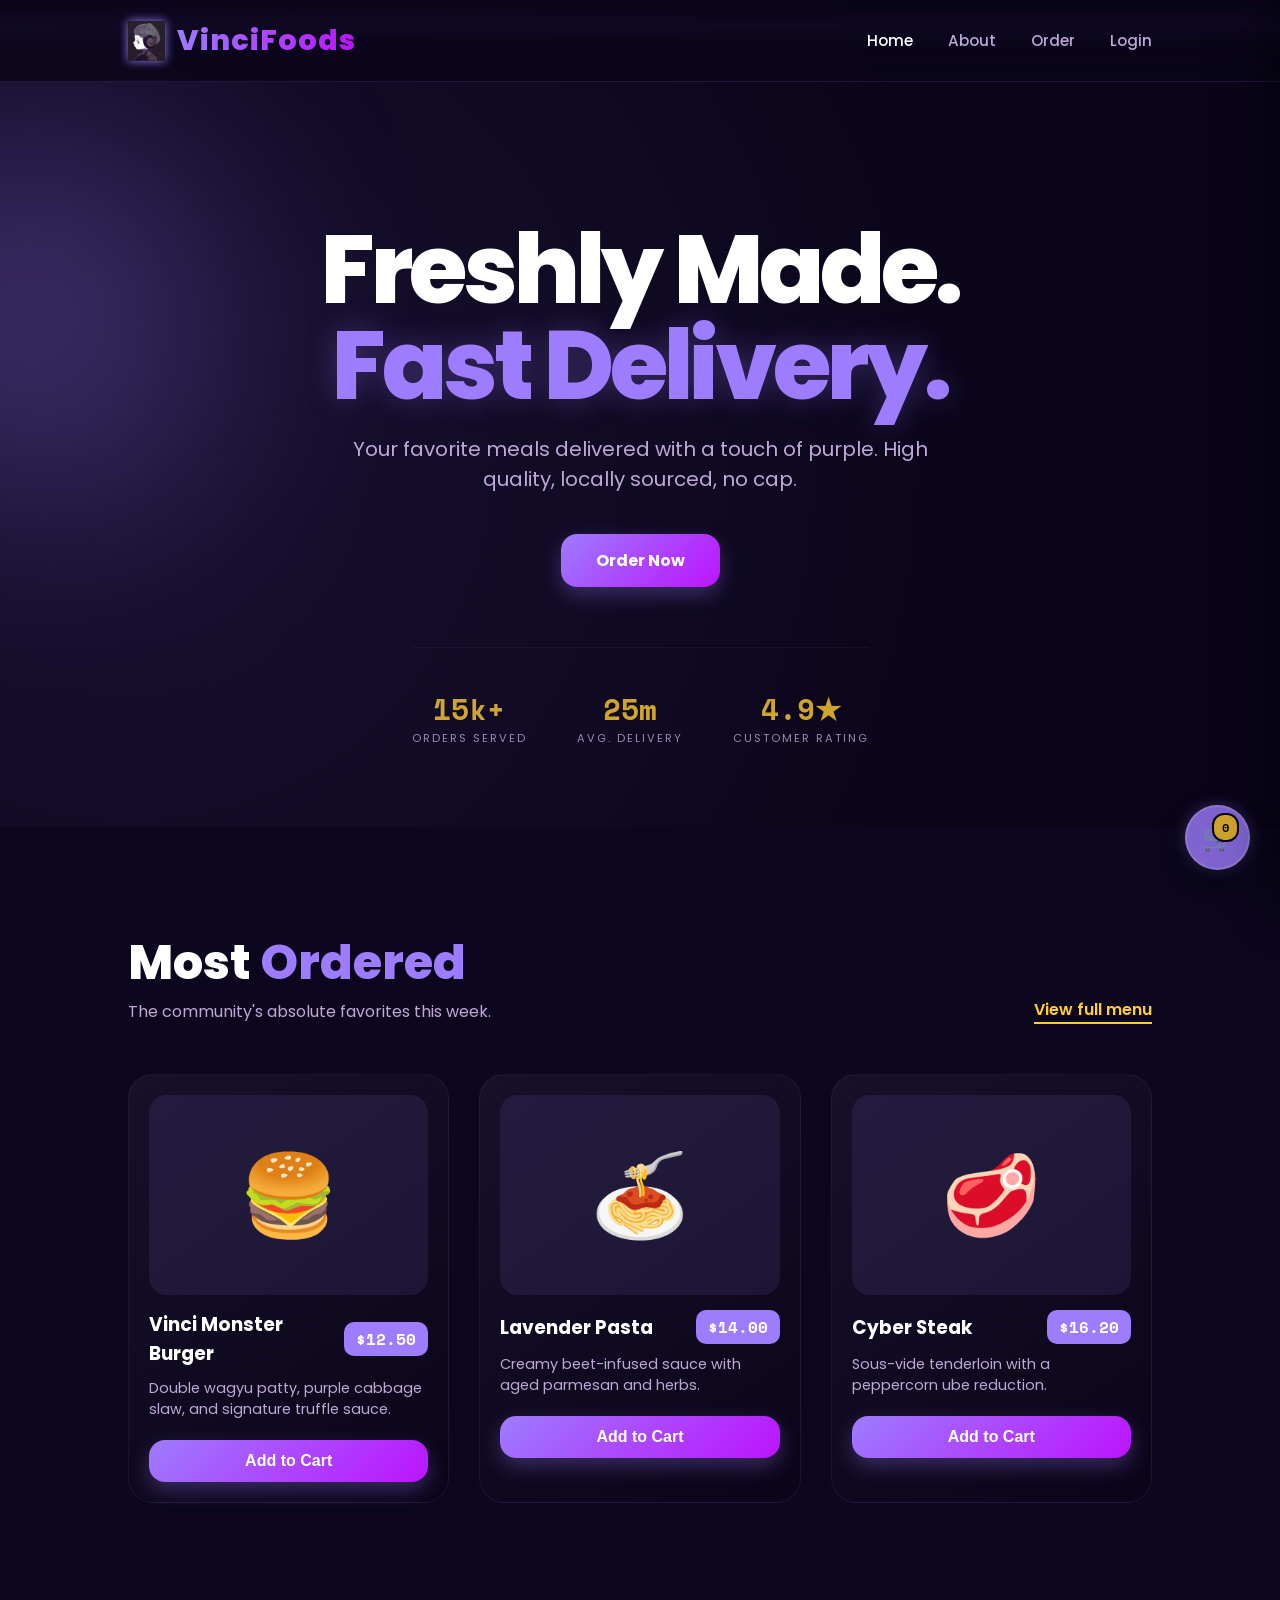
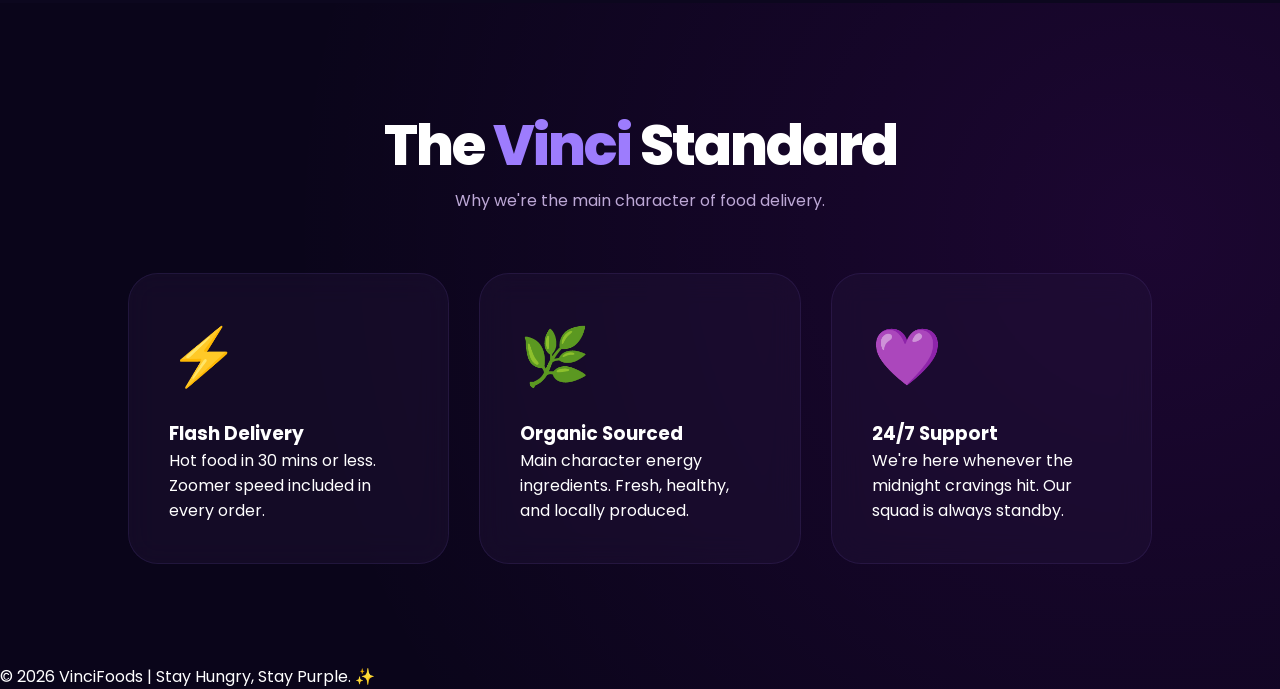
==== commit c37d11d2: "Update index.html" ====
--- a/VinciFoods/index.html
+++ b/VinciFoods/index.html
@@ -231,7 +231,7 @@
 
                 <!-- Trending Item 2 -->
                 <div class="trending-card">
-                    <div style="height: 200px; background: rgba(157, 124, 253, 0.1); border-radius: 18px; display: flex; justify-content: center; align-items: center; font-size: 5rem; margin-bottom: 15px;">🍕</div>
+                    <div style="height: 200px; background: rgba(157, 124, 253, 0.1); border-radius: 18px; display: flex; justify-content: center; align-items: center; font-size: 5rem; margin-bottom: 15px;">🍝</div>
                     <div style="display: flex; justify-content: space-between; align-items: center; margin-bottom: 10px;">
                         <h3 style="margin: 0;">Lavender Pasta</h3>
                         <span class="price-tag">$14.00</span>
@@ -242,7 +242,7 @@
 
                 <!-- Trending Item 3 -->
                 <div class="trending-card">
-                    <div style="height: 200px; background: rgba(157, 124, 253, 0.1); border-radius: 18px; display: flex; justify-content: center; align-items: center; font-size: 5rem; margin-bottom: 15px;">🍣</div>
+                    <div style="height: 200px; background: rgba(157, 124, 253, 0.1); border-radius: 18px; display: flex; justify-content: center; align-items: center; font-size: 5rem; margin-bottom: 15px;">🥩</div>
                     <div style="display: flex; justify-content: space-between; align-items: center; margin-bottom: 10px;">
                         <h3 style="margin: 0;">Cyber Steak</h3>
                         <span class="price-tag">$16.20</span>
